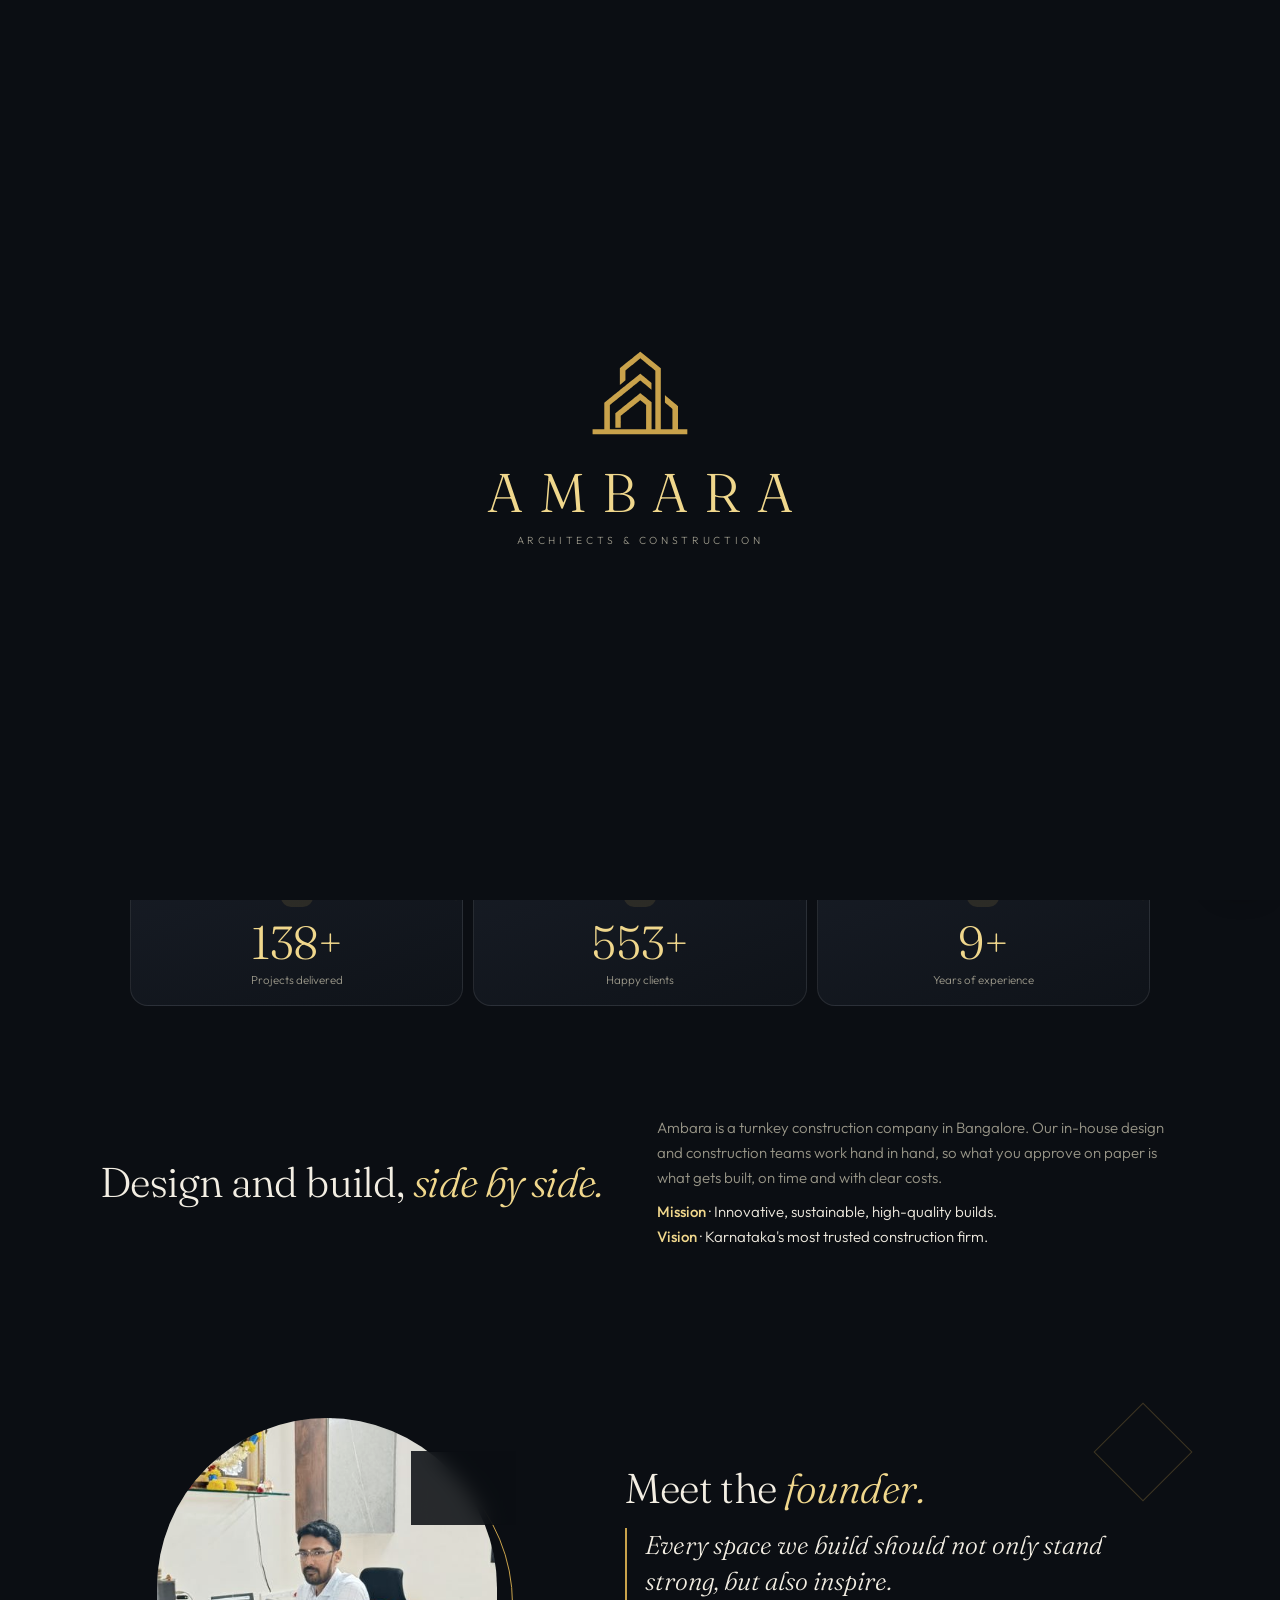
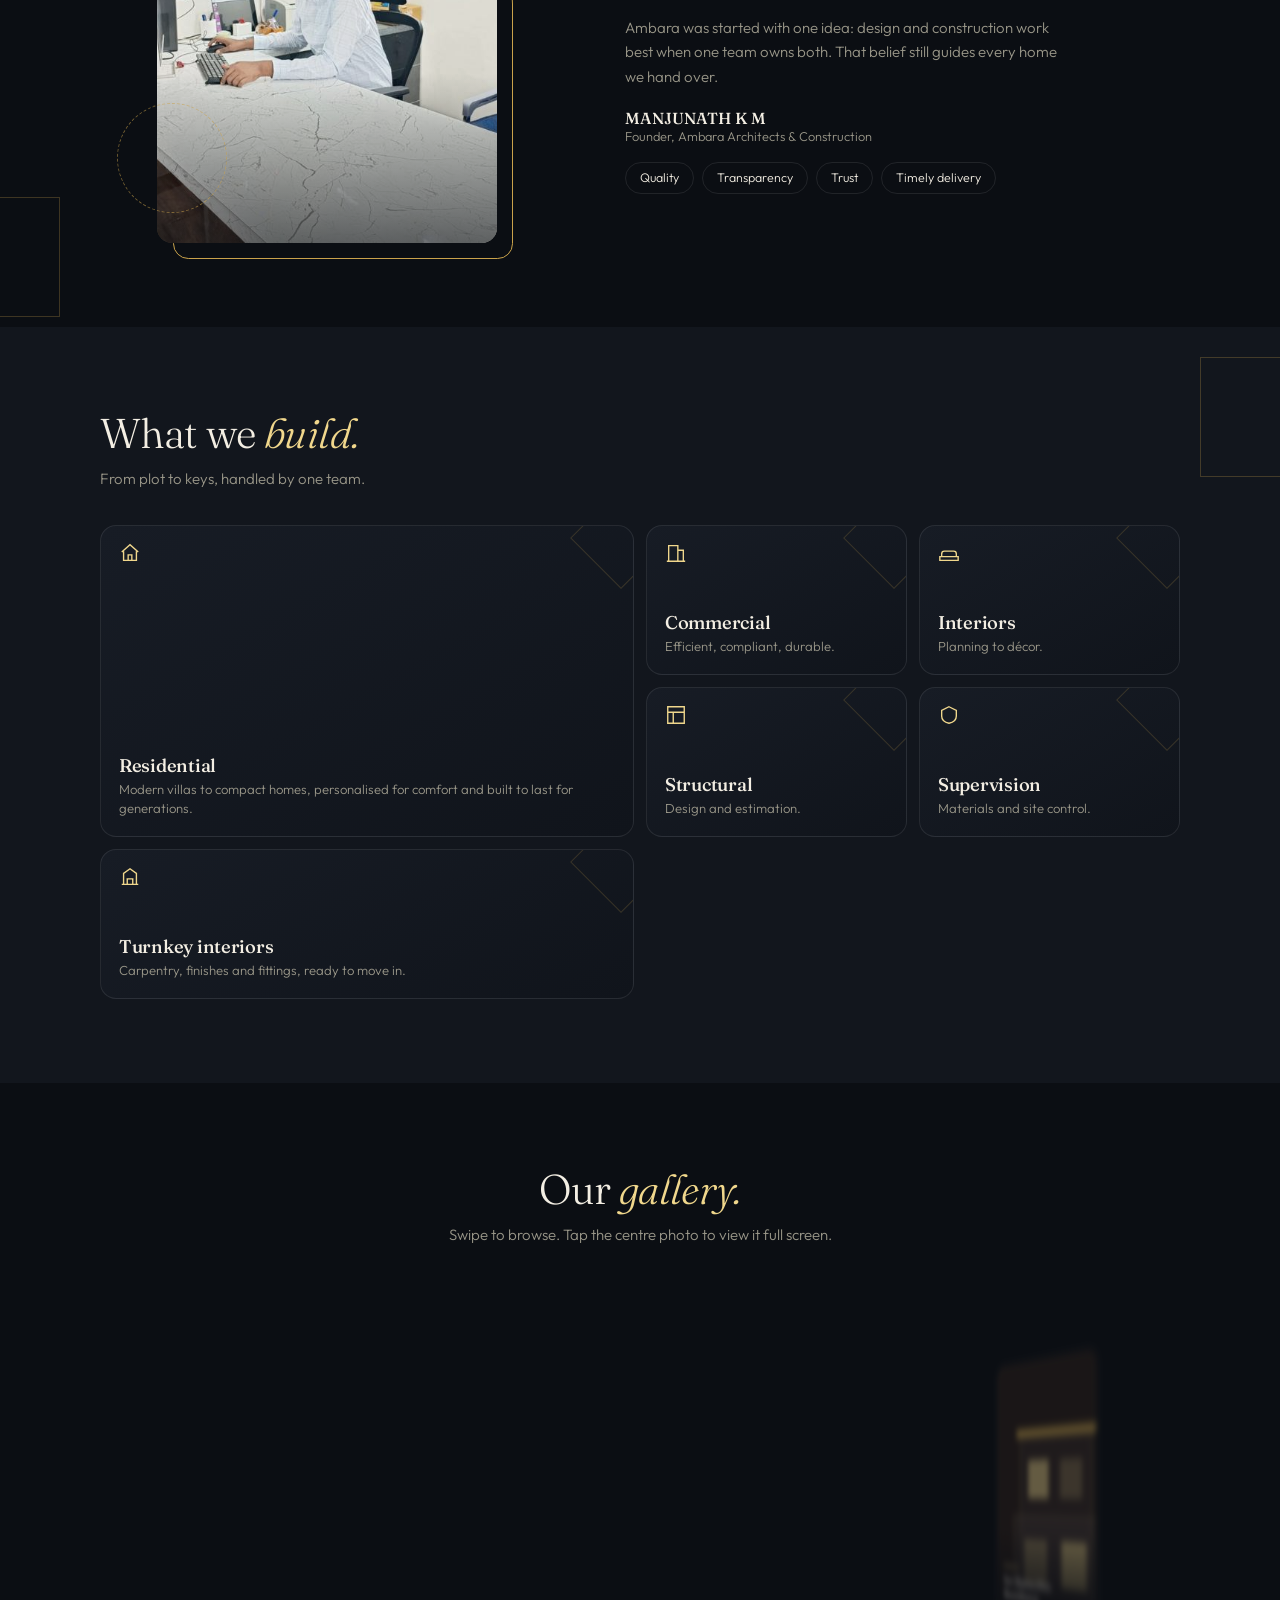
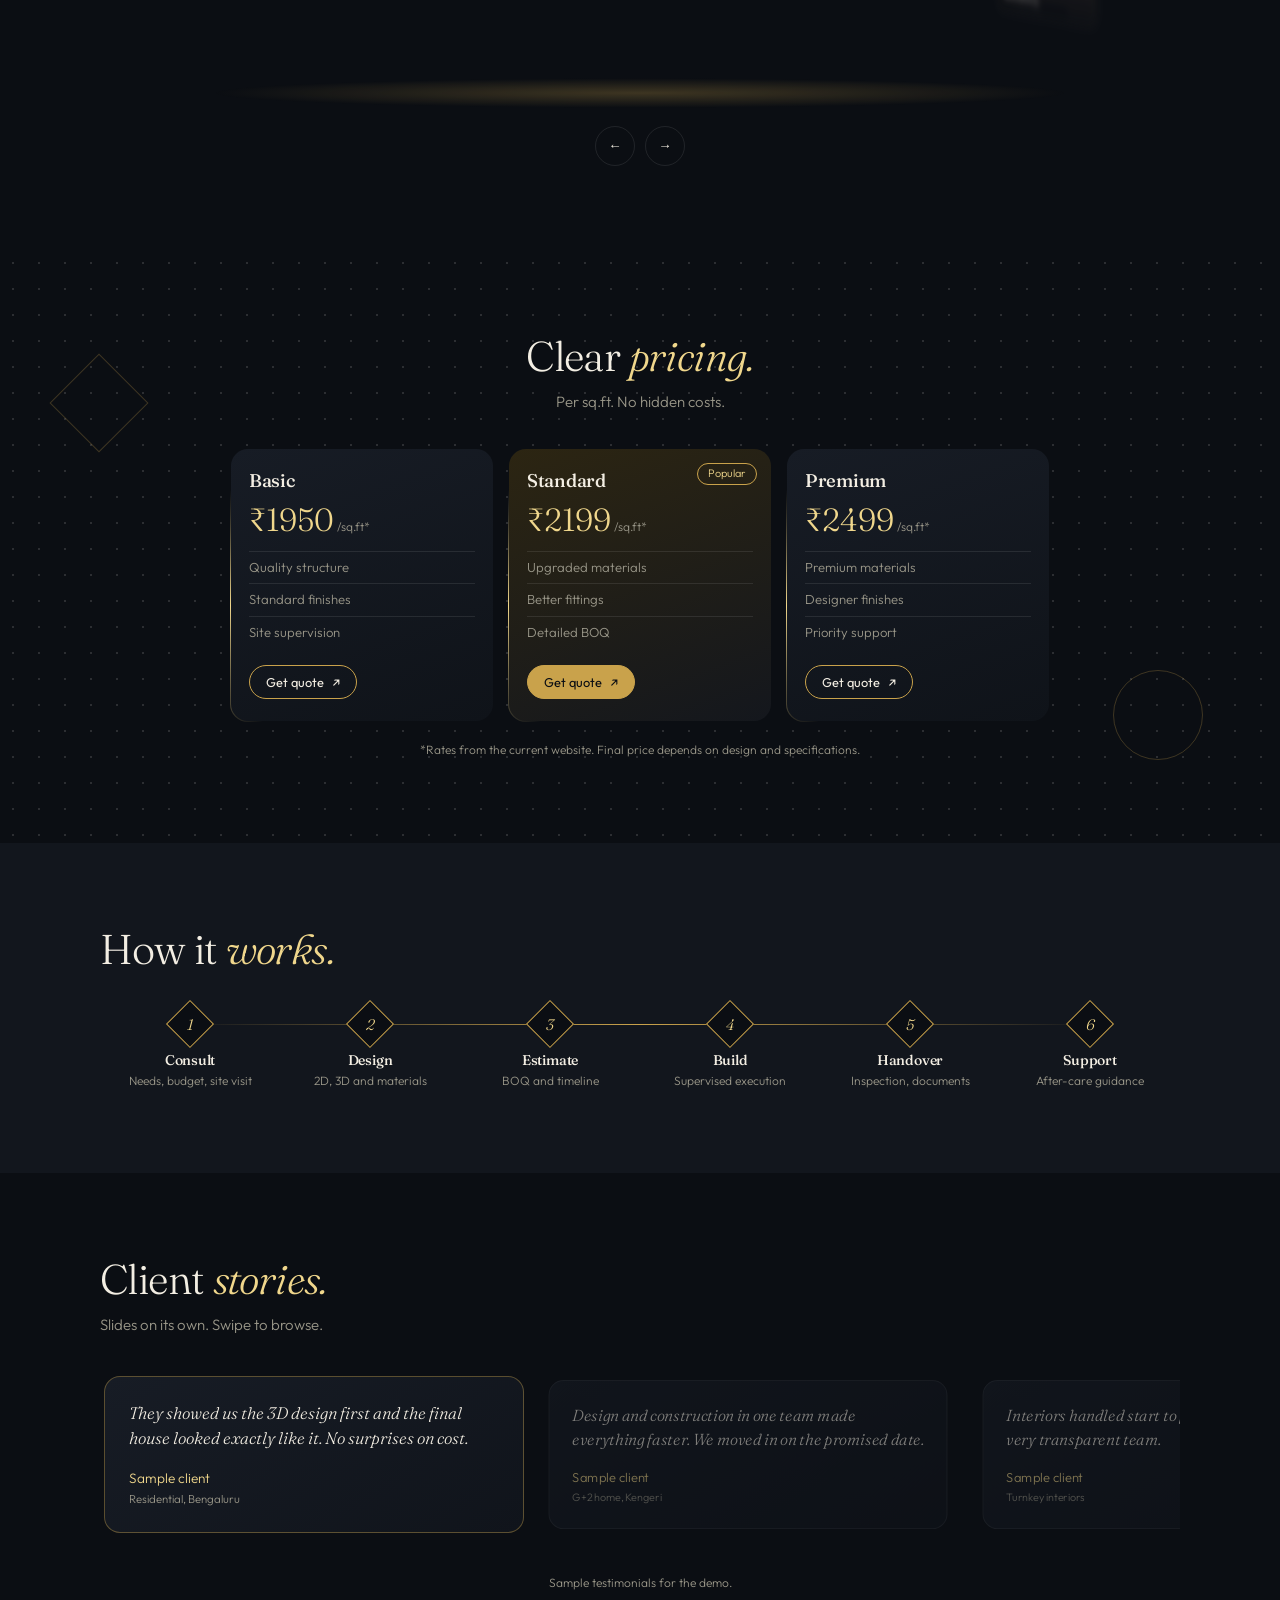
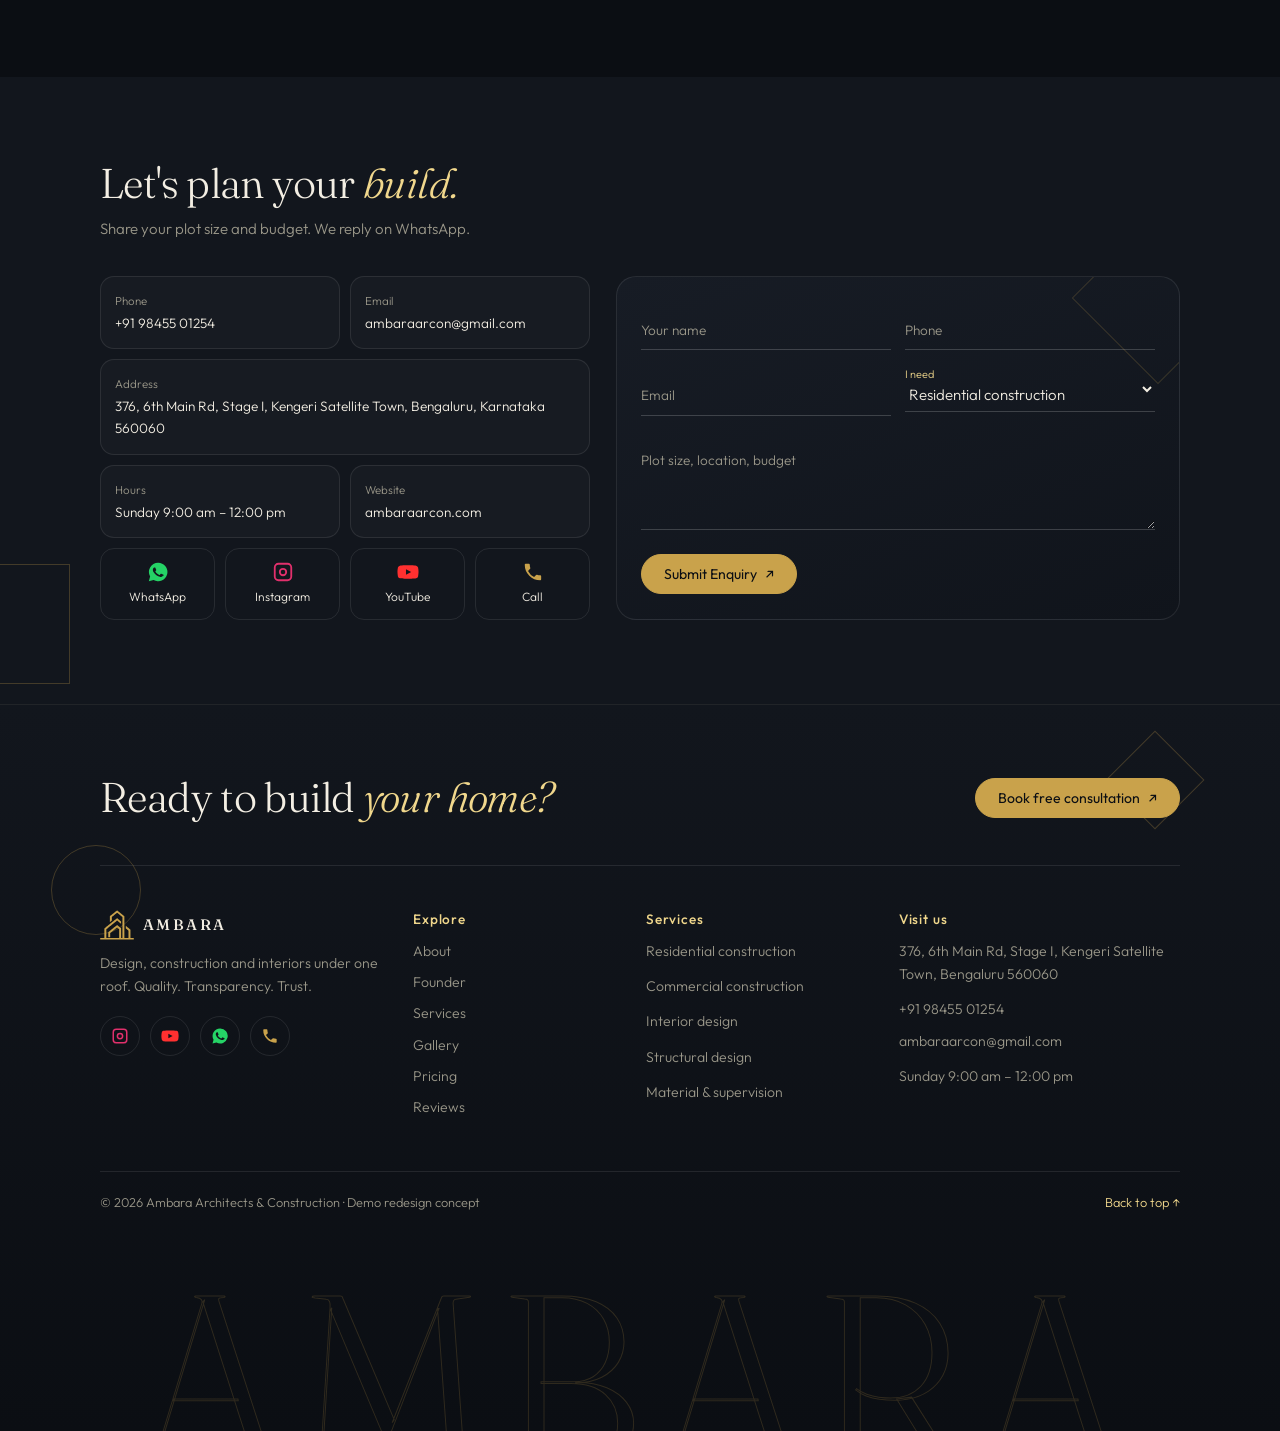
==== index.html @ 41a0a9b8 "fix: enable cross-device project photo sync with live Google Sheet integration" ====
<!DOCTYPE html>
<html lang="en">

<head>
  <meta charset="UTF-8">
  <meta name="viewport" content="width=device-width, initial-scale=1">
  <title>Ambara Architects &amp; Construction</title>
  <link rel="preconnect" href="https://fonts.googleapis.com">
  <link rel="preconnect" href="https://fonts.gstatic.com" crossorigin>
  <link
    href="https://fonts.googleapis.com/css2?family=Fraunces:ital,opsz,wght@0,9..144,300;0,9..144,500;1,9..144,300&family=Outfit:wght@300;400;500&display=swap"
    rel="stylesheet">
  <link rel="stylesheet" href="css/style.css?v=3">
</head>

<body>
  <div id="bar"></div>
  <svg width="0" height="0" style="position:absolute">
    <defs>
      <symbol id="mk" viewBox="0 0 999 871">
        <path
          d="M507 8 503 6 500 7 480 24 474 28 469 33 468 33 463 38 459 40 449 49 439 56 433 62 428 65 413 78 397 90 392 95 377 106 362 119 357 122 352 127 351 127 336 140 320 152 315 157 310 160 304 166 295 172 290 177 290 350 291 351 295 347 306 339 348 303 348 202 372 181 382 174 388 168 398 161 410 150 420 143 453 115 454 115 469 102 485 90 490 85 495 82 502 75 503 75 508 80 509 80 514 85 525 93 559 122 570 130 575 135 580 138 592 149 602 156 613 166 624 174 629 179 640 187 646 193 647 193 660 204 659 205 659 813 658 814 621 814 620 813 620 533 608 522 600 517 594 511 583 503 558 481 557 481 530 458 519 450 512 443 503 437 500 438 496 442 485 450 480 455 469 463 463 469 458 472 448 481 438 488 433 493 417 505 401 519 400 519 381 535 376 538 365 548 356 554 350 560 349 560 345 564 329 576 313 590 312 590 308 594 292 606 287 611 278 617 271 624 266 627 243 646 243 796 299 796 299 743 300 742 300 734 299 733 299 712 300 711 300 703 299 702 299 693 300 692 299 690 299 673 309 664 317 659 328 649 333 646 348 633 353 630 374 612 383 606 389 600 397 595 403 589 413 582 427 570 432 567 438 561 443 558 453 549 463 542 468 537 477 531 492 518 500 512 504 511 509 516 520 524 526 530 532 534 545 546 557 555 563 561 563 813 562 814 187 814 186 813 186 561 188 559 189 559 196 552 205 546 217 535 237 520 254 505 255 505 275 488 285 481 302 466 307 463 333 441 338 438 359 420 368 414 375 407 390 396 401 386 416 375 432 361 437 358 453 344 462 338 469 331 479 324 490 314 502 305 514 314 530 328 531 328 544 340 555 348 579 369 591 378 597 384 598 384 618 401 619 399 619 366 618 365 619 363 619 331 602 316 601 316 585 302 584 302 568 288 567 288 562 283 557 280 540 265 535 262 528 255 516 246 504 235 501 235 463 266 462 266 457 271 446 279 441 284 421 299 416 304 411 307 400 317 390 324 379 334 374 337 368 343 358 350 352 356 347 359 342 364 332 371 307 392 302 395 280 414 265 425 250 438 246 440 240 446 235 449 220 462 215 465 209 471 204 474 189 487 184 490 173 500 172 500 128 536 128 813 127 814 6 814 6 863 7 864 991 864 992 863 992 814 896 814 895 813 895 572 888 567 880 559 879 559 862 544 856 540 850 534 849 534 844 529 837 524 831 518 830 518 807 498 806 498 785 479 784 479 779 474 774 471 767 464 760 459 759 460 759 535 767 541 779 552 780 552 793 564 799 568 812 580 818 584 837 601 837 813 836 814 717 814 716 813 716 177Z"
          fill="#c9a24b" />
      </symbol>
      <symbol id="hm" viewBox="0 0 200 260">
        <rect x="50" y="60" width="100" height="190" fill="#ffffff0d" stroke="#f0d78c66" />
        <rect x="40" y="130" width="120" height="120" fill="#ffffff10" stroke="#f0d78c66" />
        <rect x="62" y="80" width="30" height="34" fill="#f0d78c" opacity=".85" />
        <rect x="108" y="80" width="30" height="34" fill="#f0d78c" opacity=".35" />
        <rect x="56" y="150" width="34" height="40" fill="#f0d78c" opacity=".5" />
        <rect x="110" y="150" width="34" height="40" fill="#f0d78c" opacity=".9" />
        <rect x="82" y="205" width="36" height="45" fill="#0b0e13" />
        <rect x="44" y="52" width="112" height="8" fill="#c9a24b" />
      </symbol>
    </defs>
  </svg>

  <div id="pre">
    <div><svg class="lg" viewBox="0 0 999 871">
        <path pathLength="1"
          d="M507 8 503 6 500 7 480 24 474 28 469 33 468 33 463 38 459 40 449 49 439 56 433 62 428 65 413 78 397 90 392 95 377 106 362 119 357 122 352 127 351 127 336 140 320 152 315 157 310 160 304 166 295 172 290 177 290 350 291 351 295 347 306 339 348 303 348 202 372 181 382 174 388 168 398 161 410 150 420 143 453 115 454 115 469 102 485 90 490 85 495 82 502 75 503 75 508 80 509 80 514 85 525 93 559 122 570 130 575 135 580 138 592 149 602 156 613 166 624 174 629 179 640 187 646 193 647 193 660 204 659 205 659 813 658 814 621 814 620 813 620 533 608 522 600 517 594 511 583 503 558 481 557 481 530 458 519 450 512 443 503 437 500 438 496 442 485 450 480 455 469 463 463 469 458 472 448 481 438 488 433 493 417 505 401 519 400 519 381 535 376 538 365 548 356 554 350 560 349 560 345 564 329 576 313 590 312 590 308 594 292 606 287 611 278 617 271 624 266 627 243 646 243 796 299 796 299 743 300 742 300 734 299 733 299 712 300 711 300 703 299 702 299 693 300 692 299 690 299 673 309 664 317 659 328 649 333 646 348 633 353 630 374 612 383 606 389 600 397 595 403 589 413 582 427 570 432 567 438 561 443 558 453 549 463 542 468 537 477 531 492 518 500 512 504 511 509 516 520 524 526 530 532 534 545 546 557 555 563 561 563 813 562 814 187 814 186 813 186 561 188 559 189 559 196 552 205 546 217 535 237 520 254 505 255 505 275 488 285 481 302 466 307 463 333 441 338 438 359 420 368 414 375 407 390 396 401 386 416 375 432 361 437 358 453 344 462 338 469 331 479 324 490 314 502 305 514 314 530 328 531 328 544 340 555 348 579 369 591 378 597 384 598 384 618 401 619 399 619 366 618 365 619 363 619 331 602 316 601 316 585 302 584 302 568 288 567 288 562 283 557 280 540 265 535 262 528 255 516 246 504 235 501 235 463 266 462 266 457 271 446 279 441 284 421 299 416 304 411 307 400 317 390 324 379 334 374 337 368 343 358 350 352 356 347 359 342 364 332 371 307 392 302 395 280 414 265 425 250 438 246 440 240 446 235 449 220 462 215 465 209 471 204 474 189 487 184 490 173 500 172 500 128 536 128 813 127 814 6 814 6 863 7 864 991 864 992 863 992 814 896 814 895 813 895 572 888 567 880 559 879 559 862 544 856 540 850 534 849 534 844 529 837 524 831 518 830 518 807 498 806 498 785 479 784 479 779 474 774 471 767 464 760 459 759 460 759 535 767 541 779 552 780 552 793 564 799 568 812 580 818 584 837 601 837 813 836 814 717 814 716 813 716 177Z" />
      </svg>
      <div class="nm" id="pn"></div><small>ARCHITECTS &amp; CONSTRUCTION</small>
    </div>
  </div>
  <header id="hd"><a href="#hero" class="logo"><svg>
        <use href="#mk" />
      </svg>AMBARA</a>
    <div class="hr"><a href="#contact" class="btn">Enquire</a><button id="mb" aria-label="Menu"><i></i><i></i></button>
    </div>
  </header>
  <div id="menu"><a href="#about">About</a><a href="#services">Services</a><a href="#gallery">Gallery</a><a
      href="#pricing">Pricing</a><a href="#reviews">Reviews</a><a href="#contact">Contact</a></div>

  <section id="hero" class="dots">
    <div class="hbg"></div>
    <div class="hov"></div>
    <div class="hd2"></div><i class="cr a"></i><i class="cr b"></i>
    <div class="w"><span class="chip pp" style="--d:.1s"><i></i>Turnkey builders · Bengaluru</span>
      <h1><span class="l"><span>Homes built</span></span><span class="l"><span>to <em>outlast</em></span></span><span
          class="l"><span>generations.</span></span></h1>
      <p class="pp" style="--d:.5s">Design, construction and interiors under one roof in Bengaluru. One team, one plan,
        one honest price.</p>
      <div class="c"><a href="#contact" class="btn pp" style="--d:.7s">Plan my home</a><a href="#gallery"
          class="btn o pp" style="--d:.85s">View work</a></div>
    </div>
    <div class="pin pp" style="left:48%;top:27%;--d:1.6s"><i></i><span>Modern elevations</span></div>
    <div class="pin r pp" style="right:7%;top:41%;--d:1.9s"><i></i><span>Premium finishes</span></div>
    <div class="pin pp hm" style="left:62%;top:70%;--d:2.2s"><i></i><span>Quality materials</span></div>
    <a href="#contact" class="toast"><i></i>Free site visit &amp; consultation</a>
    <div class="tri">
      <div class="gt pp" style="--d:1.3s">
        <div class="gi" style="--b:0.0s">
          <div class="ib"><svg viewBox="0 0 24 24">
              <path d="M3 21l3-1L18 8l-2-2L4 18zM14 6l4 4" />
            </svg></div><b>Design</b><span>Plans &amp; 3D</span>
        </div>
      </div>
      <div class="gt pp" style="--d:1.5s">
        <div class="gi" style="--b:0.6s">
          <div class="ib"><svg viewBox="0 0 24 24">
              <path d="M3 21h18M5 21V10l7-6 7 6v11M9 21v-6h6v6" />
            </svg></div><b>Build</b><span>Structure</span>
        </div>
      </div>
      <div class="gt pp" style="--d:1.7000000000000002s">
        <div class="gi" style="--b:1.2s">
          <div class="ib"><svg viewBox="0 0 24 24">
              <path d="M4 16v-3a3 3 0 013-3h10a3 3 0 013 3v3M2 16h20v4H2z" />
            </svg></div><b>Interiors</b><span>Finishes</span>
        </div>
      </div>
    </div>
  </section>

  <div class="st3">
    <div class="sc rv"><i></i>
      <div class="ib"><svg viewBox="0 0 24 24">
          <path d="M3 21h18M5 21V8l7-5 7 5v13M9 21v-6h6v6" />
        </svg></div><b data-n="150">0</b><span>Projects delivered</span>
    </div>
    <div class="sc rv"><i></i>
      <div class="ib"><svg viewBox="0 0 24 24">
          <circle cx="9" cy="8" r="3" />
          <path d="M3 20c0-3 3-5 6-5s6 2 6 5M16 5a3 3 0 010 6M21 20c0-2.500-2-4.200-4-4.800" />
        </svg></div><b data-n="600">0</b><span>Happy clients</span>
    </div>
    <div class="sc rv"><i></i>
      <div class="ib"><svg viewBox="0 0 24 24">
          <circle cx="12" cy="12" r="9" />
          <path d="M12 7v5l3 2" />
        </svg></div><b data-n="10">0</b><span>Years of experience</span>
    </div>
  </div>

  <section id="about">
    <div class="w" style="display:grid;grid-template-columns:1fr 1fr;gap:34px;align-items:center" id="ab">
      <div class="rv">
        <h2>Design and build, <em>side by side.</em></h2>
      </div>
      <div class="rv">
        <p style="color:var(--mut)">Ambara is a turnkey construction company in Bangalore. Our in-house design and
          construction teams work hand in hand, so what you approve on paper is what gets built, on time and with clear
          costs.</p>
        <p style="margin-top:10px"><b style="font-weight:500;color:var(--g2)">Mission</b> · Innovative, sustainable,
          high-quality builds.<br><b style="font-weight:500;color:var(--g2)">Vision</b> · Karnataka's most trusted
          construction firm.</p>
      </div>
    </div>
  </section>


  <section id="founder">
    <div class="geo dm" style="right:8%;top:14%"></div>
    <div class="geo sq" style="left:-60px;bottom:10px"></div>
    <div class="w fd">
      <div class="pt rv">
        <div class="fr"></div>
        <div class="im"><img
            src="[data-uri]"
            alt="Founder of Ambara Architects &amp; Construction"></div>
        <div class="rg"></div>
        <div class="bd"><b>10+</b><span>years building</span></div>
      </div>
      <div class="rv d1">
        <h2>Meet the <em>founder.</em></h2>
        <blockquote>Every space we build should not only stand strong, but also inspire.</blockquote>
        <p style="color:var(--mut);max-width:440px">Ambara was started with one idea: design and construction work best
          when one team owns both. That belief still guides every home we hand over.</p>
        <p class="nm2" style="margin-top:18px">MANJUNATH K M<small>Founder, Ambara Architects &amp; Construction</small>
        </p>
        <div class="vals"><span>Quality</span><span>Transparency</span><span>Trust</span><span>Timely delivery</span>
        </div>
      </div>
    </div>
  </section>

  <section id="services" style="background:var(--ink2)">
    <div class="geo sq" style="right:-40px;top:30px"></div>
    <div class="w">
      <div class="hd rv">
        <h2>What we <em>build.</em></h2>
        <p class="sub">From plot to keys, handled by one team.</p>
      </div>
      <div class="bento">
        <div class="bx tilt b2 b2r rv"><svg viewBox="0 0 24 24">
            <path d="M3 11l9-8 9 8M5 10v10h14V10M10 20v-6h4v6" />
          </svg>
          <h3>Residential</h3>
          <p>Modern villas to compact homes, personalised for comfort and built to last for generations.</p>
        </div>
        <div class="bx tilt rv"><svg viewBox="0 0 24 24">
            <path d="M4 21V4h10v17M14 9h6v12M2 21h20" />
          </svg>
          <h3>Commercial</h3>
          <p>Efficient, compliant, durable.</p>
        </div>
        <div class="bx tilt rv"><svg viewBox="0 0 24 24">
            <path d="M4 16v-3a3 3 0 013-3h10a3 3 0 013 3v3M2 16h20v4H2z" />
          </svg>
          <h3>Interiors</h3>
          <p>Planning to décor.</p>
        </div>
        <div class="bx tilt rv"><svg viewBox="0 0 24 24">
            <path d="M3 3h18v18H3zM3 9h18M9 21V9" />
          </svg>
          <h3>Structural</h3>
          <p>Design and estimation.</p>
        </div>
        <div class="bx tilt rv"><svg viewBox="0 0 24 24">
            <path d="M12 3l8 4v6c0 4-3.500 7-8 8-4.500-1-8-4-8-8V7z" />
          </svg>
          <h3>Supervision</h3>
          <p>Materials and site control.</p>
        </div>
        <div class="bx tilt b2 rv"><svg viewBox="0 0 24 24">
            <path d="M3 20h18M5 20V8l7-5 7 5v12M9 20v-6h6v6" />
          </svg>
          <h3>Turnkey interiors</h3>
          <p>Carpentry, finishes and fittings, ready to move in.</p>
        </div>
      </div>
    </div>
  </section>

  <section id="gallery">
    <div class="w">
      <div class="hd rv" style="text-align:center">
        <h2>Our <em>gallery.</em></h2>
        <p class="sub" style="margin-inline:auto">Swipe to browse. Tap the centre photo to view it full screen.</p>
      </div>
      <div class="cv" id="cv"></div>
      <div class="ar"><button id="pv" aria-label="Previous">←</button><button id="nx" aria-label="Next">→</button></div>
    </div>
  </section>

  <section id="pricing" class="dots">
    <div class="geo dm" style="left:5%;top:20%"></div>
    <div class="geo ci" style="right:6%;bottom:14%"></div>
    <div class="w">
      <div class="hd rv" style="text-align:center">
        <h2>Clear <em>pricing.</em></h2>
        <p class="sub" style="margin-inline:auto">Per sq.ft. No hidden costs.</p>
      </div>
      <div class="pg">
        <div class="pc rv">
          <div>
            <h3>Basic</h3>
            <div class="p">₹1950<small> /sq.ft*</small></div>
            <ul>
              <li>Quality structure</li>
              <li>Standard finishes</li>
              <li>Site supervision</li>
            </ul><a href="#contact" class="btn o">Get quote</a>
          </div>
        </div>
        <div class="pc hot rv">
          <div><span class="tag">Popular</span>
            <h3>Standard</h3>
            <div class="p">₹2199<small> /sq.ft*</small></div>
            <ul>
              <li>Upgraded materials</li>
              <li>Better fittings</li>
              <li>Detailed BOQ</li>
            </ul><a href="#contact" class="btn">Get quote</a>
          </div>
        </div>
        <div class="pc rv">
          <div>
            <h3>Premium</h3>
            <div class="p">₹2499<small> /sq.ft*</small></div>
            <ul>
              <li>Premium materials</li>
              <li>Designer finishes</li>
              <li>Priority support</li>
            </ul><a href="#contact" class="btn o">Get quote</a>
          </div>
        </div>
      </div>
      <p class="note">*Rates from the current website. Final price depends on design and specifications.</p>
    </div>
  </section>

  <section id="process" style="background:var(--ink2)">
    <div class="w">
      <div class="hd rv">
        <h2>How it <em>works.</em></h2>
      </div>
      <div class="pr rv">
        <div><b><i>1</i></b>
          <h3>Consult</h3>
          <p>Needs, budget, site visit</p>
        </div>
        <div><b><i>2</i></b>
          <h3>Design</h3>
          <p>2D, 3D and materials</p>
        </div>
        <div><b><i>3</i></b>
          <h3>Estimate</h3>
          <p>BOQ and timeline</p>
        </div>
        <div><b><i>4</i></b>
          <h3>Build</h3>
          <p>Supervised execution</p>
        </div>
        <div><b><i>5</i></b>
          <h3>Handover</h3>
          <p>Inspection, documents</p>
        </div>
        <div><b><i>6</i></b>
          <h3>Support</h3>
          <p>After-care guidance</p>
        </div>
      </div>
    </div>
  </section>

  <section id="reviews">
    <div class="w">
      <div class="hd rv">
        <h2>Client <em>stories.</em></h2>
        <p class="sub">Slides on its own. Swipe to browse.</p>
      </div>
      <div class="tt" id="tt">
        <div class="tc a"><q>They showed us the 3D design first and the final house looked exactly like it. No surprises
            on cost.</q><cite>Sample client<small>Residential, Bengaluru</small></cite></div>
        <div class="tc"><q>Design and construction in one team made everything faster. We moved in on the promised
            date.</q><cite>Sample client<small>G+2 home, Kengeri</small></cite></div>
        <div class="tc"><q>Interiors handled start to finish. Clean work and a very transparent team.</q><cite>Sample
            client<small>Turnkey interiors</small></cite></div>
        <div class="tc"><q>Regular site updates and quality materials. Highly recommended for anyone building in
            Bangalore.</q><cite>Sample client<small>Villa project</small></cite></div>
      </div>
      <div class="dt" id="dt"></div>
      <p class="note">Sample testimonials for the demo.</p>
    </div>
  </section>

  <section id="contact" style="background:var(--ink2)">
    <div class="geo sq" style="left:-50px;bottom:20px"></div>
    <div class="w">
      <div class="hd rv">
        <h2>Let's plan your <em>build.</em></h2>
        <p class="sub">Share your plot size and budget. We reply on WhatsApp.</p>
      </div>
      <div class="ct">
        <div class="cd rv">
          <div class="ci2"><small>Phone</small><a href="tel:+919845501254">+91 98455 01254</a></div>
          <div class="ci2"><small>Email</small><a href="mailto:ambaraarcon@gmail.com">ambaraarcon@gmail.com</a></div>
          <div class="ci2 f"><small>Address</small>376, 6th Main Rd, Stage I, Kengeri Satellite Town, Bengaluru,
            Karnataka 560060</div>
          <div class="ci2"><small>Hours</small>Sunday 9:00 am – 12:00 pm</div>
          <div class="ci2"><small>Website</small><a href="https://ambaraarcon.com" target="_blank">ambaraarcon.com</a>
          </div>
          <div class="so">
            <a href="https://wa.me/919845501254" target="_blank" style="--c:#25d366"><svg viewBox="0 0 24 24">
                <path
                  d="M12 2a10 10 0 00-8.600 15L2 22l5.200-1.400A10 10 0 1012 2zm5.300 14.200c-.2.600-1.300 1.200-1.800 1.200-.5.100-1 .2-3.300-.7-2.800-1.200-4.600-4-4.700-4.200-.1-.2-1.100-1.500-1.100-2.800s.7-2 1-2.300c.2-.3.500-.3.700-.3h.5c.2 0 .4 0 .6.500l.8 2c.1.200.1.300 0 .5l-.3.500-.4.400c-.1.200-.3.300-.1.600.2.300.8 1.300 1.700 2.100 1.200 1 2.200 1.400 2.500 1.500.3.200.5.100.7-.1l.9-1.100c.2-.3.4-.2.6-.1l1.900.9c.3.100.5.200.5.300.1.100.1.600-.1 1.200z" />
              </svg>WhatsApp</a>
            <a href="https://instagram.com/ambara_architects_construction" target="_blank" style="--c:#e1306c"><svg
                viewBox="0 0 24 24">
                <path
                  d="M7 2h10a5 5 0 015 5v10a5 5 0 01-5 5H7a5 5 0 01-5-5V7a5 5 0 015-5zm0 2a3 3 0 00-3 3v10a3 3 0 003 3h10a3 3 0 003-3V7a3 3 0 00-3-3zm5 3.500a4.500 4.500 0 110 9 4.500 4.500 0 010-9zm0 2a2.500 2.500 0 100 5 2.500 2.500 0 000-5z" />
              </svg>Instagram</a>
            <a href="https://www.youtube.com/results?search_query=Ambara+Architects+and+constructions" target="_blank"
              style="--c:#ff3030"><svg viewBox="0 0 24 24">
                <path
                  d="M23 7.200a3 3 0 00-2.100-2.100C19 4.600 12 4.600 12 4.600s-7 0-8.900.5A3 3 0 001 7.200 31 31 0 00.500 12 31 31 0 001 16.800a3 3 0 002.100 2.100c1.900.5 8.900.5 8.900.5s7 0 8.900-.5a3 3 0 002.100-2.100A31 31 0 0023.500 12 31 31 0 0023 7.200zM9.800 15V9l5.700 3z" />
              </svg>YouTube</a>
            <a href="tel:+919845501254" style="--c:#c9a24b"><svg viewBox="0 0 24 24">
                <path
                  d="M6.600 10.800a15 15 0 006.600 6.600l2.200-2.200a1 1 0 011-.25 11 11 0 003.500.56 1 1 0 011 1V20a1 1 0 01-1 1A17 17 0 013 4a1 1 0 011-1h3.500a1 1 0 011 1c0 1.200.2 2.400.56 3.500a1 1 0 01-.25 1z" />
              </svg>Call</a>
          </div>
        </div>
        <form id="fm" class="rv">
          <div class="f"><input id="fn" placeholder=" " required><label>Your name</label></div>
          <div class="f"><input id="ph" type="tel" placeholder=" " required><label>Phone</label></div>
          <div class="f"><input id="em" type="email" placeholder=" "><label>Email</label></div>
          <div class="f"><select id="sv">
              <option>Residential construction</option>
              <option>Commercial construction</option>
              <option>Interior design</option>
              <option>Elevation design</option>
              <option>Structural design</option>
            </select><label>I need</label></div>
          <div class="f w2"><textarea id="ms" rows="3" placeholder=" "></textarea><label>Plot size, location,
              budget</label></div>
          <div class="w2" style="grid-column:1/-1"><button class="btn" type="submit" id="btn-submit-enquiry">Submit Enquiry</button></div>
          <p class="ok" id="ok" style="display:none">Sending your enquiry…</p>
        </form>
      </div>
    </div>
  </section>

  <footer id="ft">
    <div class="geo dm" style="right:7%;top:40px"></div>
    <div class="geo ci" style="left:4%;top:140px"></div>
    <div class="w">
      <div class="fcta">
        <h2>Ready to build <em>your home?</em></h2><a href="#contact" class="btn">Book free consultation</a>
      </div>
      <div class="fg">
        <div><a href="#hero" class="logo"><svg>
              <use href="#mk" />
            </svg>AMBARA</a>
          <p>Design, construction and interiors under one roof. Quality. Transparency. Trust.</p>
          <div class="fso"><a href="https://instagram.com/ambara_architects_construction" target="_blank"
              aria-label="Instagram" style="--c:#e1306c"><svg viewBox="0 0 24 24">
                <path
                  d="M7 2h10a5 5 0 015 5v10a5 5 0 01-5 5H7a5 5 0 01-5-5V7a5 5 0 015-5zm0 2a3 3 0 00-3 3v10a3 3 0 003 3h10a3 3 0 003-3V7a3 3 0 00-3-3zm5 3.500a4.500 4.500 0 110 9 4.500 4.500 0 010-9zm0 2a2.500 2.500 0 100 5 2.500 2.500 0 000-5z" />
              </svg></a><a href="https://www.youtube.com/results?search_query=Ambara+Architects+and+constructions"
              target="_blank" aria-label="YouTube" style="--c:#ff3030"><svg viewBox="0 0 24 24">
                <path
                  d="M23 7.200a3 3 0 00-2.100-2.100C19 4.600 12 4.600 12 4.600s-7 0-8.900.5A3 3 0 001 7.200 31 31 0 00.500 12 31 31 0 001 16.800a3 3 0 002.100 2.100c1.900.5 8.900.5 8.900.5s7 0 8.900-.5a3 3 0 002.100-2.100A31 31 0 0023.500 12 31 31 0 0023 7.200zM9.800 15V9l5.700 3z" />
              </svg></a><a href="https://wa.me/919845501254" target="_blank" aria-label="WhatsApp"
              style="--c:#25d366"><svg viewBox="0 0 24 24">
                <path
                  d="M12 2a10 10 0 00-8.600 15L2 22l5.200-1.400A10 10 0 1012 2zm5.300 14.200c-.2.600-1.300 1.200-1.800 1.200-.5.100-1 .2-3.300-.7-2.800-1.200-4.600-4-4.700-4.200-.1-.2-1.100-1.500-1.100-2.800s.7-2 1-2.300c.2-.3.500-.3.700-.3h.5c.2 0 .4 0 .6.500l.8 2c.1.200.1.300 0 .5l-.3.500-.4.400c-.1.200-.3.300-.1.600.2.300.8 1.300 1.700 2.100 1.200 1 2.200 1.400 2.500 1.500.3.200.5.100.7-.1l.9-1.100c.2-.3.400-.2.600-.1l1.900.9c.3.100.5.200.5.300.1.100.1.600-.1 1.200z" />
              </svg></a><a href="tel:+919845501254" aria-label="Call" style="--c:#c9a24b"><svg viewBox="0 0 24 24">
                <path
                  d="M6.600 10.800a15 15 0 006.600 6.600l2.200-2.200a1 1 0 011-.25 11 11 0 003.500.56 1 1 0 011 1V20a1 1 0 01-1 1A17 17 0 013 4a1 1 0 011-1h3.500a1 1 0 011 1c0 1.200.2 2.400.56 3.500a1 1 0 01-.25 1z" />
              </svg></a></div>
        </div>
        <div>
          <h4>Explore</h4><a href="#about">About</a><a href="#founder">Founder</a><a href="#services">Services</a><a
            href="#gallery">Gallery</a><a href="#pricing">Pricing</a><a href="#reviews">Reviews</a>
        </div>
        <div>
          <h4>Services</h4><span>Residential construction</span><span>Commercial construction</span><span>Interior
            design</span><span>Structural design</span><span>Material &amp; supervision</span>
        </div>
        <div>
          <h4>Visit us</h4><span>376, 6th Main Rd, Stage I, Kengeri Satellite Town, Bengaluru 560060</span><a
            href="tel:+919845501254">+91 98455 01254</a><a
            href="mailto:ambaraarcon@gmail.com">ambaraarcon@gmail.com</a><span>Sunday 9:00 am – 12:00 pm</span>
        </div>
      </div>
      <div class="fb"><span>© 2026 Ambara Architects &amp; Construction · Demo redesign concept</span><a href="#hero"
          class="top">Back to top ↑</a></div>
    </div>
    <div class="wm">AMBARA</div>
  </footer>
  <div id="lb" role="dialog" aria-modal="true" aria-label="Photo viewer">
    <div id="lbs"></div>
    <span class="lbc" id="lbc"></span><button class="lbx" id="lbx" aria-label="Close">✕</button>
    <button class="lbn l" id="lbp" aria-label="Previous">←</button><button class="lbn r" id="lbnx"
      aria-label="Next">→</button>
    <div class="lbh">Pinch or scroll to zoom · double-tap · swipe</div>
    <div class="lbz"><button id="zo" aria-label="Zoom out">−</button><span id="zv">100%</span><button id="zi"
        aria-label="Zoom in">+</button><button id="zr">Reset</button></div>
  </div>
  <div class="fl"><a class="cl" href="tel:+919845501254" aria-label="Call"><svg viewBox="0 0 24 24">
        <path
          d="M6.600 10.800a15 15 0 006.600 6.600l2.200-2.200a1 1 0 011-.25 11 11 0 003.500.56 1 1 0 011 1V20a1 1 0 01-1 1A17 17 0 013 4a1 1 0 011-1h3.500a1 1 0 011 1c0 1.200.2 2.400.56 3.500a1 1 0 01-.25 1z" />
      </svg></a>
    <a class="wa" href="https://wa.me/919845501254?text=Hi%20Ambara%2C%20I%20want%20to%20discuss%20a%20project"
      target="_blank" aria-label="WhatsApp"><svg viewBox="0 0 24 24">
        <path
          d="M12 2a10 10 0 00-8.600 15L2 22l5.200-1.400A10 10 0 1012 2zm5.300 14.200c-.2.600-1.300 1.200-1.800 1.200-.5.100-1 .2-3.300-.7-2.800-1.200-4.600-4-4.700-4.200-.1-.2-1.100-1.500-1.100-2.800s.7-2 1-2.300c.2-.3.500-.3.700-.3h.5c.2 0 .4 0 .6.500l.8 2c.1.200.1.300 0 .5l-.3.500-.4.400c-.1.200-.3.300-.1.600.2.300.8 1.300 1.700 2.100 1.200 1 2.200 1.400 2.500 1.500.3.200.5.100.7-.1l.9-1.100c.2-.3.400-.2.600-.1l1.900.9c.3.100.5.200.5.300.1.100.1.600-.1 1.200z" />
      </svg></a>
  </div>

  <!-- Enquiry Confirmation Popup Modal -->
  <div id="enq-modal" class="enq-modal-backdrop" role="dialog" aria-modal="true" aria-labelledby="modal-title">
    <div class="enq-modal-card">
      <div class="enq-modal-icon">
        <svg viewBox="0 0 24 24"><path d="M5 13l4 4L19 7"/></svg>
      </div>
      <h3 id="modal-title">Enquiry Submitted!</h3>
      <p id="modal-desc">Thank you! Your enquiry has been received directly by our team at Ambara Architects. We will review your requirements and contact you shortly.</p>
      <div class="enq-modal-actions">
        <button class="btn" id="modal-close-btn">Done</button>
      </div>
    </div>
  </div>

  <script src="js/config.js?v=5"></script>
  <script src="js/sheets-api.js?v=5"></script>
  <script src="js/main.js?v=5"></script>
</body>

</html>
---- css/style.css ----
/* ============================================
   AMBARA ARCHITECTS & CONSTRUCTION
   Main Stylesheet (css/style.css)
   ============================================ */

/* --- Design Tokens --- */
:root {
  --ink: #0b0e13;
  --ink2: #12161d;
  --ln: #ffffff17;
  --g: #c9a24b;
  --g2: #f0d78c;
  --iv: #f3eee3;
  --mut: #9a9789;
}

/* --- Reset & Base --- */
* { box-sizing: border-box; margin: 0; padding: 0; }
html { scroll-behavior: smooth; }
body {
  background: var(--ink);
  color: var(--iv);
  font: 300 15px/1.65 Outfit, sans-serif;
  overflow-x: hidden;
}
h1, h2, h3 {
  font-family: Fraunces, serif;
  font-weight: 300;
  letter-spacing: -.015em;
  line-height: 1.1;
}
h2 { font-size: clamp(1.7rem, 3.6vw, 2.6rem); }
h3 { font-size: 1.15rem; font-weight: 500; }
em { color: var(--g2); }
a { color: inherit; text-decoration: none; }
section {
  padding: clamp(48px, 7vw, 84px) clamp(18px, 5vw, 60px);
  position: relative;
  overflow: hidden;
}
.w { max-width: 1080px; margin: auto; position: relative; z-index: 2; }
.sub { color: var(--mut); max-width: 420px; margin-top: 10px; }
.hd { margin-bottom: 34px; }

/* --- Decorative Geometry --- */
.geo { position: absolute; pointer-events: none; border: 1px solid #c9a24b44; z-index: 1; }
.sq { width: 120px; height: 120px; animation: spin 40s linear infinite; }
.ci { border-radius: 50%; width: 90px; height: 90px; animation: fl 8s ease-in-out infinite; }
.dm { width: 70px; height: 70px; transform: rotate(45deg); animation: fl 10s ease-in-out infinite reverse; }
@keyframes spin { to { transform: rotate(360deg); } }
@keyframes fl { 50% { transform: translateY(-22px) rotate(45deg); } }
.dots { background-image: radial-gradient(#ffffff22 1px, transparent 1px); background-size: 26px 26px; }
#bar { position: fixed; top: 0; left: 0; height: 2px; width: 0; background: var(--g); z-index: 300; }

/* --- Preloader Intro --- */
#pre {
  position: fixed; inset: 0; background: var(--ink); z-index: 400;
  display: grid; place-items: center; text-align: center;
  transition: clip-path 1s cubic-bezier(.8,0,.2,1); clip-path: inset(0);
}
#pre.go { clip-path: inset(0 0 100% 0); }
#pre svg.lg { width: 96px; height: 84px; margin-bottom: 16px; }
#pre svg.lg path {
  fill: transparent; stroke: var(--g); stroke-width: 5;
  stroke-linejoin: miter; stroke-dasharray: 1; stroke-dashoffset: 1;
  animation: dr 1.5s forwards, ff .9s 1.3s forwards;
}
@keyframes ff { to { fill: var(--g); stroke-width: 0; } }
#pre .nm {
  font: 300 clamp(1.8rem, 7vw, 3.4rem) Fraunces, serif;
  letter-spacing: .3em; color: var(--g2);
  display: flex; justify-content: center; overflow: hidden; padding-left: .3em;
}
#pre .nm span { transform: translateY(110%); animation: up .7s cubic-bezier(.2,.8,.2,1) forwards; }
#pre small {
  display: block; margin-top: 6px; letter-spacing: .35em;
  font-size: .65rem; color: var(--mut); opacity: 0;
  animation: fd .8s 1.7s forwards;
}
@keyframes dr { to { stroke-dashoffset: 0; } }
@keyframes up { to { transform: none; } }
@keyframes fd { to { opacity: 1; } }

/* --- Header & Navigation Menu --- */
header {
  position: fixed; inset: 0 0 auto; z-index: 200;
  display: flex; justify-content: space-between; align-items: center;
  padding: 12px clamp(16px, 4vw, 44px); transition: .4s;
}
header.s { background: #0b0e13e6; backdrop-filter: blur(12px); border-bottom: 1px solid var(--ln); }
.logo { display: flex; align-items: center; gap: 9px; font: 500 .95rem Fraunces, serif; letter-spacing: .16em; }
.logo svg { width: 34px; height: 30px; }
.btn {
  position: relative; display: inline-flex; align-items: center; gap: 8px;
  padding: 10px 22px; border-radius: 99px; font: 400 .88rem Outfit;
  border: 1px solid var(--g); background: var(--g); color: var(--ink);
  cursor: pointer; overflow: hidden; isolation: isolate; transition: .3s;
}
.btn:before {
  content: ""; position: absolute; inset: 0; background: var(--iv);
  transform: translateX(-101%); transition: .4s; z-index: -1;
}
.btn:hover:before { transform: none; }
.btn:after { content: "↗"; transition: .3s; }
.btn:hover:after { transform: translate(3px, -3px); }
.btn.o { background: none; color: var(--iv); }
.btn.o:before { background: var(--g); }
.btn.o:hover { color: var(--ink); }
#mb {
  width: 40px; height: 40px; border-radius: 50%;
  border: 1px solid var(--ln); background: none;
  position: relative; cursor: pointer; margin-left: 10px;
}
#mb i { position: absolute; left: 11px; right: 11px; height: 1.5px; background: var(--iv); transition: .4s; }
#mb i:first-child { top: 15px; }
#mb i:last-child { top: 23px; }
#mb.o i:first-child { top: 19px; transform: rotate(45deg); }
#mb.o i:last-child { top: 19px; transform: rotate(-45deg); }
.hr { display: flex; align-items: center; }
#menu {
  position: fixed; inset: 0; z-index: 150; background: var(--ink);
  display: grid; place-content: center; text-align: center; gap: 6px;
  clip-path: circle(0 at 100% 0); transition: clip-path .8s cubic-bezier(.8,0,.2,1);
}
#menu.o { clip-path: circle(150% at 100% 0); }
#menu a {
  font: 300 clamp(1.8rem, 6vw, 2.8rem) Fraunces, serif;
  opacity: 0; transform: translateY(20px); transition: .5s;
}
#menu.o a { opacity: 1; transform: none; }
#menu a:nth-child(2) { transition-delay: .15s; }
#menu a:nth-child(3) { transition-delay: .2s; }
#menu a:nth-child(4) { transition-delay: .25s; }
#menu a:nth-child(5) { transition-delay: .3s; }
#menu a:nth-child(6) { transition-delay: .35s; }
#menu a:hover { color: var(--g2); letter-spacing: .06em; }

/* --- Hero Section --- */
#hero {
  min-height: 92svh; display: flex; align-items: center;
  padding-top: 90px; background: #0b0e13; position: relative;
}
#hero .w { width: 100%; }
#hero h1 { font-size: clamp(2.2rem, 6.4vw, 4.6rem); max-width: 12ch; }
#hero h1 .l { display: block; overflow: hidden; padding-bottom: .06em; }
#hero h1 .l span { display: inline-block; transform: translateY(105%); transition: 1s cubic-bezier(.2,.8,.2,1); }
.ready #hero h1 .l span { transform: none; }
.ready #hero h1 .l:nth-child(2) span { transition-delay: .12s; }
.ready #hero h1 .l:nth-child(3) span { transition-delay: .24s; }
#hero p { max-width: 380px; color: var(--mut); margin: 20px 0 24px; }
#hero .c { display: flex; gap: 10px; flex-wrap: wrap; }
.hbg {
  position: absolute; inset: 0;
  background: #0b0e13 url("https://images.unsplash.com/photo-1757361653037-dbf0d0a820ae?fm=jpg&q=75&w=2000&auto=format&fit=crop") center/cover no-repeat;
  animation: kb 24s ease-in-out infinite alternate; z-index: 0;
}
@keyframes kb { to { transform: scale(1.08); } }
.hov {
  position: absolute; inset: 0; z-index: 1;
  background: linear-gradient(90deg, #0b0e13f0 0%, #0b0e13b0 45%, #0b0e1340 100%),
              linear-gradient(0deg, #0b0e13 0%, transparent 28%);
}
.hd2 {
  position: absolute; z-index: 1; right: -9vw; top: 50%;
  width: min(46vw, 520px); aspect-ratio: 1; translate: 0 -50%;
  border: 1px solid #c9a24b66; animation: sp2 50s linear infinite; pointer-events: none;
}
.hd2:after { content: ""; position: absolute; inset: 16%; border: 1px solid #c9a24b44; }
@keyframes sp2 { from { rotate: 45deg; } to { rotate: 405deg; } }
.cr { position: absolute; z-index: 2; width: 44px; height: 44px; border: 0 solid var(--g); }
.cr.a { left: 26px; bottom: 26px; border-width: 0 0 1px 1px; }
.cr.b { right: 26px; bottom: 26px; border-width: 0 1px 1px 0; }
.pp { opacity: 0; }
.ready .pp { animation: popin .9s var(--d, 0s) cubic-bezier(.34,1.56,.64,1) both; }
@keyframes popin {
  0% { opacity: 0; transform: scale(.4) translateY(34px); }
  60% { opacity: 1; transform: scale(1.08); }
  100% { opacity: 1; transform: none; }
}
.chip {
  display: inline-flex; align-items: center; gap: 8px;
  border: 1px solid #c9a24b66; background: #0b0e1380; backdrop-filter: blur(8px);
  border-radius: 99px; padding: 5px 15px; font-size: .78rem; margin-bottom: 18px;
}
.chip i, .toast i { width: 7px; height: 7px; border-radius: 50%; background: var(--g2); position: relative; flex: none; }
.chip i:after, .toast i:after, .pin i:after {
  content: ""; position: absolute; inset: 0; border-radius: 50%;
  border: 1px solid var(--g2); animation: pl 2s infinite;
}
@keyframes pl { to { transform: scale(3.2); opacity: 0; } }
.pin { position: absolute; z-index: 2; display: flex; align-items: center; gap: 8px; }
.pin.r { flex-direction: row-reverse; }
.pin i { width: 12px; height: 12px; border-radius: 50%; background: var(--g2); position: relative; flex: none; }
.pin span {
  background: #0b0e13b8; backdrop-filter: blur(8px);
  border: 1px solid #c9a24b66; border-radius: 99px;
  padding: 3px 12px; font-size: .72rem; white-space: nowrap;
}
.toast {
  position: absolute; z-index: 3; left: clamp(18px, 5vw, 60px); bottom: 60px;
  display: flex; align-items: center; gap: 10px; padding: 10px 18px;
  border-radius: 14px; background: #0b0e13d0; backdrop-filter: blur(12px);
  border: 1px solid var(--g); font-size: .82rem; opacity: 0;
}
.ready .toast { animation: popin .9s 5s cubic-bezier(.34,1.56,.64,1) both, tout .6s 13s forwards; }
@keyframes tout { to { opacity: 0; transform: translateY(20px) scale(.8); visibility: hidden; } }
.np { display: inline-block; animation: np .6s; }
@keyframes np { 50% { transform: scale(1.25); color: #fff; } }

/* --- Hero Feature Tiles --- */
.tri {
  position: absolute; z-index: 2; left: 18px; right: 78px; bottom: 24px;
  display: grid; grid-template-columns: repeat(3, 1fr); gap: 10px; align-items: end;
}
.gt {
  position: relative; border-radius: 17px; padding: 1px;
  background: conic-gradient(from var(--a, 0deg), #c9a24b1f 0%, transparent 45%, var(--g2) 75%, #c9a24b1f 100%);
}
.ready .gt.pp { animation: popin .9s var(--d, 0s) cubic-bezier(.34,1.56,.64,1) both, rot 5s linear infinite; }
.gt:nth-child(2) { margin-bottom: 24px; }
.gi, .sc { position: relative; overflow: hidden; }
.gi {
  border-radius: 16px; background: linear-gradient(160deg, #171c25f2, #0b0e13f2);
  backdrop-filter: blur(12px); padding: 12px 10px 11px; height: 100%;
  animation: bob 4s var(--b, 0s) ease-in-out infinite; transition: filter .3s;
}
@keyframes bob { 50% { transform: translateY(-5px); } }
.gi:before { content: ""; position: absolute; inset: 0; background: radial-gradient(circle at 100% 0, #c9a24b38, transparent 60%); }
.gi:after, .sc:after {
  content: ""; position: absolute; top: 0; left: -70%; width: 40%; height: 100%;
  background: linear-gradient(100deg, transparent, #ffffff26, transparent);
  transform: skewX(-20deg); animation: sh 4s var(--b, 0s) infinite;
}
.gi b { display: block; font: 400 .95rem Fraunces, serif; position: relative; }
.gi span { font-size: .66rem; color: var(--mut); position: relative; }
.ib {
  position: relative; width: 32px; height: 32px; border-radius: 10px;
  display: grid; place-items: center; background: #c9a24b22; margin-bottom: 9px;
}
.ib svg { width: 19px; height: 19px; fill: none; stroke: var(--g2); stroke-width: 1.5; }
.ib svg * { stroke-dasharray: 90; stroke-dashoffset: 90; animation: dr 1.6s 2.2s forwards; }

/* --- Stats Banner (3-col) --- */
.st3 {
  display: grid; grid-template-columns: repeat(3, 1fr); gap: 10px;
  padding: 26px clamp(14px, 5vw, 60px); max-width: 1140px; margin: auto;
}
.sc {
  border: 1px solid var(--ln); border-radius: 18px; padding: 20px 8px 16px;
  text-align: center; background: linear-gradient(160deg, #171c25, #0f1319);
  transition: .4s;
}
.sc:hover { border-color: var(--g); transform: translateY(-5px); }
.sc .ib { margin: 0 auto 10px; }
.sc .ib svg * { animation: none; stroke-dashoffset: 0; }
.sc b { display: block; font: 300 clamp(1.9rem, 5vw, 2.9rem)/1.1 Fraunces, serif; color: var(--g2); }
.sc span { font-size: .72rem; color: var(--mut); display: block; margin-top: 2px; }
.sc > i {
  position: absolute; top: -22px; right: -22px; width: 56px; height: 56px;
  border: 1px solid #c9a24b44; transform: rotate(45deg); transition: .8s;
}
.sc:hover > i { transform: rotate(225deg) scale(1.2); }
.sc:nth-child(2):after { --b: 1.3s; }
.sc:nth-child(3):after { --b: 2.6s; }

/* --- Founder Section --- */
.fd { display: grid; grid-template-columns: .9fr 1.1fr; gap: clamp(28px, 6vw, 70px); align-items: center; }
.pt { position: relative; width: min(100%, 340px); margin: auto; aspect-ratio: 4/5; }
.pt .fr {
  position: absolute; inset: 0; border: 1px solid var(--g);
  border-radius: 200px 200px 18px 18px; transform: translate(16px, 16px); transition: .6s;
}
.pt:hover .fr { transform: translate(8px, 8px); }
.pt .im {
  position: absolute; inset: 0; border-radius: 200px 200px 18px 18px;
  overflow: hidden; background: #222;
}
.pt img {
  width: 100%; height: 100%; object-fit: cover; object-position: 50% 25%;
  filter: grayscale(.25) contrast(1.05); transition: 1s;
}
.pt:hover img { filter: none; transform: scale(1.05); }
.pt .im:after { content: ""; position: absolute; inset: 0; background: linear-gradient(transparent 60%, #0b0e1399); }
.pt .rg {
  position: absolute; width: 110px; height: 110px; border: 1px dashed #c9a24b88;
  border-radius: 50%; left: -40px; bottom: 30px; animation: spin 18s linear infinite;
}
.pt .bd {
  position: absolute; right: -18px; top: 34px; background: #0b0e13dd;
  backdrop-filter: blur(10px); border: 1px solid var(--g); border-radius: 14px;
  padding: 10px 16px; text-align: center; animation: fl2 5s ease-in-out infinite;
}
.pt .bd b { display: block; font: 300 1.6rem Fraunces, serif; color: var(--g2); line-height: 1; }
.pt .bd span { font-size: .7rem; color: var(--mut); }
@keyframes fl2 { 50% { transform: translateY(-8px); } }
.fd blockquote {
  font: italic 300 clamp(1.15rem, 2.4vw, 1.6rem)/1.4 Fraunces, serif;
  margin: 16px 0; padding-left: 18px; border-left: 2px solid var(--g);
}
.fd .nm2 { font: 500 1rem Fraunces, serif; }
.fd .nm2 small { display: block; font: 300 .8rem Outfit; color: var(--mut); }
.fd .vals { display: flex; gap: 8px; flex-wrap: wrap; margin-top: 18px; }
.fd .vals span {
  border: 1px solid var(--ln); border-radius: 99px;
  padding: 5px 14px; font-size: .78rem; transition: .3s;
}
.fd .vals span:hover { border-color: var(--g); color: var(--g2); }

/* --- Services Bento Grid --- */
.bento { display: grid; grid-template-columns: repeat(4, 1fr); grid-auto-rows: 150px; gap: 12px; perspective: 1000px; }
.bx {
  border: 1px solid var(--ln); border-radius: 16px; padding: 18px;
  background: linear-gradient(150deg, #171c25, #10141b);
  position: relative; overflow: hidden; transition: transform .2s, border-color .3s;
  display: flex; flex-direction: column; justify-content: flex-end;
}
.bx:hover { border-color: #c9a24b88; }
.bx:before {
  content: ""; position: absolute; inset: 0;
  background: radial-gradient(260px circle at var(--mx, 50%) var(--my, 0), #f0d78c22, transparent 60%);
  opacity: 0; transition: .3s;
}
.bx:hover:before { opacity: 1; }
.bx p { color: var(--mut); font-size: .82rem; line-height: 1.45; margin-top: 4px; }
.bx svg { position: absolute; top: 16px; left: 18px; width: 22px; height: 22px; stroke: var(--g2); fill: none; stroke-width: 1.5; }
.bx:after {
  content: ""; position: absolute; right: -24px; top: -24px;
  width: 70px; height: 70px; border: 1px solid #c9a24b33;
  transform: rotate(45deg); transition: .6s;
}
.bx:hover:after { transform: rotate(225deg) scale(1.3); }
.b2 { grid-column: span 2; }
.b2r { grid-row: span 2; }

/* --- 3D Carousel Gallery --- */
#gal { background: radial-gradient(500px 300px at 50% 60%, #2a2314, transparent), var(--ink2); }
.cv {
  height: min(420px, 70vw); perspective: 1100px; position: relative;
  touch-action: pan-y; user-select: none; cursor: grab; margin-bottom: 10px;
}
.cv .it {
  position: absolute; left: 50%; top: 6%; width: min(230px, 52vw); height: 86%;
  margin-left: calc(min(230px, 52vw)/-2); border-radius: 18px; overflow: hidden;
  border: 1px solid var(--ln);
  transition: transform .8s cubic-bezier(.2,.8,.2,1), opacity .8s, filter .8s;
  background: var(--c);
  cursor: zoom-in;
}
.it img { position: absolute; inset: 0; width: 100%; height: 100%; object-fit: cover; }
.it svg { position: absolute; inset: 0; width: 100%; height: 100%; }
.it div {
  position: absolute; inset: auto 0 0; padding: 44px 16px 14px;
  background: linear-gradient(transparent, #0b0e13ee);
}
.it small { color: var(--g2); font-size: .75rem; }
.cv:after {
  content: ""; position: absolute; left: 10%; right: 10%; bottom: -6px; height: 30px;
  background: radial-gradient(ellipse, #c9a24b44, transparent 70%);
}
.ar { display: flex; gap: 10px; justify-content: center; margin-top: 24px; }
.ar button {
  width: 40px; height: 40px; border-radius: 50%; border: 1px solid var(--ln);
  background: none; color: var(--iv); cursor: pointer; transition: .3s;
}
.ar button:hover { background: var(--g); color: var(--ink); }

/* --- Pricing Cards --- */
.pg { display: grid; grid-template-columns: repeat(3, 1fr); gap: 14px; max-width: 820px; margin: auto; }
.pc {
  position: relative; border-radius: 18px; padding: 1px;
  background: conic-gradient(from var(--a, 0deg), transparent 60%, var(--g2), transparent 85%);
  animation: rot 5s linear infinite; transition: transform .3s;
}
@property --a { syntax: "<angle>"; inherits: false; initial-value: 0deg; }
@keyframes rot { to { --a: 360deg; } }
.pc:hover { transform: translateY(-6px); }
.pc > div {
  background: linear-gradient(160deg, #171c25, #0f1319);
  border-radius: 17px; padding: 22px 18px; height: 100%;
  position: relative; overflow: hidden;
}
.pc > div:after {
  content: ""; position: absolute; top: 0; left: -60%; width: 40%; height: 100%;
  background: linear-gradient(100deg, transparent, #ffffff14, transparent);
  transform: skewX(-20deg); animation: sh 4s infinite;
}
@keyframes sh { 60%, 100% { left: 140%; } }
.pc.hot > div { background: linear-gradient(160deg, #2c2512, #14171d); }
.pc .p { font: 300 2rem Fraunces, serif; color: var(--g2); margin: 8px 0 2px; }
.pc .p small { font: 300 .75rem Outfit; color: var(--mut); }
.pc ul { list-style: none; margin: 12px 0 16px; font-size: .82rem; color: var(--mut); }
.pc li { padding: 5px 0; border-top: 1px solid var(--ln); }
.pc .btn { padding: 8px 16px; font-size: .8rem; }
.tag {
  position: absolute; top: 14px; right: 14px; font-size: .68rem;
  border: 1px solid var(--g); color: var(--g2); padding: 1px 10px; border-radius: 99px;
}
.note { color: var(--mut); font-size: .75rem; text-align: center; margin-top: 18px; }

/* --- 6-Step Process --- */
.pr { display: grid; grid-template-columns: repeat(6, 1fr); gap: 0; position: relative; }
.pr:before {
  content: ""; position: absolute; top: 17px; left: 8%; right: 8%; height: 1px;
  background: linear-gradient(90deg, transparent, var(--g), transparent);
}
.pr div { text-align: center; padding: 0 8px; }
.pr b {
  display: grid; place-items: center; width: 34px; height: 34px; margin: 0 auto 12px;
  background: var(--ink); border: 1px solid var(--g); transform: rotate(45deg);
  position: relative; z-index: 2; transition: .4s;
}
.pr b i { transform: rotate(-45deg); font: italic 300 .95rem Fraunces, serif; color: var(--g2); }
.pr div:hover b { background: var(--g); }
.pr div:hover b i { color: var(--ink); }
.pr h3 { font-size: .88rem; }
.pr p { font-size: .75rem; color: var(--mut); line-height: 1.4; margin-top: 4px; }

/* --- Testimonials --- */
.tt {
  display: flex; gap: 14px; overflow-x: auto; scroll-snap-type: x mandatory;
  scrollbar-width: none; padding: 4px;
}
.tt::-webkit-scrollbar { display: none; }
.tc {
  flex: 0 0 min(420px, 86%); scroll-snap-align: center; border: 1px solid var(--ln);
  border-radius: 16px; padding: 24px; background: linear-gradient(150deg, #171c25, #10141b);
  transition: .5s; opacity: .5; transform: scale(.95);
}
.tc.a { opacity: 1; transform: none; border-color: #c9a24b66; }
.tc q { display: block; font: italic 300 1.05rem/1.5 Fraunces, serif; quotes: none; }
.tc cite { display: block; margin-top: 16px; font-style: normal; font-size: .85rem; color: var(--g2); }
.tc cite small { color: var(--mut); display: block; }
.dt { display: flex; gap: 6px; justify-content: center; margin-top: 18px; }
.dt i { width: 7px; height: 7px; border-radius: 9px; background: var(--ln); transition: .4s; cursor: pointer; }
.dt i.a { width: 26px; background: var(--g); }

/* --- Contact & Enquiry Form --- */
.ct { display: grid; grid-template-columns: 1fr 1.15fr; gap: 26px; }
.cd { display: grid; grid-template-columns: 1fr 1fr; gap: 10px; align-content: start; }
.ci2 {
  border: 1px solid var(--ln); border-radius: 14px; padding: 14px;
  font-size: .85rem; transition: .3s; background: #ffffff06;
}
.ci2:hover { border-color: var(--g); transform: translateY(-3px); }
.ci2 small { display: block; color: var(--mut); font-size: .72rem; margin-bottom: 2px; }
.ci2.f { grid-column: 1 / -1; }
.so { display: flex; gap: 10px; grid-column: 1 / -1; }
.so a {
  flex: 1; display: flex; flex-direction: column; align-items: center; gap: 4px;
  padding: 12px 4px; border: 1px solid var(--ln); border-radius: 14px;
  font-size: .75rem; transition: .3s;
}
.so a:hover {
  transform: translateY(-4px); border-color: var(--c);
  background: color-mix(in srgb, var(--c) 14%, transparent);
}
.so svg { width: 22px; height: 22px; fill: var(--c); }
form {
  border: 1px solid var(--ln); border-radius: 20px; padding: 24px;
  background: linear-gradient(160deg, #171c25, #10141b);
  display: grid; grid-template-columns: 1fr 1fr; gap: 14px;
  position: relative; overflow: hidden;
}
form:before {
  content: ""; position: absolute; right: -40px; top: -40px;
  width: 120px; height: 120px; border: 1px solid #c9a24b33; transform: rotate(45deg);
}
.f { position: relative; }
.f.w2 { grid-column: 1 / -1; }
.f input, .f select, .f textarea {
  width: 100%; background: none; border: 0; border-bottom: 1px solid #ffffff2e;
  color: var(--iv); font: inherit; padding: 18px 0 6px; outline: 0;
  border-radius: 0; transition: .3s;
}
.f select option { background: var(--ink); }
.f label {
  position: absolute; left: 0; top: 18px; color: var(--mut);
  pointer-events: none; transition: .3s; font-size: .85rem;
}
.f input:focus, .f textarea:focus, .f select:focus { border-color: var(--g); }
.f input:focus + label, .f input:not(:placeholder-shown) + label,
.f textarea:focus + label, .f textarea:not(:placeholder-shown) + label,
.f select + label { top: 0; font-size: .68rem; color: var(--g2); }
.ok {
  grid-column: 1 / -1; color: var(--g2); font-size: .82rem; display: none;
  background: #c9a24b1f; padding: 10px 14px; border-radius: 10px; border: 1px solid var(--g);
}

/* --- Floating Action Buttons --- */
.fl { position: fixed; right: 16px; bottom: 16px; z-index: 100; display: flex; flex-direction: column; gap: 10px; }
.fl a {
  width: 46px; height: 46px; border-radius: 50%; display: grid;
  place-items: center; box-shadow: 0 8px 24px #0008; transition: .3s;
}
.fl a:hover { transform: scale(1.1) rotate(-8deg); }
.fl svg { width: 22px; height: 22px; fill: #fff; }
.wa { background: #25d366; position: relative; }
.wa:before {
  content: ""; position: absolute; inset: 0; border-radius: 50%;
  background: #25d366; animation: rg 2s infinite; z-index: -1;
}
.cl { background: var(--g); }
.cl svg { fill: var(--ink); }
@keyframes rg { to { transform: scale(1.8); opacity: 0; } }

/* --- Reveal on Scroll --- */
.rv { opacity: 0; transform: translateY(30px); transition: .9s cubic-bezier(.2,.8,.2,1); }
.rv.in { opacity: 1; transform: none; }
.d1 { transition-delay: .15s !important; }

/* --- Footer --- */
footer {
  text-align: left; padding: 70px clamp(18px, 5vw, 60px) 0;
  position: relative; overflow: hidden;
  background: linear-gradient(180deg, var(--ink2), var(--ink));
  color: var(--iv); font-size: inherit; border-top: 1px solid var(--ln);
}
.fcta {
  display: flex; justify-content: space-between; align-items: center;
  gap: 20px; flex-wrap: wrap; padding-bottom: 44px; border-bottom: 1px solid var(--ln);
}
.fg { display: grid; grid-template-columns: 1.4fr 1fr 1.1fr 1.4fr; gap: 32px; padding: 44px 0; }
.fg p, .fg span { color: var(--mut); font-size: .88rem; display: block; margin: 12px 0; }
.fg h4 { font: 500 .85rem Outfit; color: var(--g2); letter-spacing: .06em; margin-bottom: 12px; }
.fg > div > a:not(.logo) {
  display: block; color: var(--mut); font-size: .88rem; margin: 8px 0;
  transition: .3s; width: max-content;
}
.fg > div > a:not(.logo):hover { color: var(--g2); transform: translateX(5px); }
.fso { display: flex; gap: 10px; margin-top: 18px; }
.fso a {
  width: 40px; height: 40px; border-radius: 50%; border: 1px solid var(--ln);
  display: grid; place-items: center; transition: .4s;
}
.fso a:hover {
  background: color-mix(in srgb, var(--c) 18%, transparent);
  border-color: var(--c); transform: translateY(-4px) rotate(-8deg);
}
.fso svg { width: 18px; height: 18px; fill: var(--c); }
.fb {
  display: flex; justify-content: space-between; gap: 12px; flex-wrap: wrap;
  padding: 20px 0; border-top: 1px solid var(--ln); color: var(--mut); font-size: .8rem;
}
.fb .top { color: var(--g2); }
.wm {
  font: 300 clamp(4rem, 22vw, 15rem)/.8 Fraunces, serif; letter-spacing: .08em;
  text-align: center; color: transparent; -webkit-text-stroke: 1px #c9a24b30;
  user-select: none; margin-top: 6px; transform: translateY(22%);
}

/* --- Lightbox Viewer --- */
#lb {
  position: fixed; inset: 0; z-index: 500; background: #06080cf5;
  backdrop-filter: blur(14px); opacity: 0; visibility: hidden;
  transition: .5s; touch-action: none;
}
#lb.o { opacity: 1; visibility: visible; }
#lbs { position: absolute; inset: 0; perspective: 1300px; overflow: hidden; }
.lbit {
  --w: min(72vw, 52vh); position: absolute; left: 50%; top: 50%;
  width: var(--w); height: calc(var(--w) * 1.3);
  margin: calc(var(--w) * -.65) 0 0 calc(var(--w) / -2);
  border-radius: 18px; overflow: hidden; border: 1px solid #ffffff22;
  background: var(--c);
  transition: transform .7s cubic-bezier(.2,.8,.2,1), opacity .6s, filter .6s;
  box-shadow: 0 30px 90px #000a; user-select: none;
}
.lbit svg, .lbit img { position: absolute; inset: 0; width: 100%; height: 100%; object-fit: cover; pointer-events: none; }
.lbit > div {
  position: absolute; inset: auto 0 0; padding: 60px 22px 20px;
  background: linear-gradient(transparent, #0b0e13f0); transition: .3s; pointer-events: none;
}
.lbit small { color: var(--g2); }
#lbs.zz .lbit { transition: transform .2s, opacity .3s, filter .3s; }
#lbs.dr .lbit { transition: none; }
.lbx, .lbn, .lbz {
  position: absolute; z-index: 5; background: #ffffff12;
  backdrop-filter: blur(12px); border: 1px solid #ffffff2a; color: var(--iv); cursor: pointer;
}
.lbx { top: 16px; right: 16px; width: 46px; height: 46px; border-radius: 50%; font-size: 1.1rem; transition: .3s; }
.lbx:hover { background: var(--g); color: var(--ink); transform: rotate(90deg); }
.lbn { top: 50%; width: 46px; height: 46px; border-radius: 50%; margin-top: -23px; font-size: 1.1rem; transition: .3s; }
.lbn:hover { background: var(--g); color: var(--ink); }
.lbn.l { left: 16px; }
.lbn.r { right: 16px; }
.lbc { position: absolute; z-index: 5; top: 26px; left: 20px; font: italic 300 1.1rem Fraunces, serif; color: var(--g2); }
.lbz {
  bottom: 22px; left: 50%; transform: translateX(-50%);
  display: flex; align-items: center; gap: 6px; padding: 6px; border-radius: 99px;
}
.lbz button {
  min-width: 38px; height: 38px; border-radius: 99px; border: 0;
  background: none; color: var(--iv); font: inherit; font-size: 1.1rem;
  cursor: pointer; padding: 0 10px; transition: .3s;
}
.lbz button:hover { background: var(--g); color: var(--ink); }
.lbz span { min-width: 48px; text-align: center; font-size: .82rem; }
.lbh { position: absolute; z-index: 5; bottom: 78px; left: 0; right: 0; text-align: center; font-size: .72rem; color: var(--mut); pointer-events: none; }

/* --- Enquiry Confirmation Popup Modal --- */
.enq-modal-backdrop {
  position: fixed;
  inset: 0;
  z-index: 600;
  background: rgba(6, 8, 12, 0.82);
  backdrop-filter: blur(12px);
  display: flex;
  align-items: center;
  justify-content: center;
  padding: 20px;
  opacity: 0;
  visibility: hidden;
  transition: all 0.35s cubic-bezier(0.2, 0.8, 0.2, 1);
}
.enq-modal-backdrop.active {
  opacity: 1;
  visibility: visible;
}
.enq-modal-card {
  width: min(500px, 100%);
  background: linear-gradient(160deg, #181d26, #0e1218);
  border: 1px solid rgba(201, 162, 75, 0.45);
  border-radius: 24px;
  padding: 38px 30px;
  text-align: center;
  box-shadow: 0 24px 70px rgba(0, 0, 0, 0.7), 0 0 40px rgba(201, 162, 75, 0.15);
  transform: scale(0.92) translateY(20px);
  transition: transform 0.4s cubic-bezier(0.2, 0.8, 0.2, 1);
  position: relative;
  overflow: hidden;
}
.enq-modal-backdrop.active .enq-modal-card {
  transform: scale(1) translateY(0);
}
.enq-modal-card::before {
  content: "";
  position: absolute;
  top: 0;
  left: 0;
  right: 0;
  height: 3px;
  background: linear-gradient(90deg, transparent, var(--g), var(--g2), transparent);
}
.enq-modal-icon {
  width: 72px;
  height: 72px;
  margin: 0 auto 18px;
  border-radius: 50%;
  background: rgba(201, 162, 75, 0.15);
  border: 1.5px solid var(--g);
  display: flex;
  align-items: center;
  justify-content: center;
  color: var(--g2);
}
.enq-modal-icon svg {
  width: 36px;
  height: 36px;
  fill: none;
  stroke: var(--g2);
  stroke-width: 2.2;
}
.enq-modal-card h3 {
  font-family: Fraunces, serif;
  font-weight: 400;
  font-size: 1.8rem;
  color: #fff;
  margin-bottom: 10px;
}
.enq-modal-card p {
  color: var(--mut);
  font-size: 0.95rem;
  line-height: 1.6;
  margin-bottom: 26px;
}
.enq-modal-card p strong {
  color: var(--g2);
}
.enq-modal-actions {
  display: flex;
  gap: 12px;
  justify-content: center;
  flex-wrap: wrap;
}
.enq-modal-actions .btn {
  padding: 11px 32px;
}

/* --- Responsive Media Queries --- */
@media (min-width: 821px) {
  .tri { left: auto; right: clamp(40px, 7vw, 100px); bottom: 60px; width: min(480px, 44vw); gap: 14px; }
  .gi { padding: 16px 14px 14px; }
  .gi b { font-size: 1.15rem; }
  .gi span { font-size: .75rem; }
}
@media (max-width: 820px) {
  .bento { grid-template-columns: 1fr 1fr; grid-auto-rows: 140px; }
  .pg { grid-template-columns: 1fr; }
  .pr { grid-template-columns: 1fr 1fr; gap: 20px; }
  .pr:before { display: none; }
  .ct { grid-template-columns: 1fr; }
  .st { grid-template-columns: 1fr 1fr; }
  .st div:nth-child(2) { border: 0; }
  form { grid-template-columns: 1fr; }
  .hr .btn { display: none; }
  .fd { grid-template-columns: 1fr; }
  .pt { margin-bottom: 20px; }
  .hov { background: linear-gradient(180deg, #0b0e13a0, #0b0e13d0 55%, #0b0e13f5); }
  .hd2 { opacity: .5; right: -30vw; width: 80vw; }
  .fg { grid-template-columns: 1fr 1fr; }
  .fg > div:first-child { grid-column: 1 / -1; }
}
@media (max-width: 600px) {
  .lbn { display: none; }
}
@media (prefers-reduced-motion: reduce) {
  * { animation-duration: .01s !important; transition-duration: .01s !important; }
}
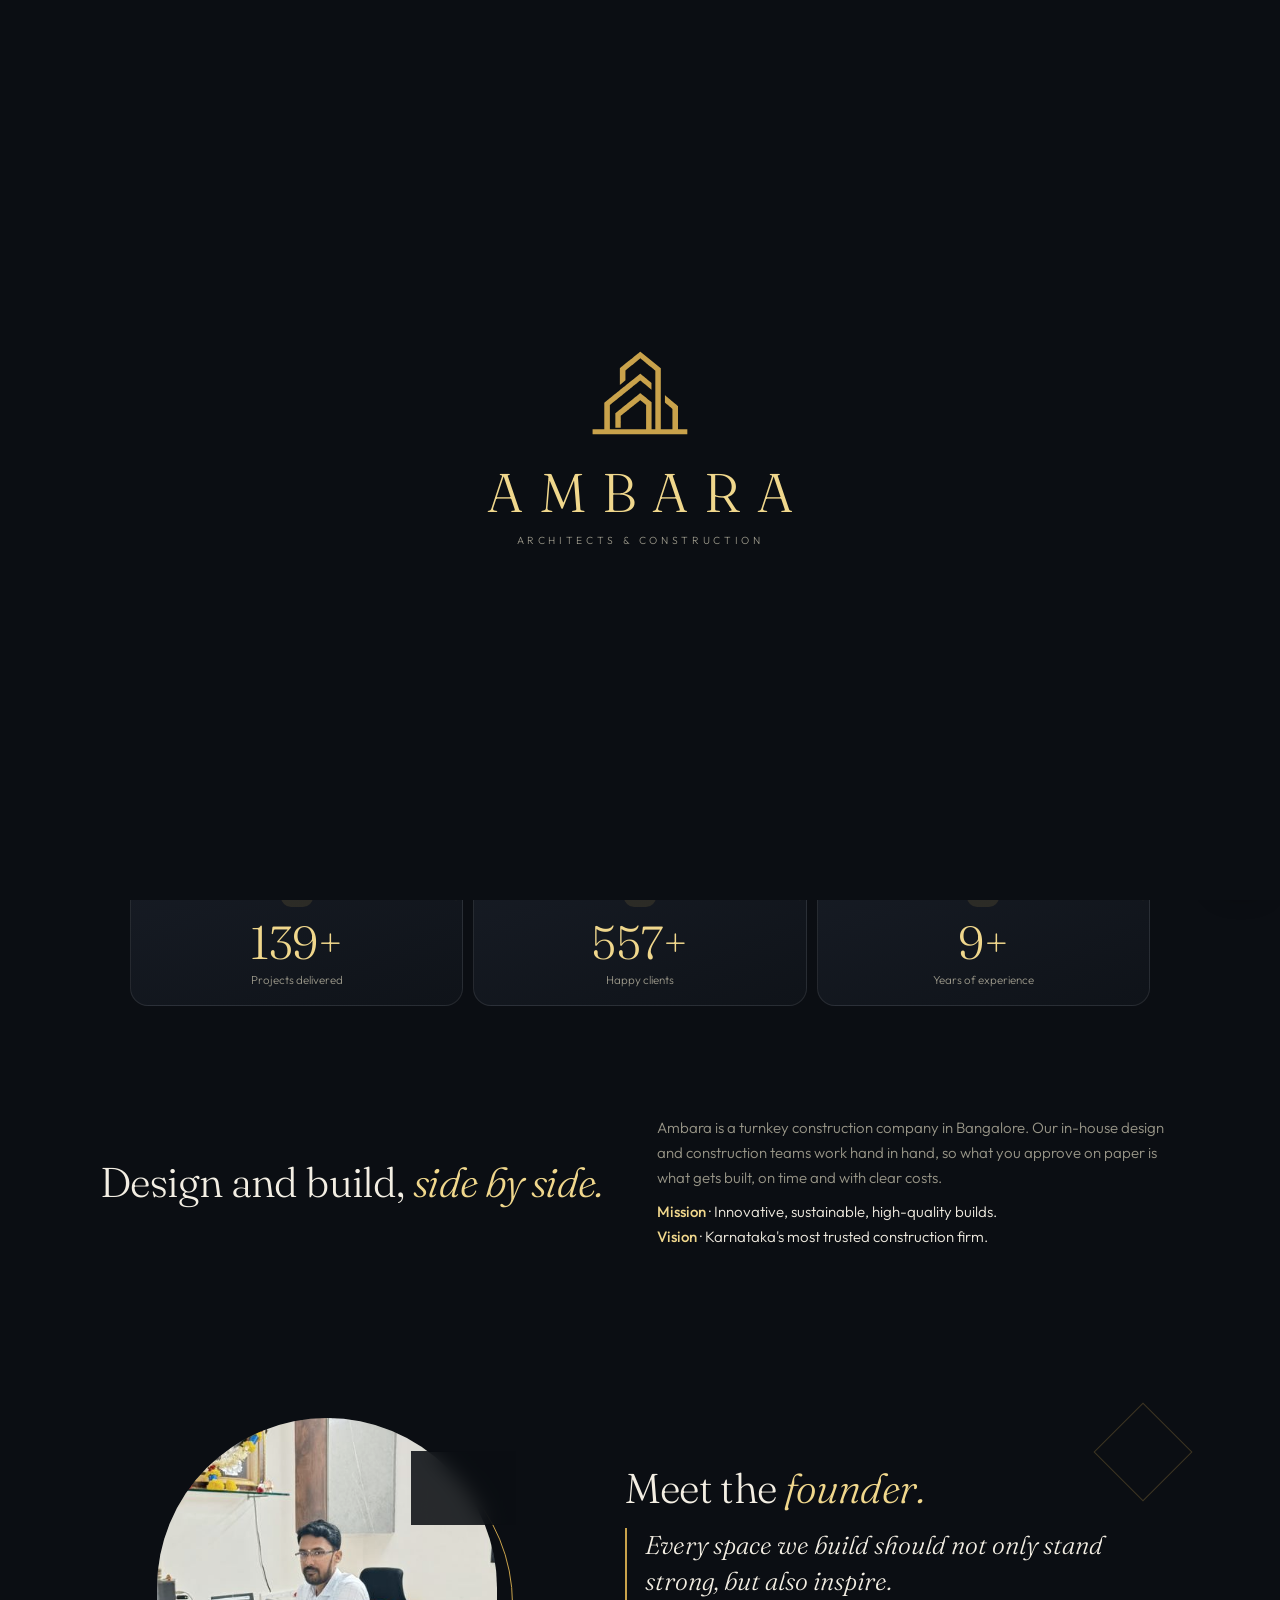
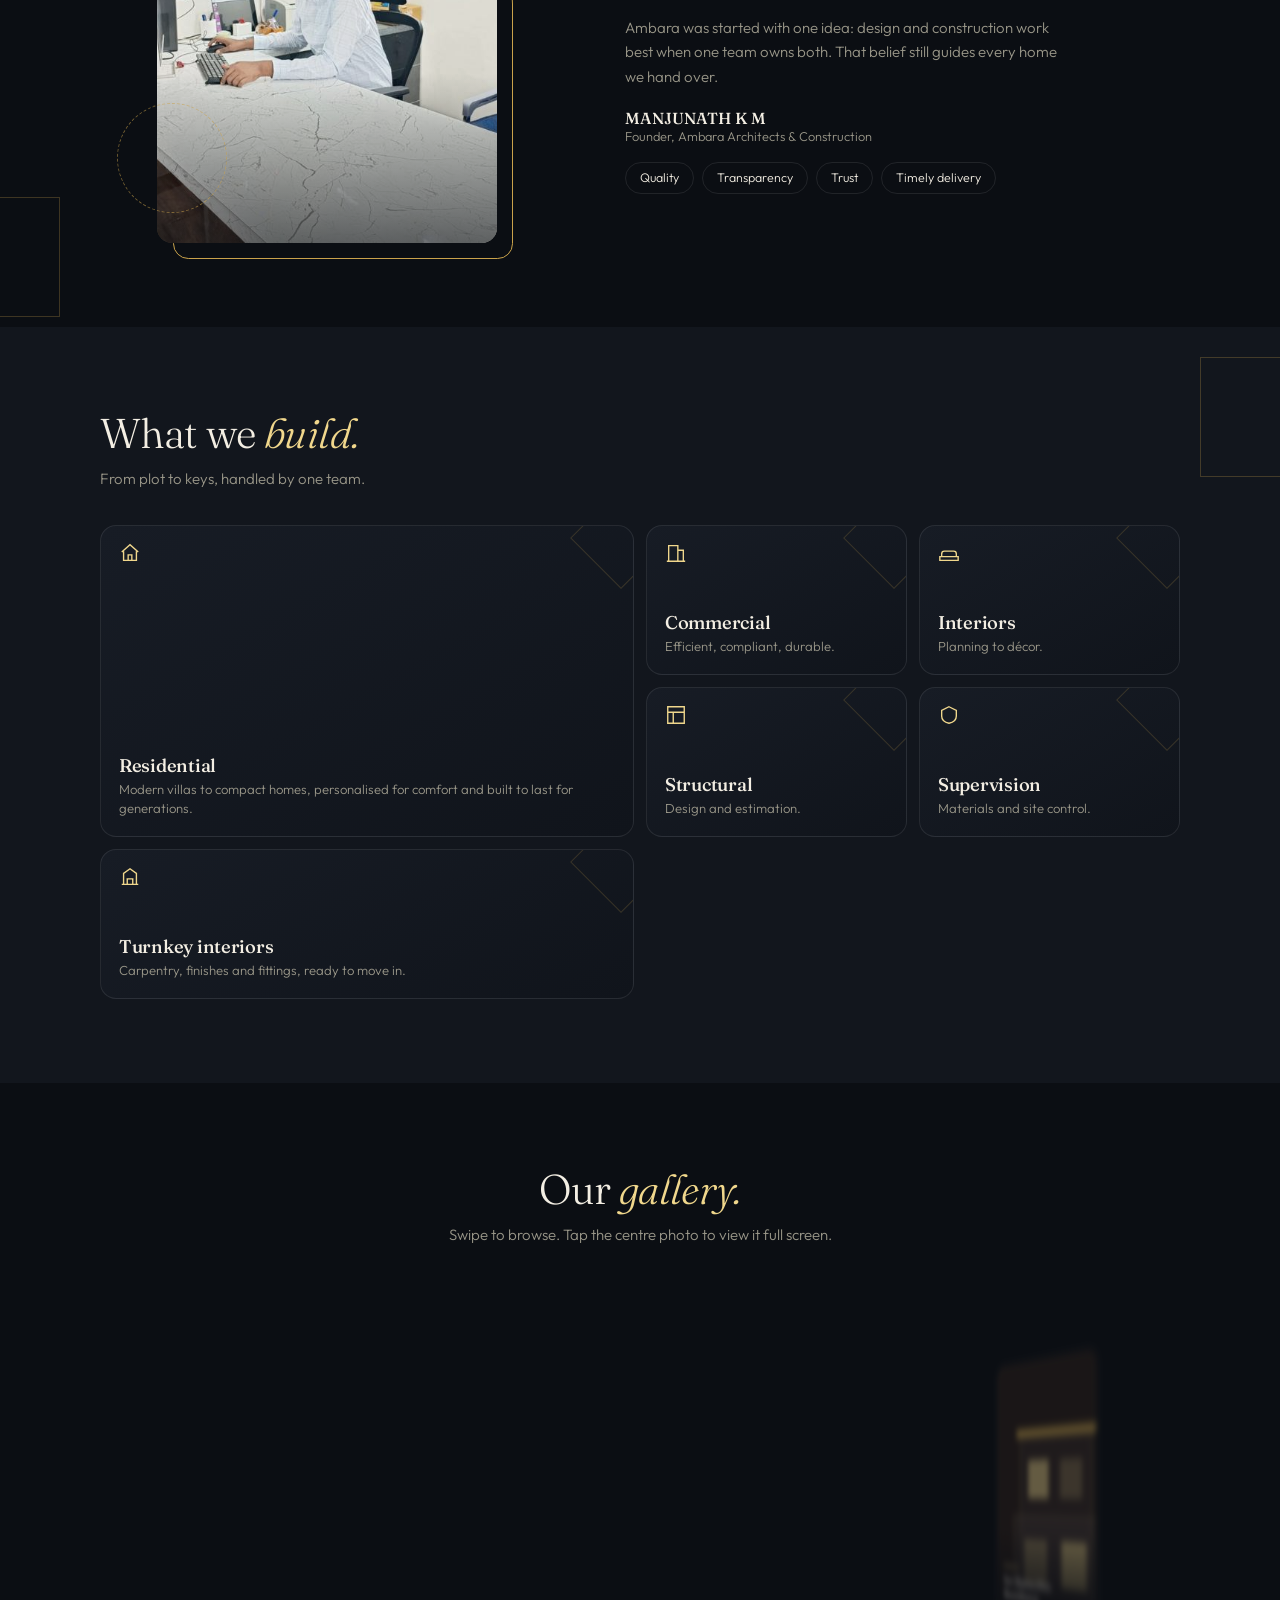
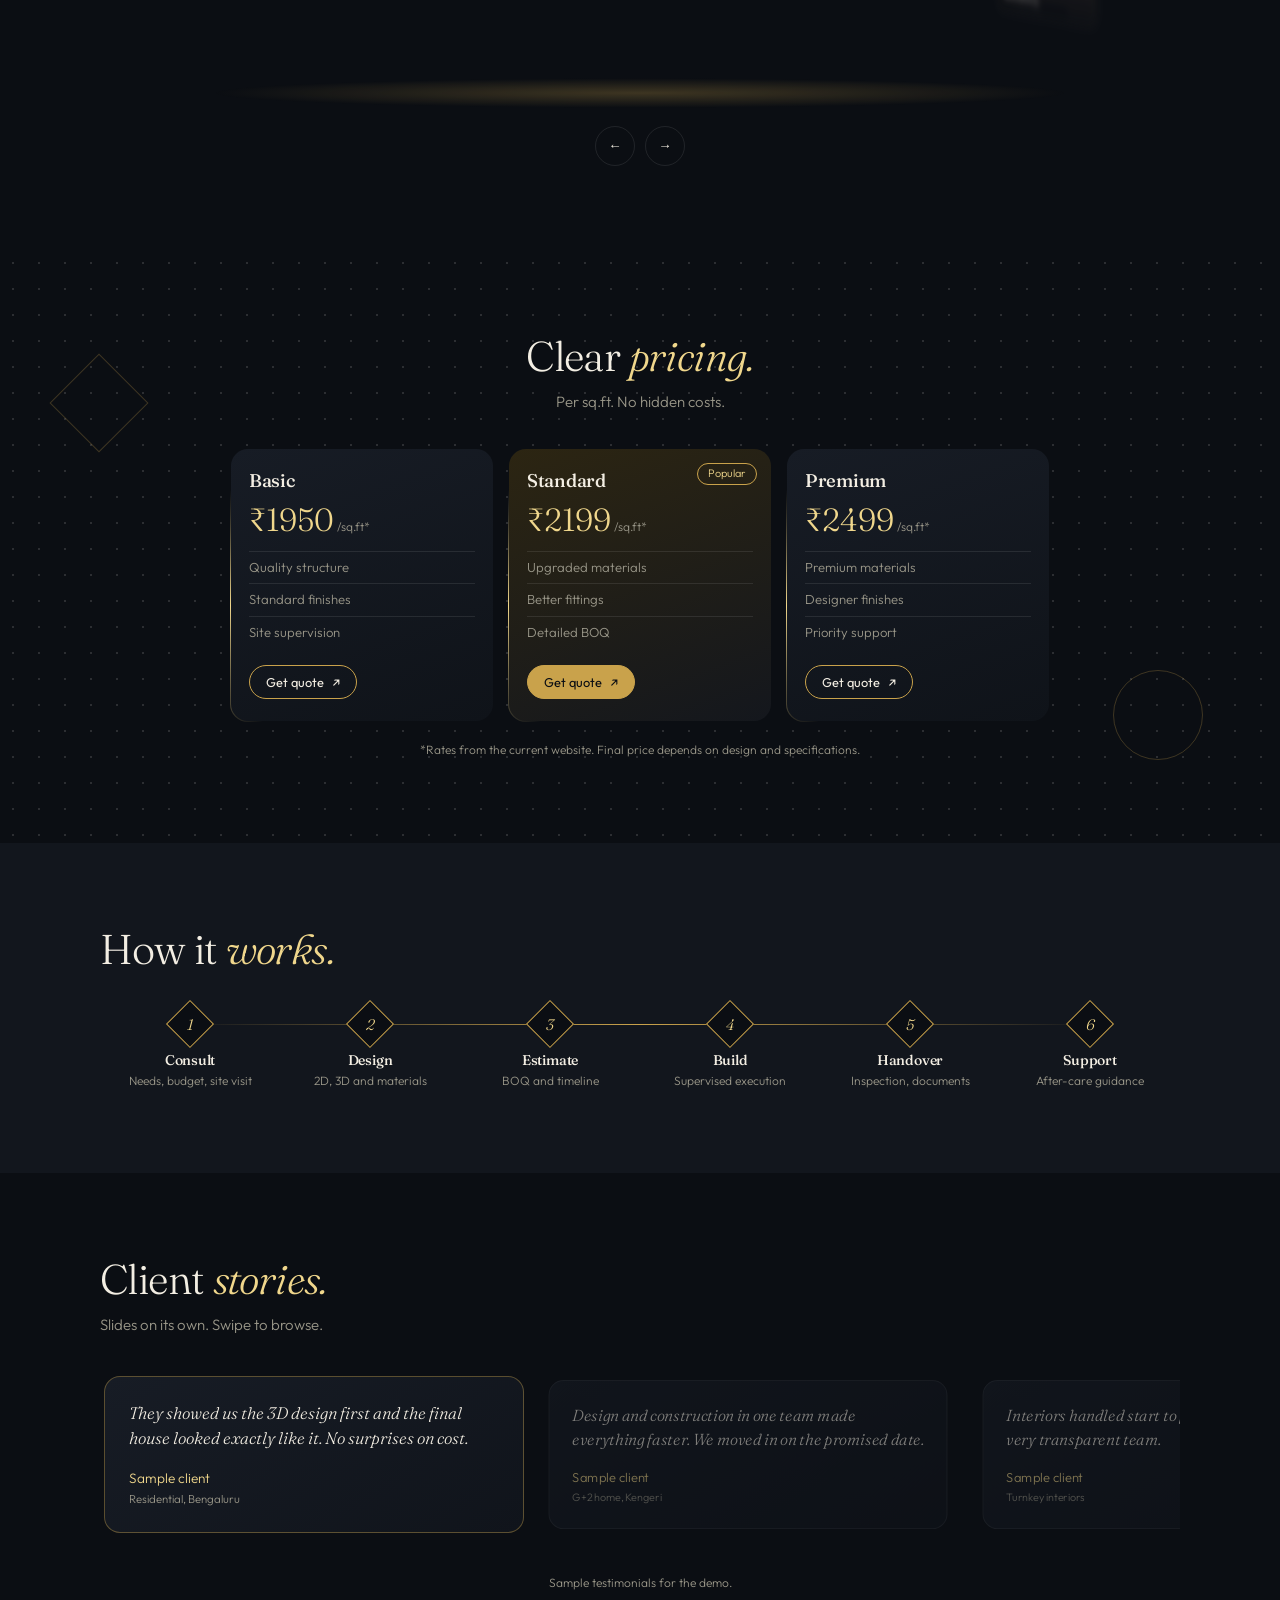
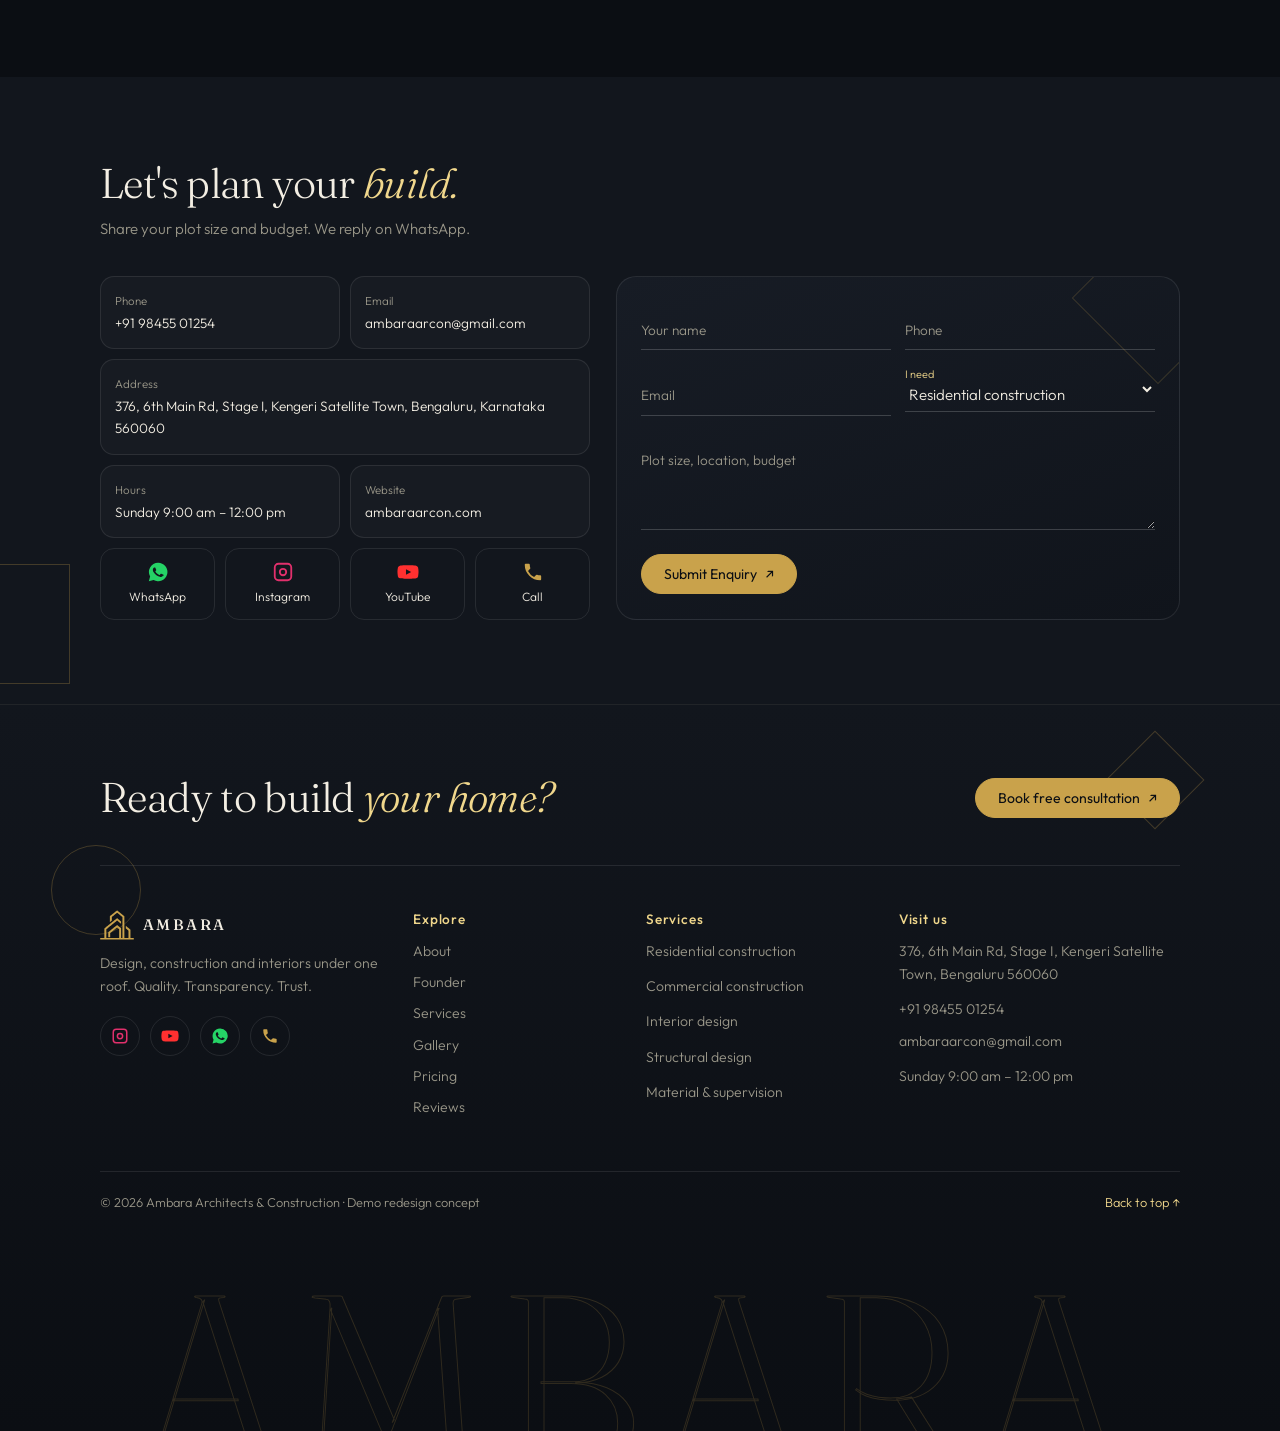
==== commit 62cc490c: "fix: resolve mobile enquiry submission freeze by fixing undefined escapeHtml helper and adding timeo" ====
--- a/index.html
+++ b/index.html
@@ -455,9 +455,9 @@
     </div>
   </div>
 
-  <script src="js/config.js?v=5"></script>
-  <script src="js/sheets-api.js?v=5"></script>
-  <script src="js/main.js?v=5"></script>
+  <script src="js/config.js?v=6"></script>
+  <script src="js/sheets-api.js?v=6"></script>
+  <script src="js/main.js?v=6"></script>
 </body>
 
 </html>
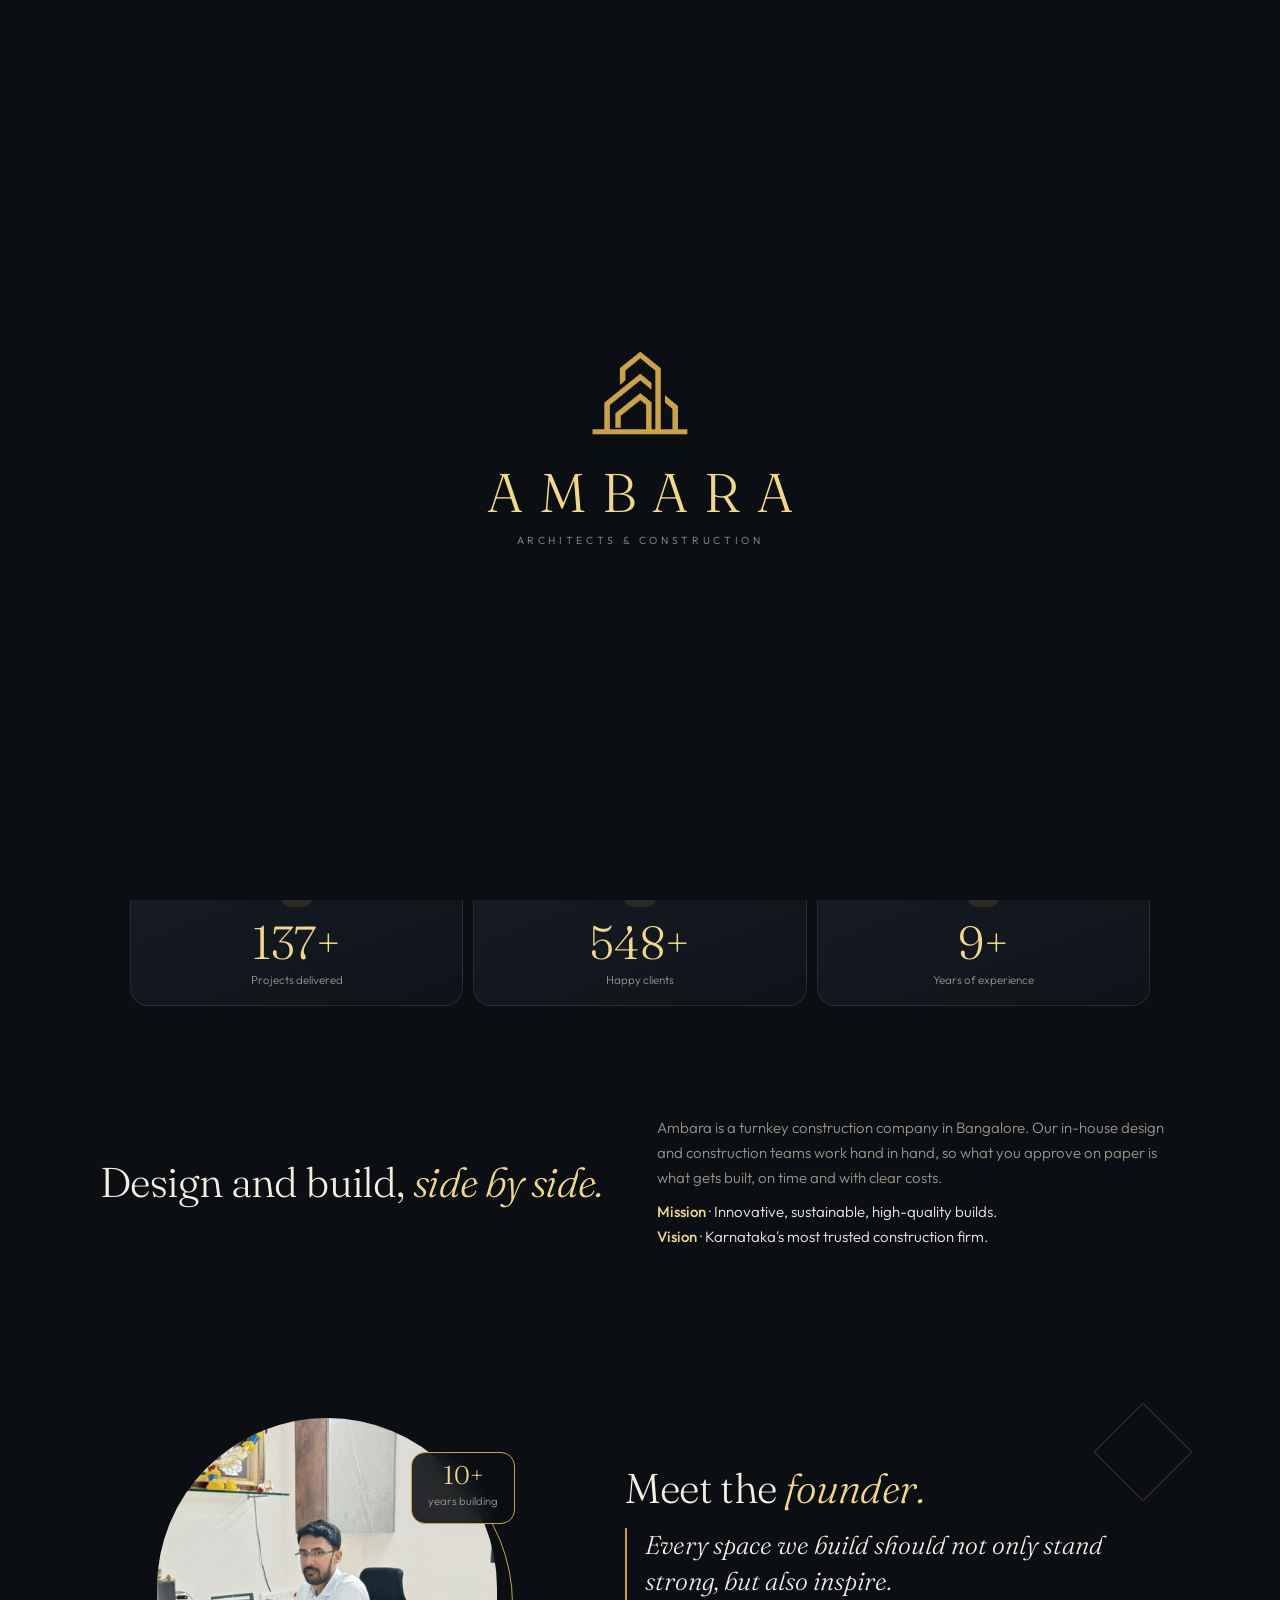
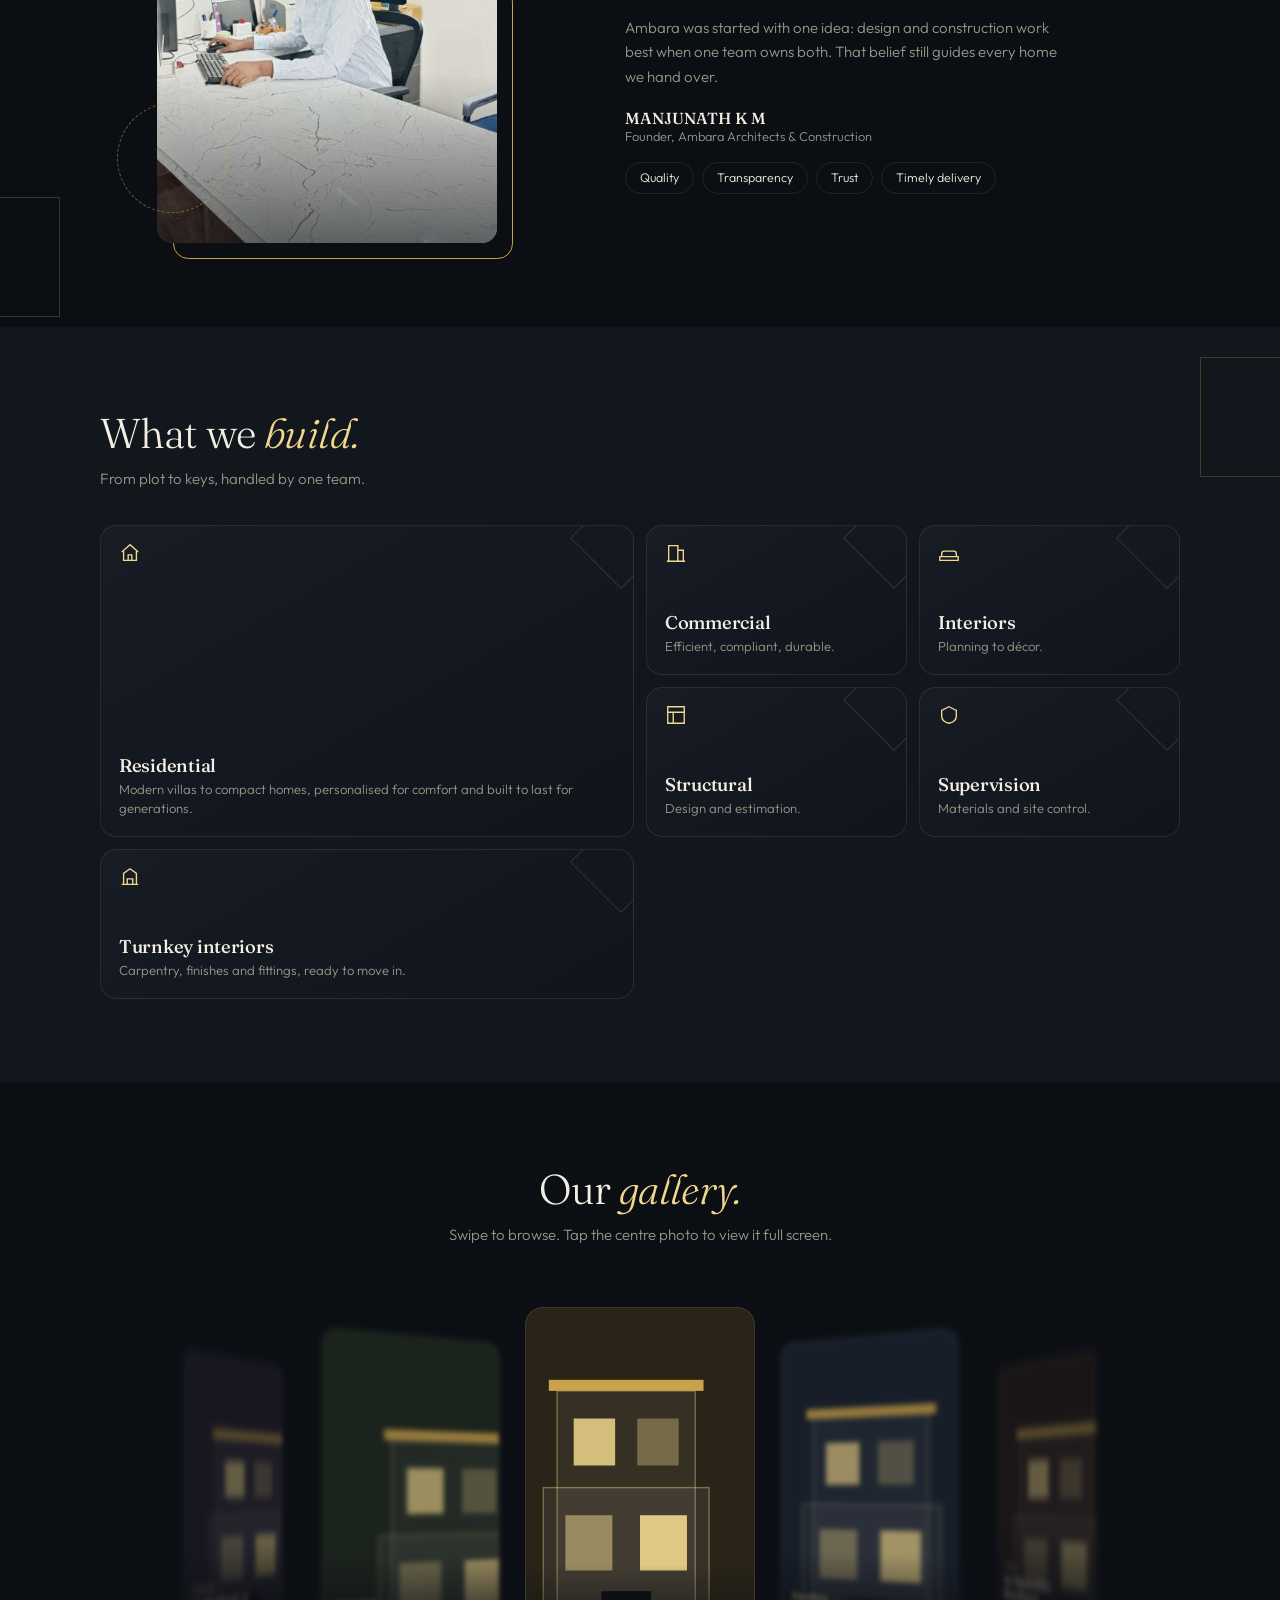
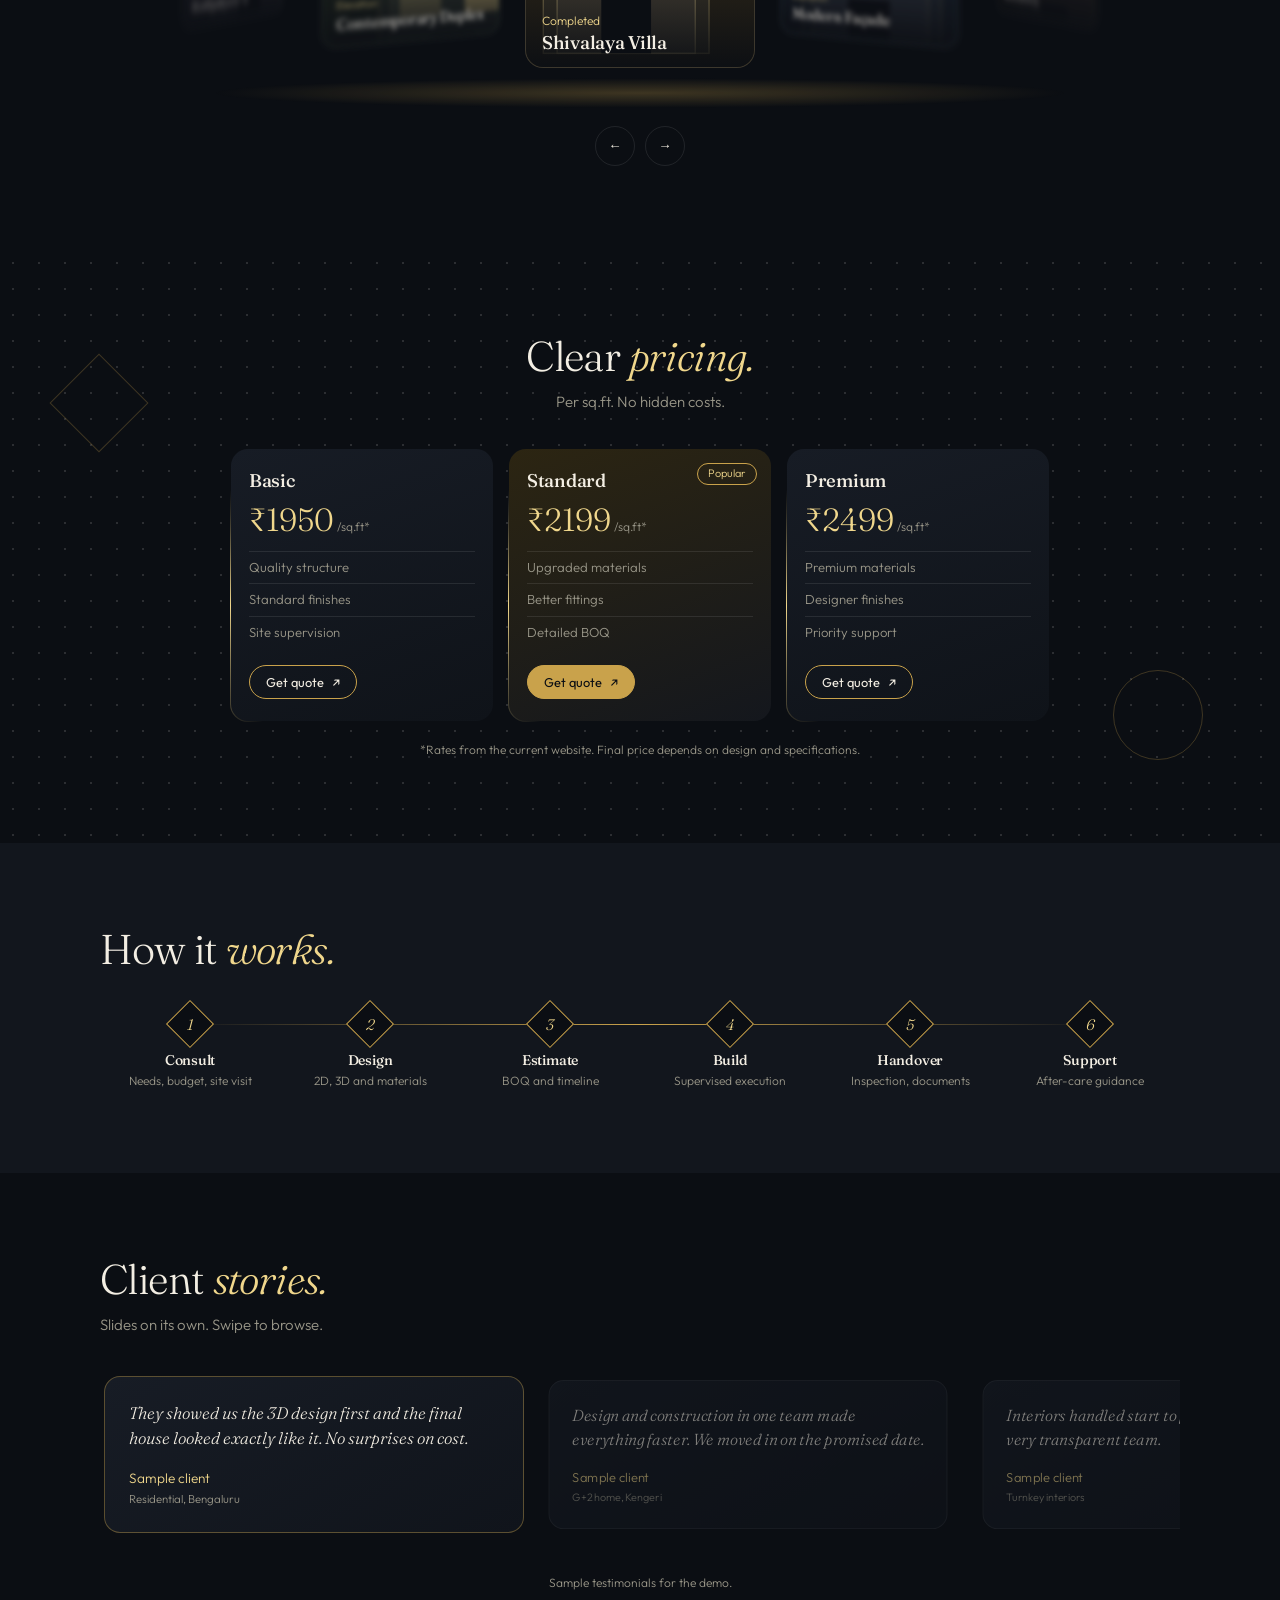
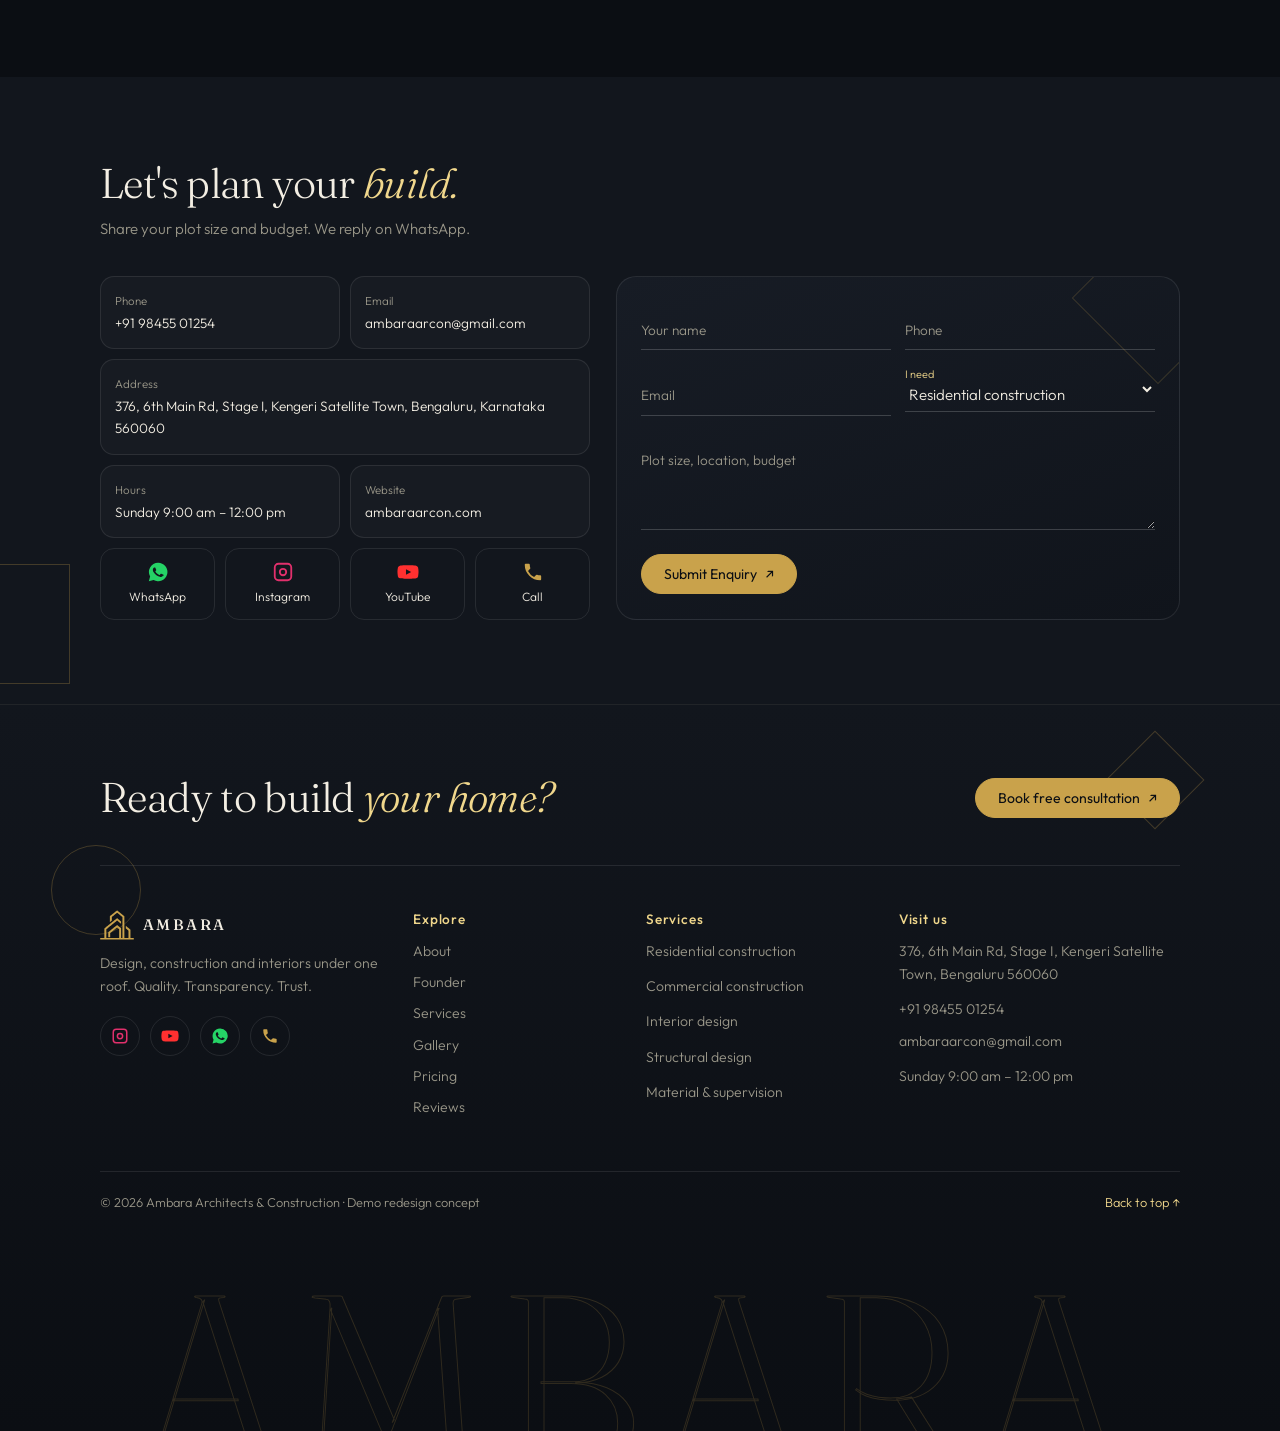
==== commit 361665bc: "fix: make enquiry submission 100% instant and non-blocking with critical inline modal styles" ====
--- a/index.html
+++ b/index.html
@@ -10,7 +10,47 @@
   <link
     href="https://fonts.googleapis.com/css2?family=Fraunces:ital,opsz,wght@0,9..144,300;0,9..144,500;1,9..144,300&family=Outfit:wght@300;400;500&display=swap"
     rel="stylesheet">
-  <link rel="stylesheet" href="css/style.css?v=3">
+  <link rel="stylesheet" href="css/style.css?v=7">
+  <style>
+    /* Critical modal styles immune to external CSS caching */
+    .enq-modal-backdrop {
+      position: fixed !important;
+      top: 0 !important;
+      left: 0 !important;
+      right: 0 !important;
+      bottom: 0 !important;
+      width: 100vw !important;
+      height: 100vh !important;
+      z-index: 999999 !important;
+      background: rgba(6, 8, 12, 0.88) !important;
+      -webkit-backdrop-filter: blur(12px) !important;
+      backdrop-filter: blur(12px) !important;
+      display: none;
+      align-items: center !important;
+      justify-content: center !important;
+      padding: 20px !important;
+      opacity: 0;
+      visibility: hidden;
+      transition: opacity 0.3s ease, visibility 0.3s ease;
+    }
+    .enq-modal-backdrop.active {
+      display: flex !important;
+      opacity: 1 !important;
+      visibility: visible !important;
+    }
+    .enq-modal-card {
+      width: min(480px, 100%) !important;
+      background: #11151c !important;
+      background: linear-gradient(160deg, #181d26, #0e1218) !important;
+      border: 1px solid rgba(201, 162, 75, 0.5) !important;
+      border-radius: 24px !important;
+      padding: 36px 26px !important;
+      text-align: center !important;
+      box-shadow: 0 24px 70px rgba(0, 0, 0, 0.8), 0 0 40px rgba(201, 162, 75, 0.2) !important;
+      position: relative !important;
+      z-index: 1000000 !important;
+    }
+  </style>
 </head>
 
 <body>
@@ -455,9 +495,9 @@
     </div>
   </div>
 
-  <script src="js/config.js?v=6"></script>
-  <script src="js/sheets-api.js?v=6"></script>
-  <script src="js/main.js?v=6"></script>
+  <script src="js/config.js?v=7"></script>
+  <script src="js/sheets-api.js?v=7"></script>
+  <script src="js/main.js?v=7"></script>
 </body>
 
 </html>
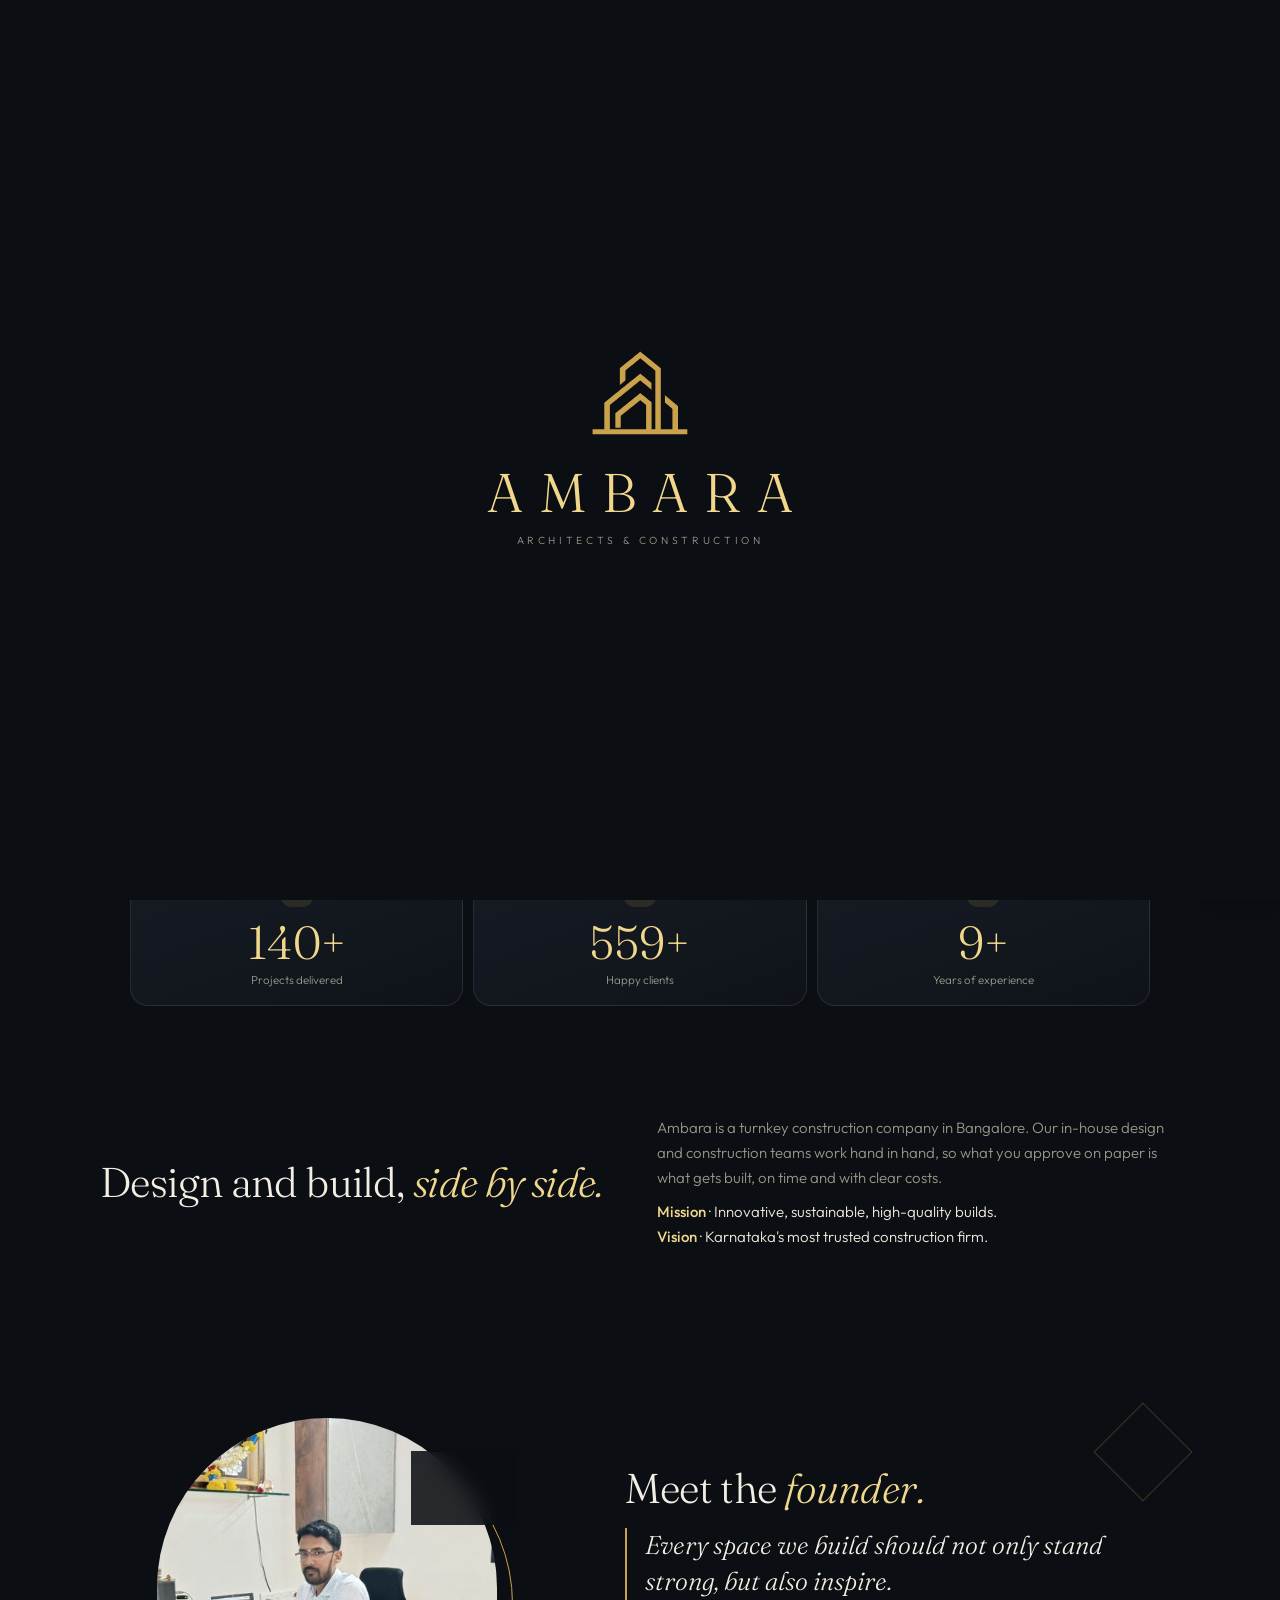
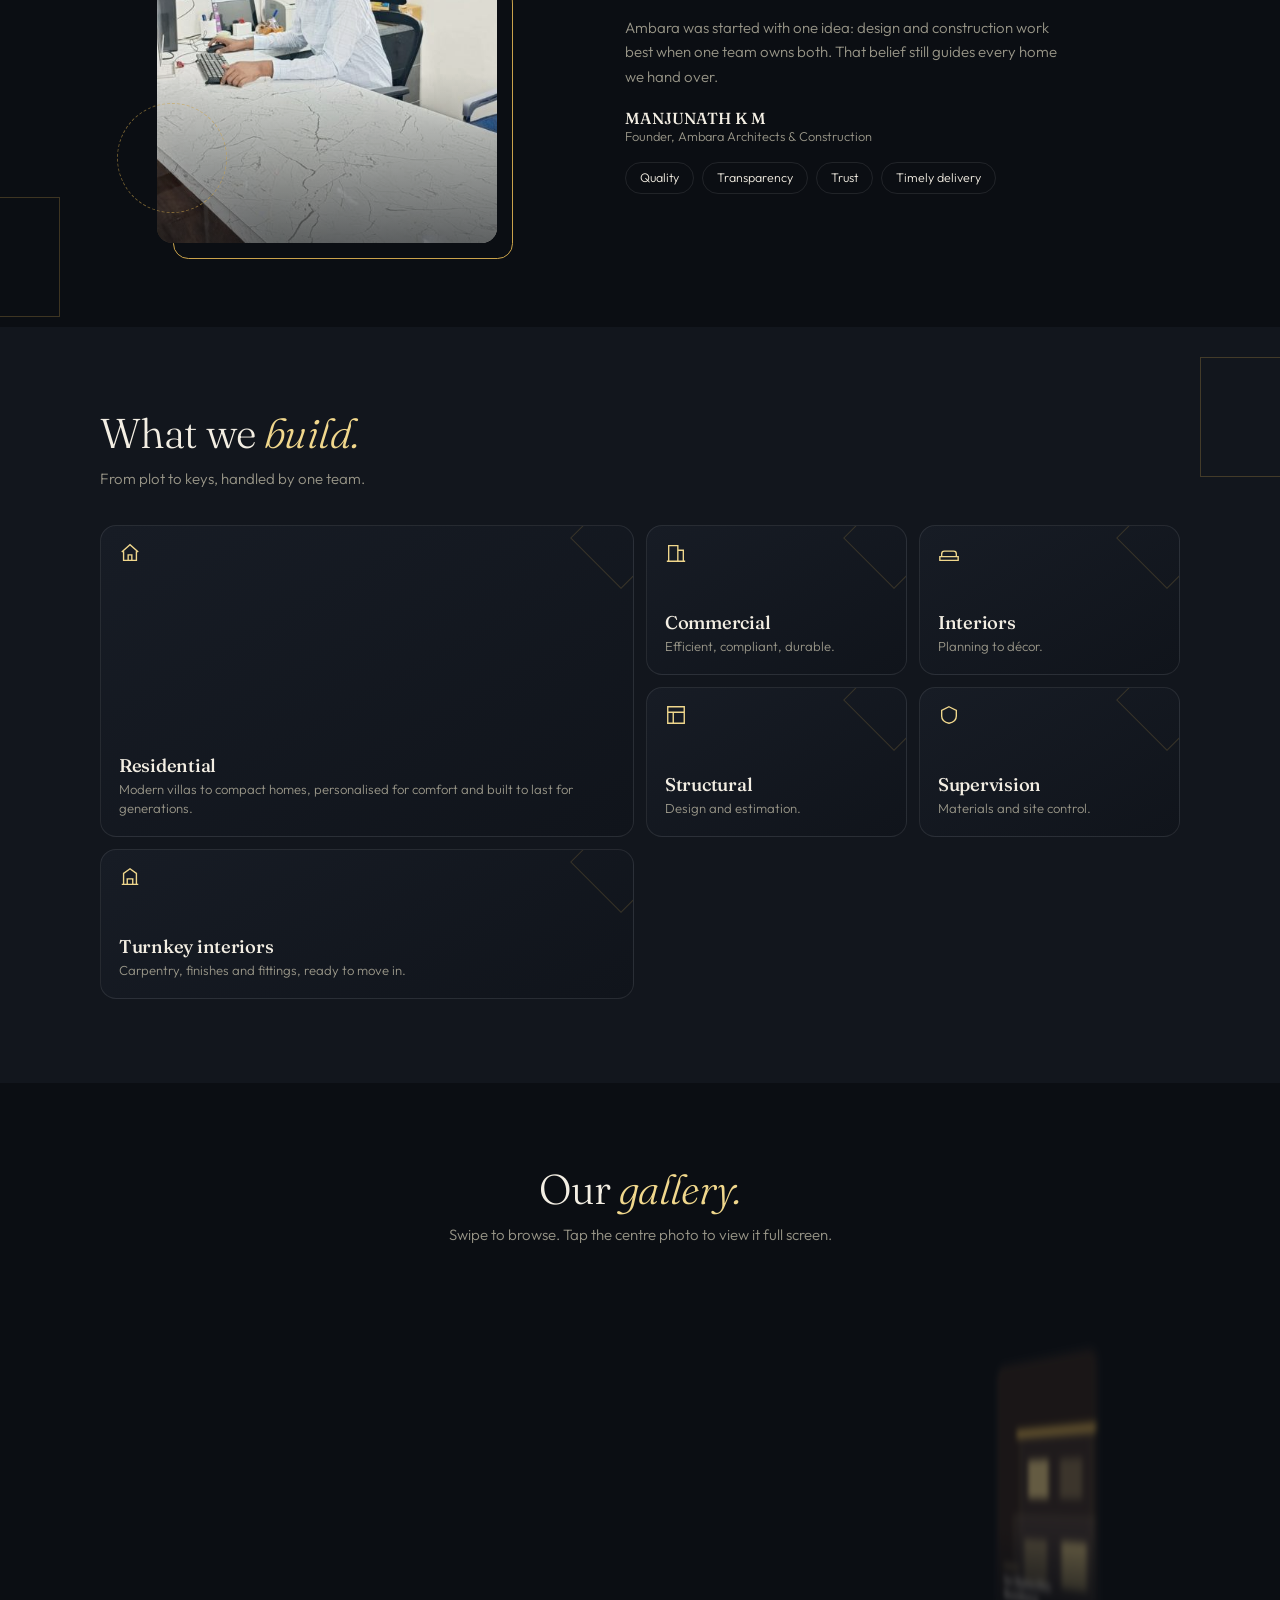
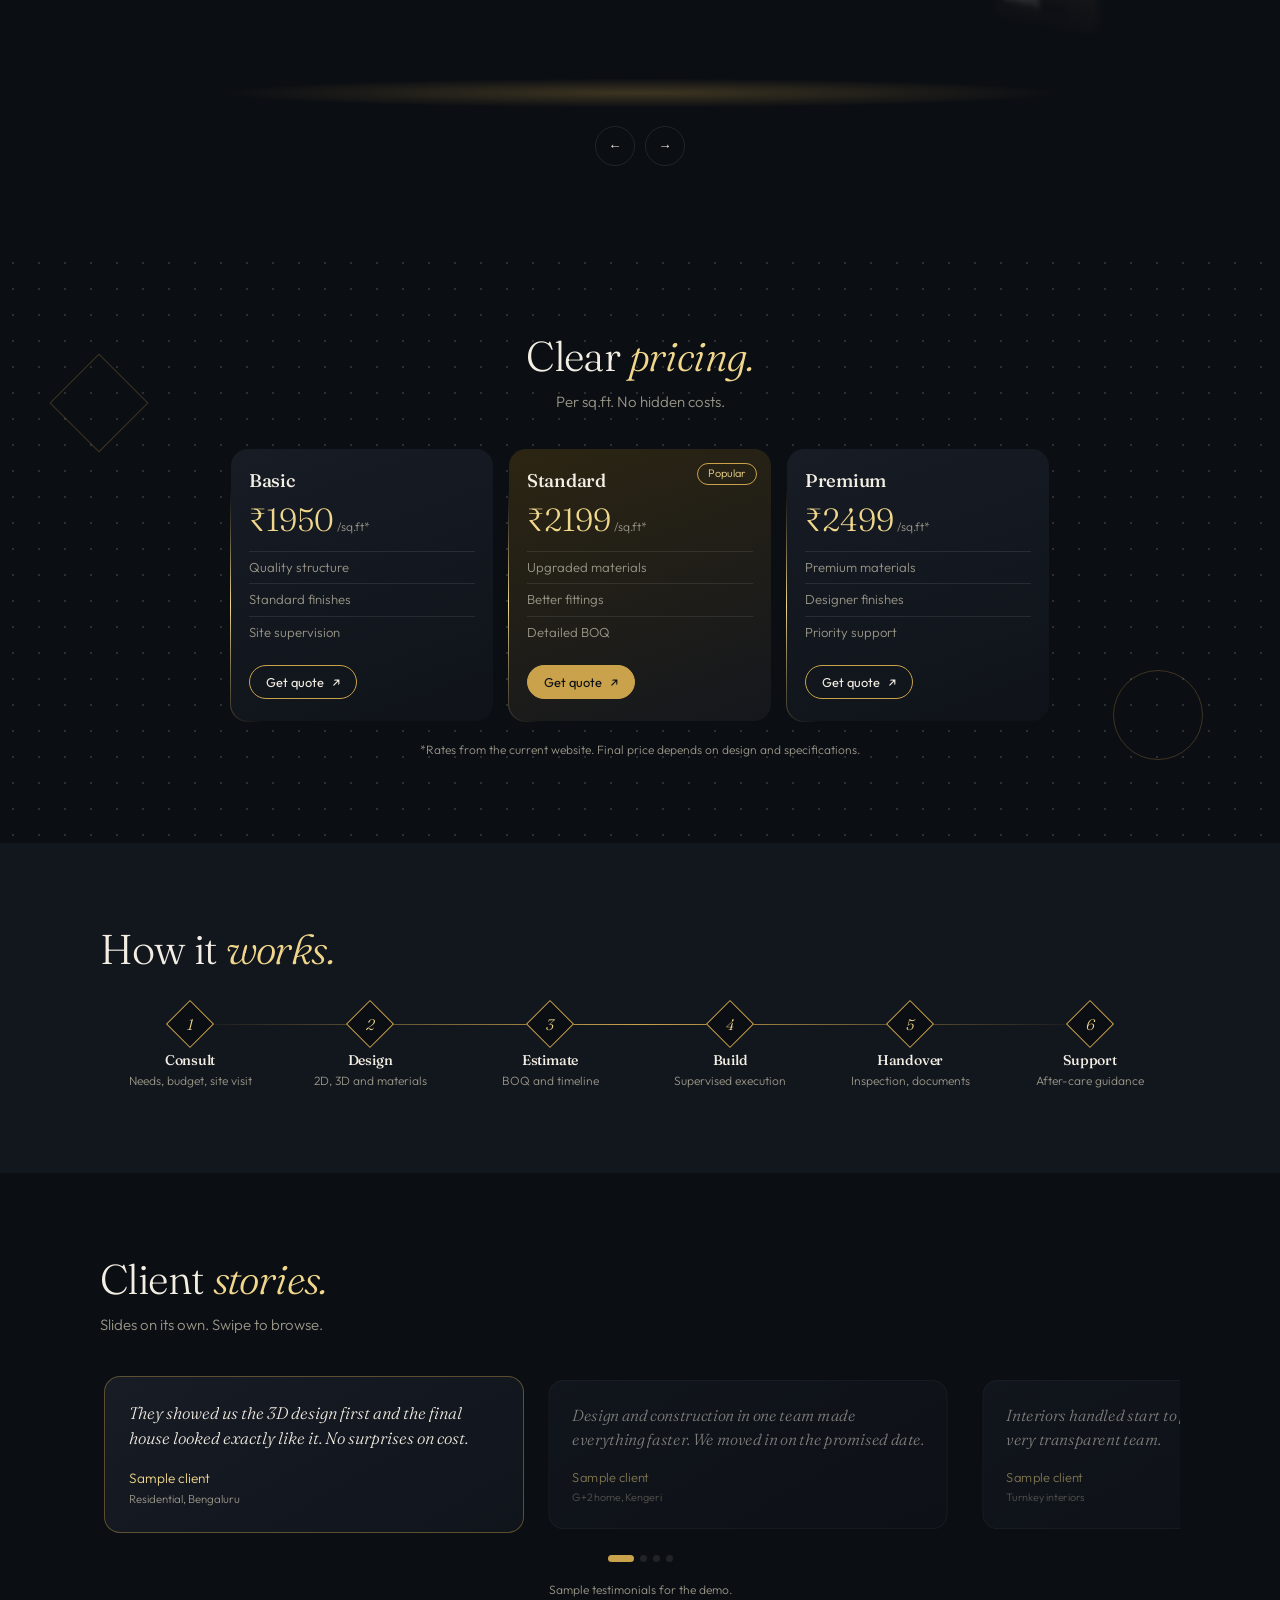
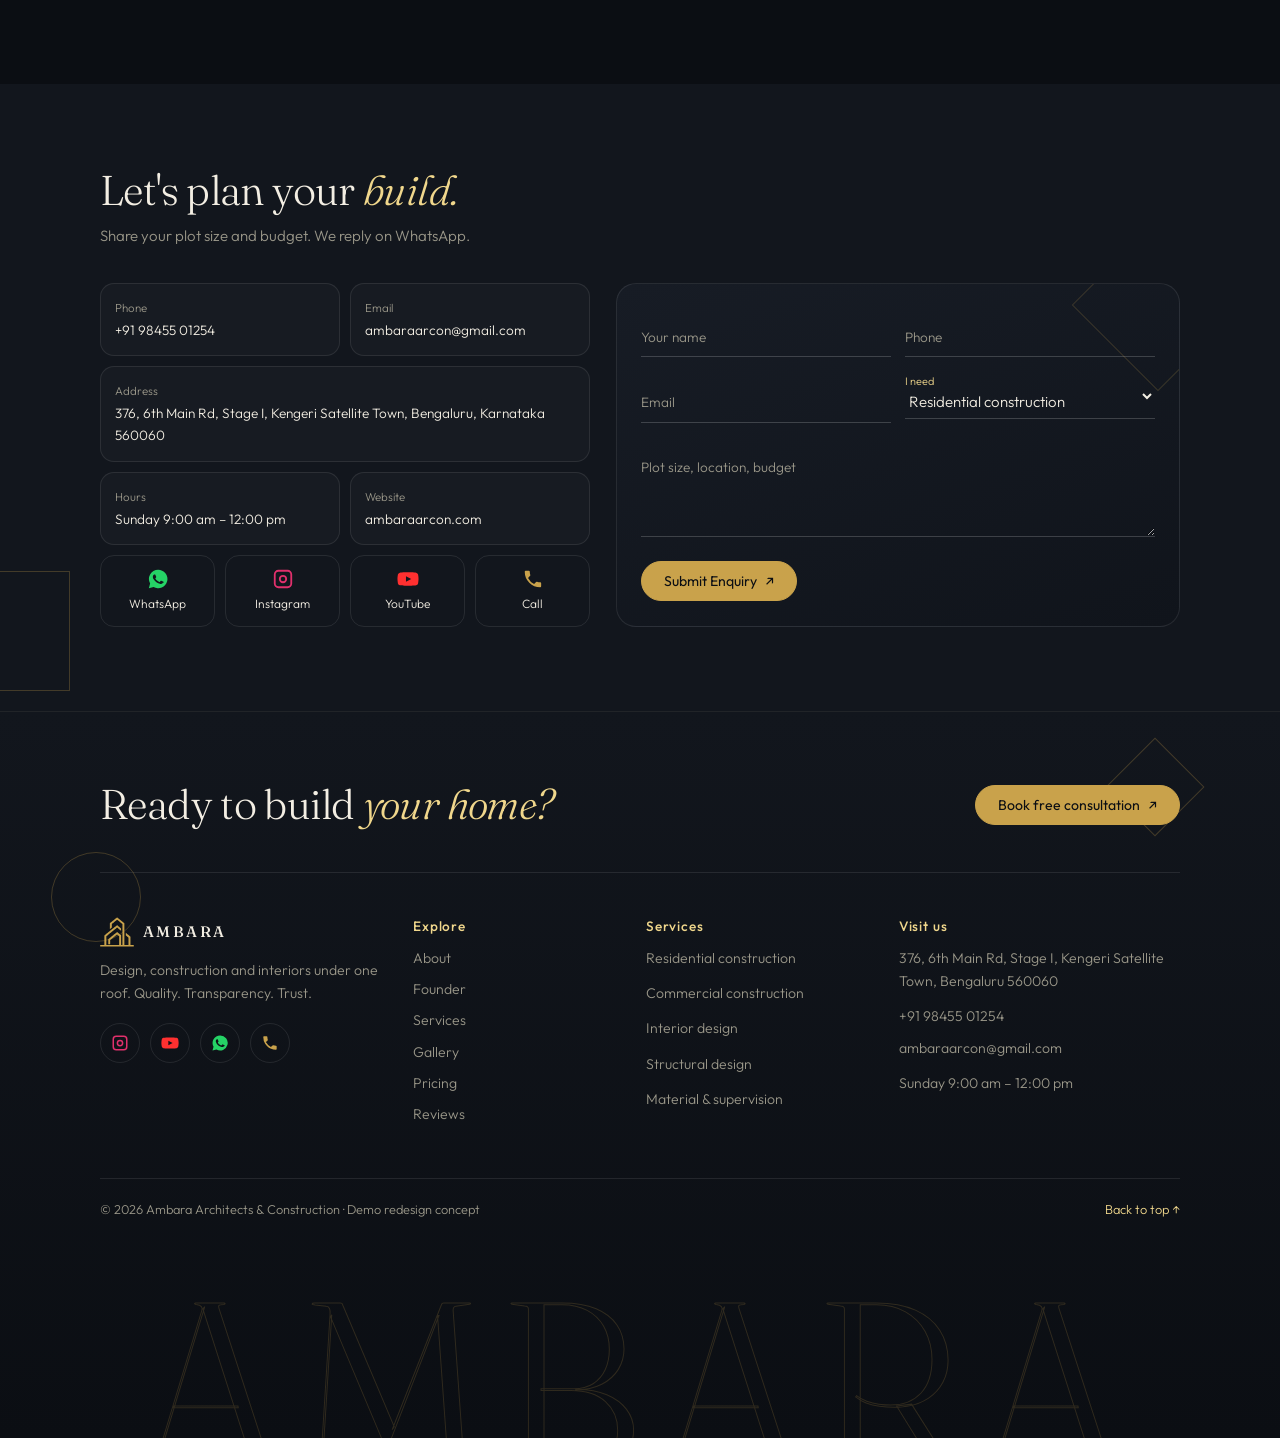
==== commit 5a127b0c: "Fix mobile enquiry submission: resolve ReferenceError, add novalidate, bulletproof submit handlers" ====
--- a/index.html
+++ b/index.html
@@ -10,7 +10,7 @@
   <link
     href="https://fonts.googleapis.com/css2?family=Fraunces:ital,opsz,wght@0,9..144,300;0,9..144,500;1,9..144,300&family=Outfit:wght@300;400;500&display=swap"
     rel="stylesheet">
-  <link rel="stylesheet" href="css/style.css?v=7">
+  <link rel="stylesheet" href="css/style.css?v=9">
   <style>
     /* Critical modal styles immune to external CSS caching */
     .enq-modal-backdrop {
@@ -393,7 +393,7 @@
               </svg>Call</a>
           </div>
         </div>
-        <form id="fm" class="rv">
+        <form id="fm" class="rv" novalidate>
           <div class="f"><input id="fn" placeholder=" " required><label>Your name</label></div>
           <div class="f"><input id="ph" type="tel" placeholder=" " required><label>Phone</label></div>
           <div class="f"><input id="em" type="email" placeholder=" "><label>Email</label></div>
@@ -495,9 +495,9 @@
     </div>
   </div>
 
-  <script src="js/config.js?v=7"></script>
-  <script src="js/sheets-api.js?v=7"></script>
-  <script src="js/main.js?v=7"></script>
+  <script src="js/config.js?v=9"></script>
+  <script src="js/sheets-api.js?v=9"></script>
+  <script src="js/main.js?v=9"></script>
 </body>
 
 </html>
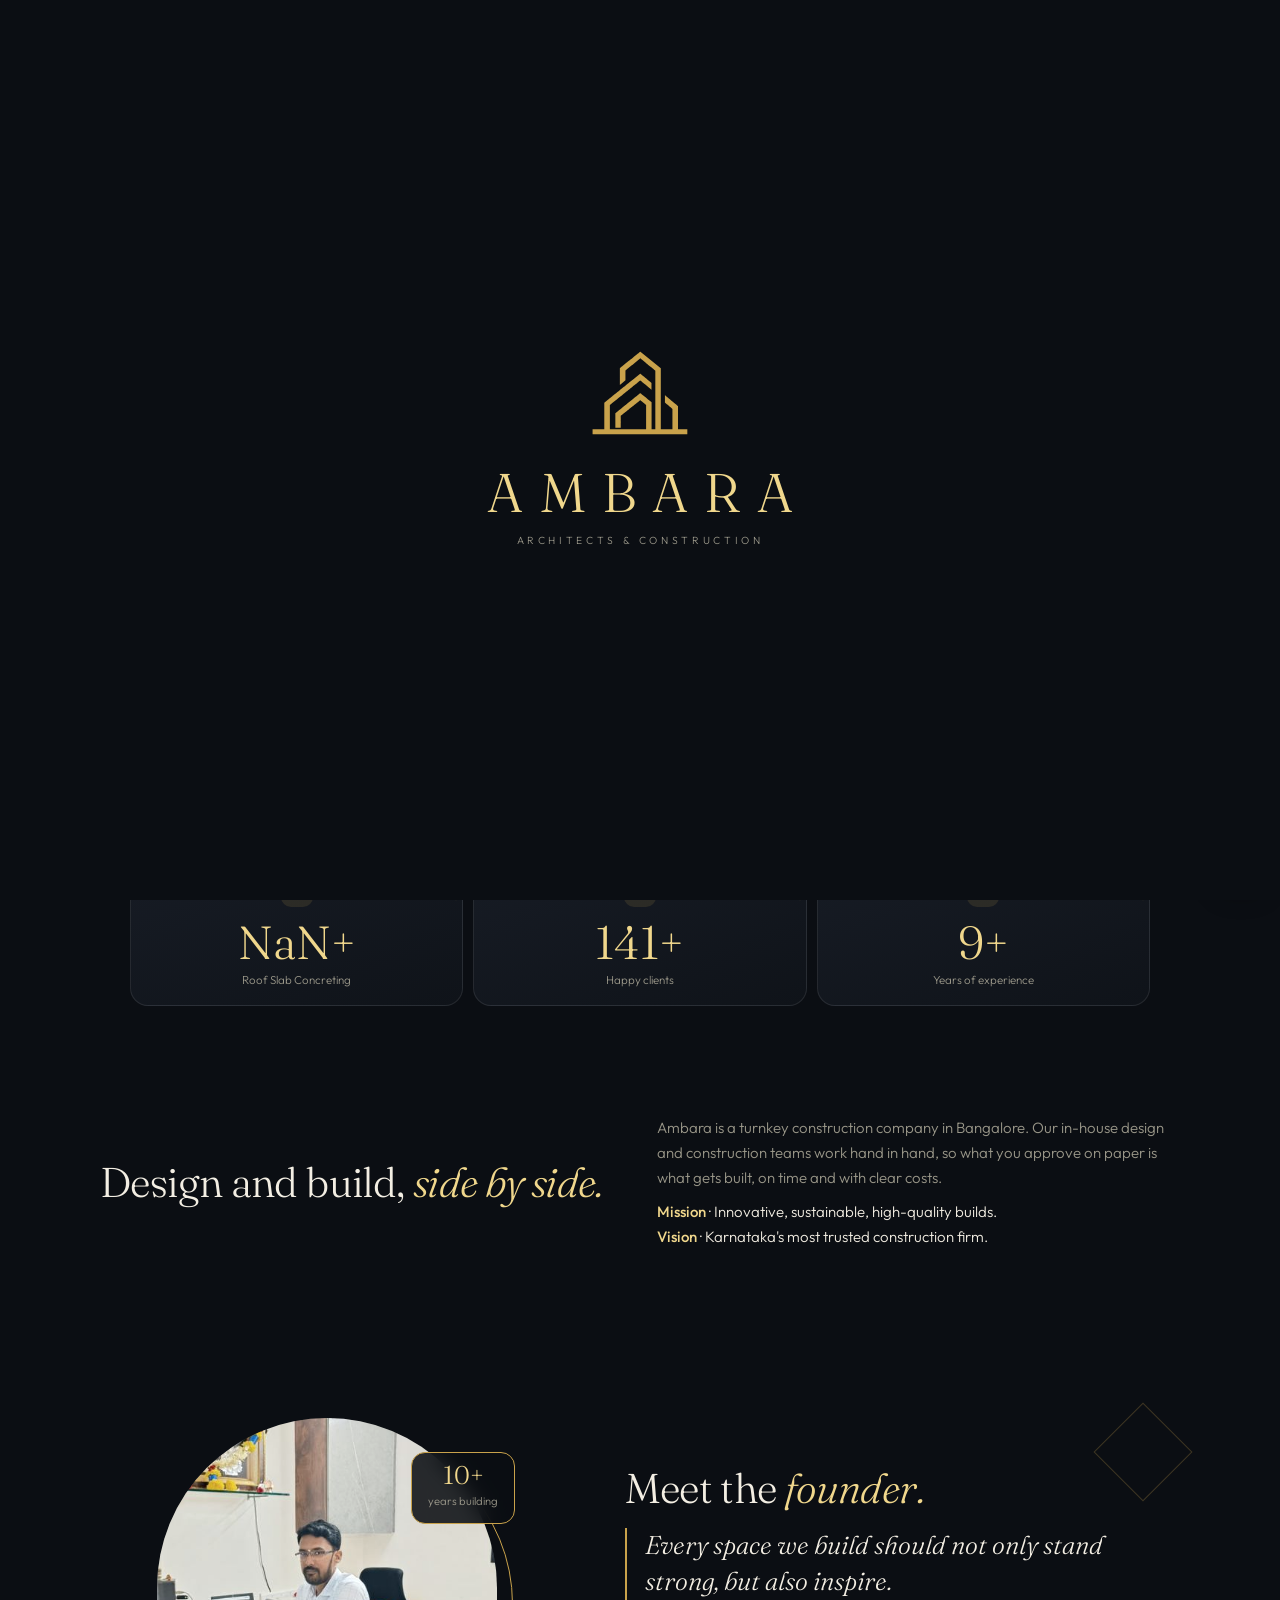
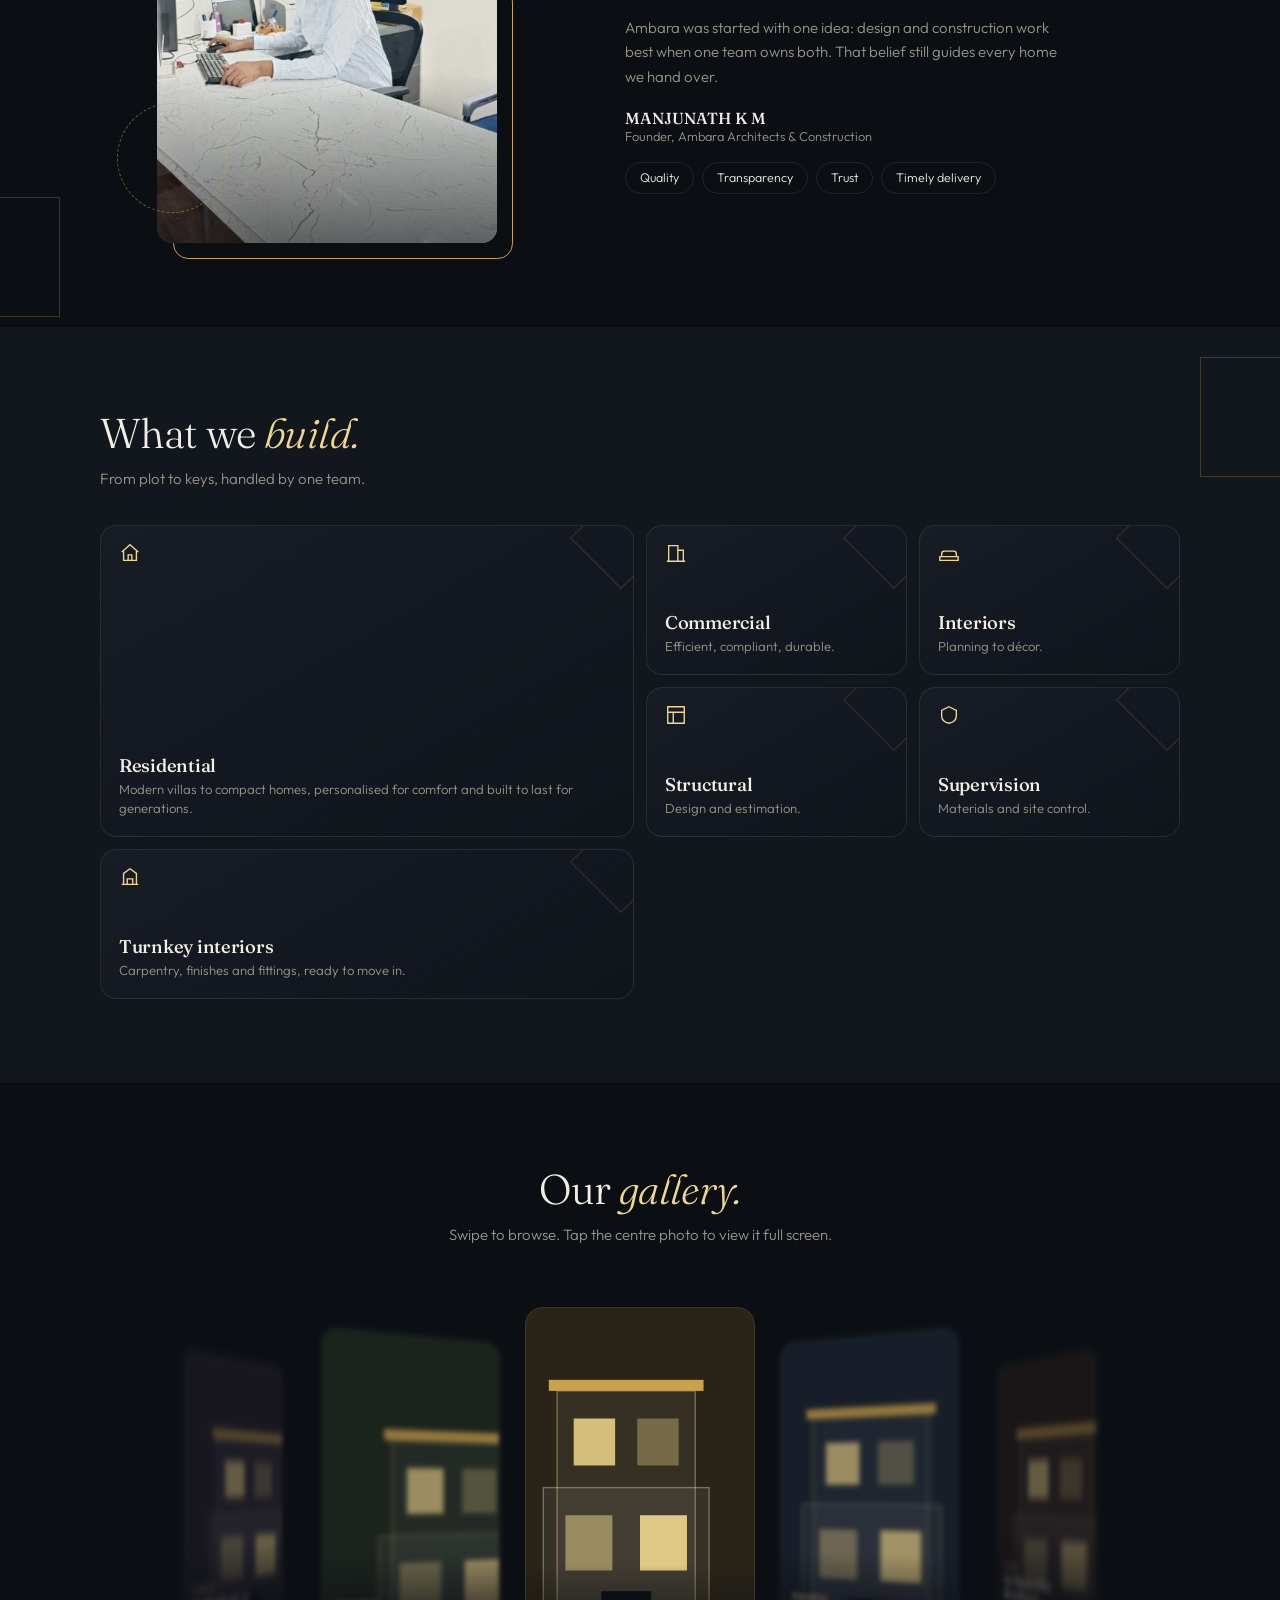
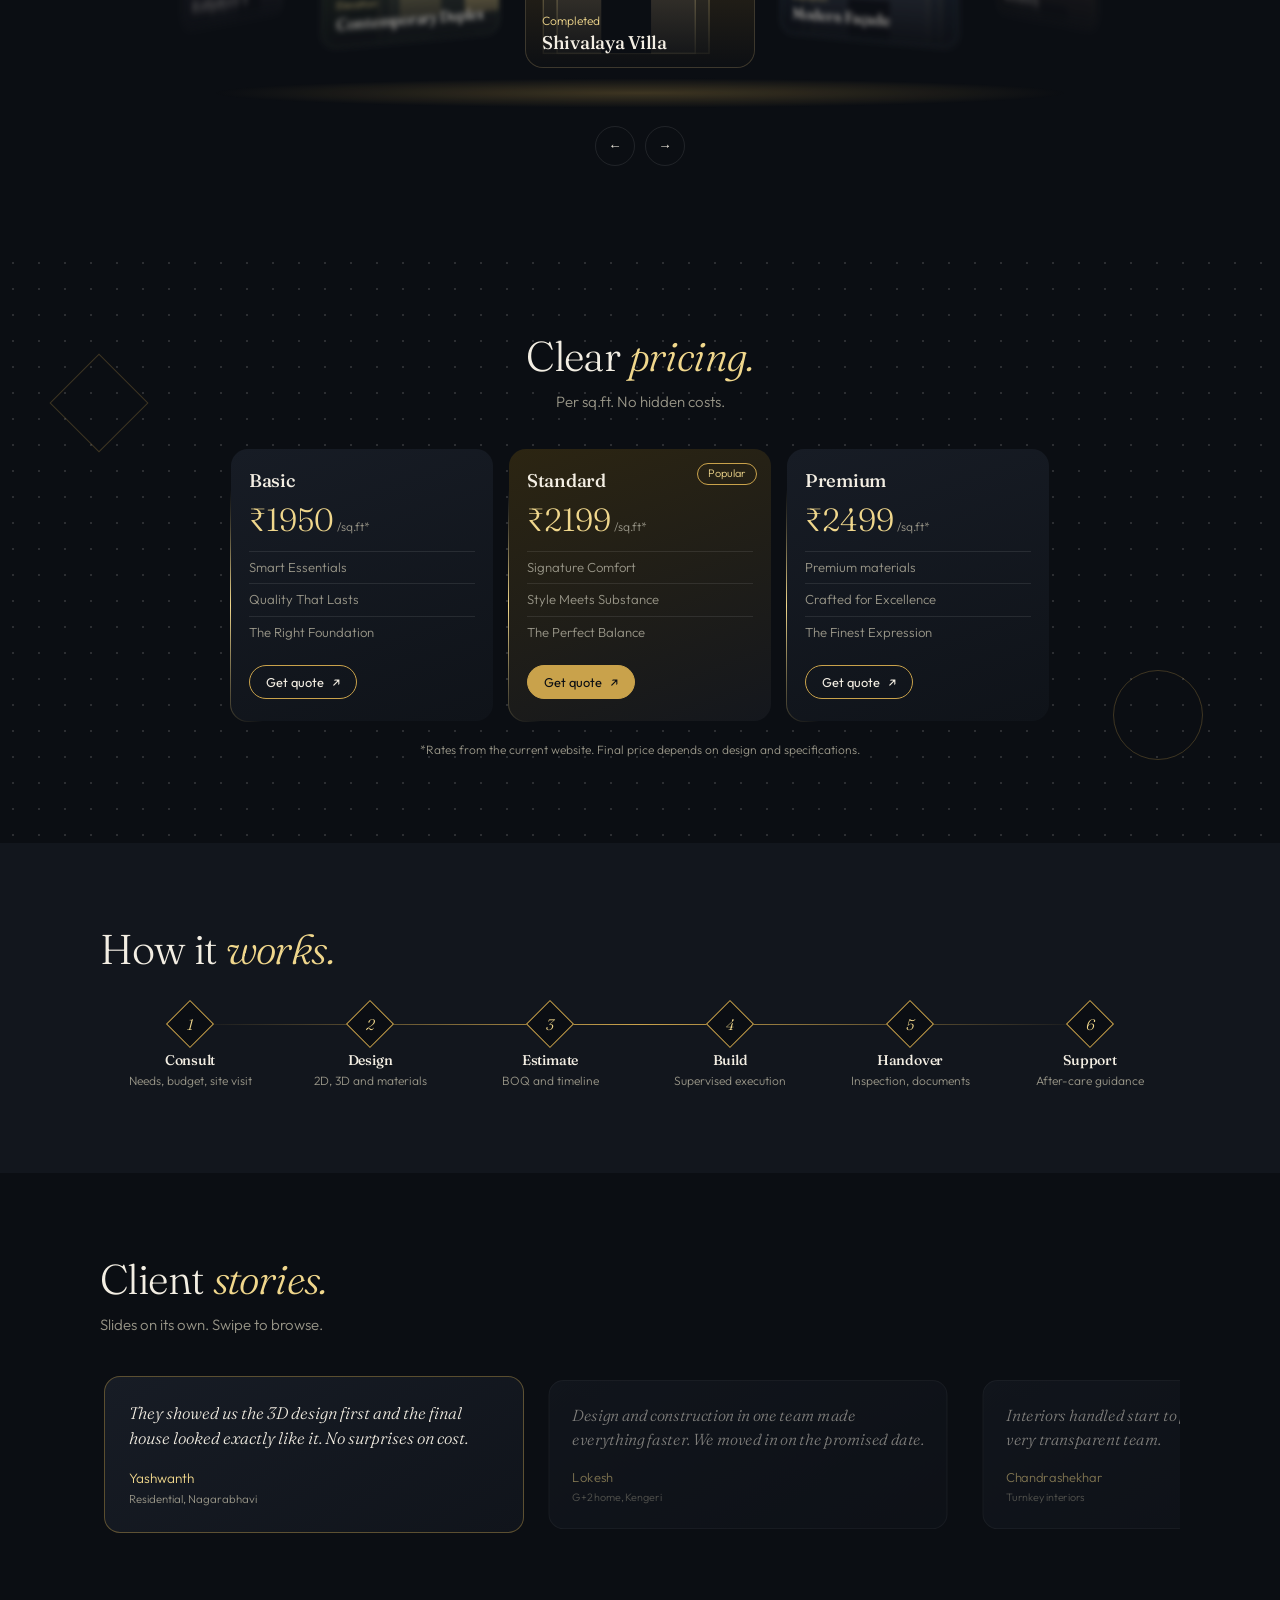
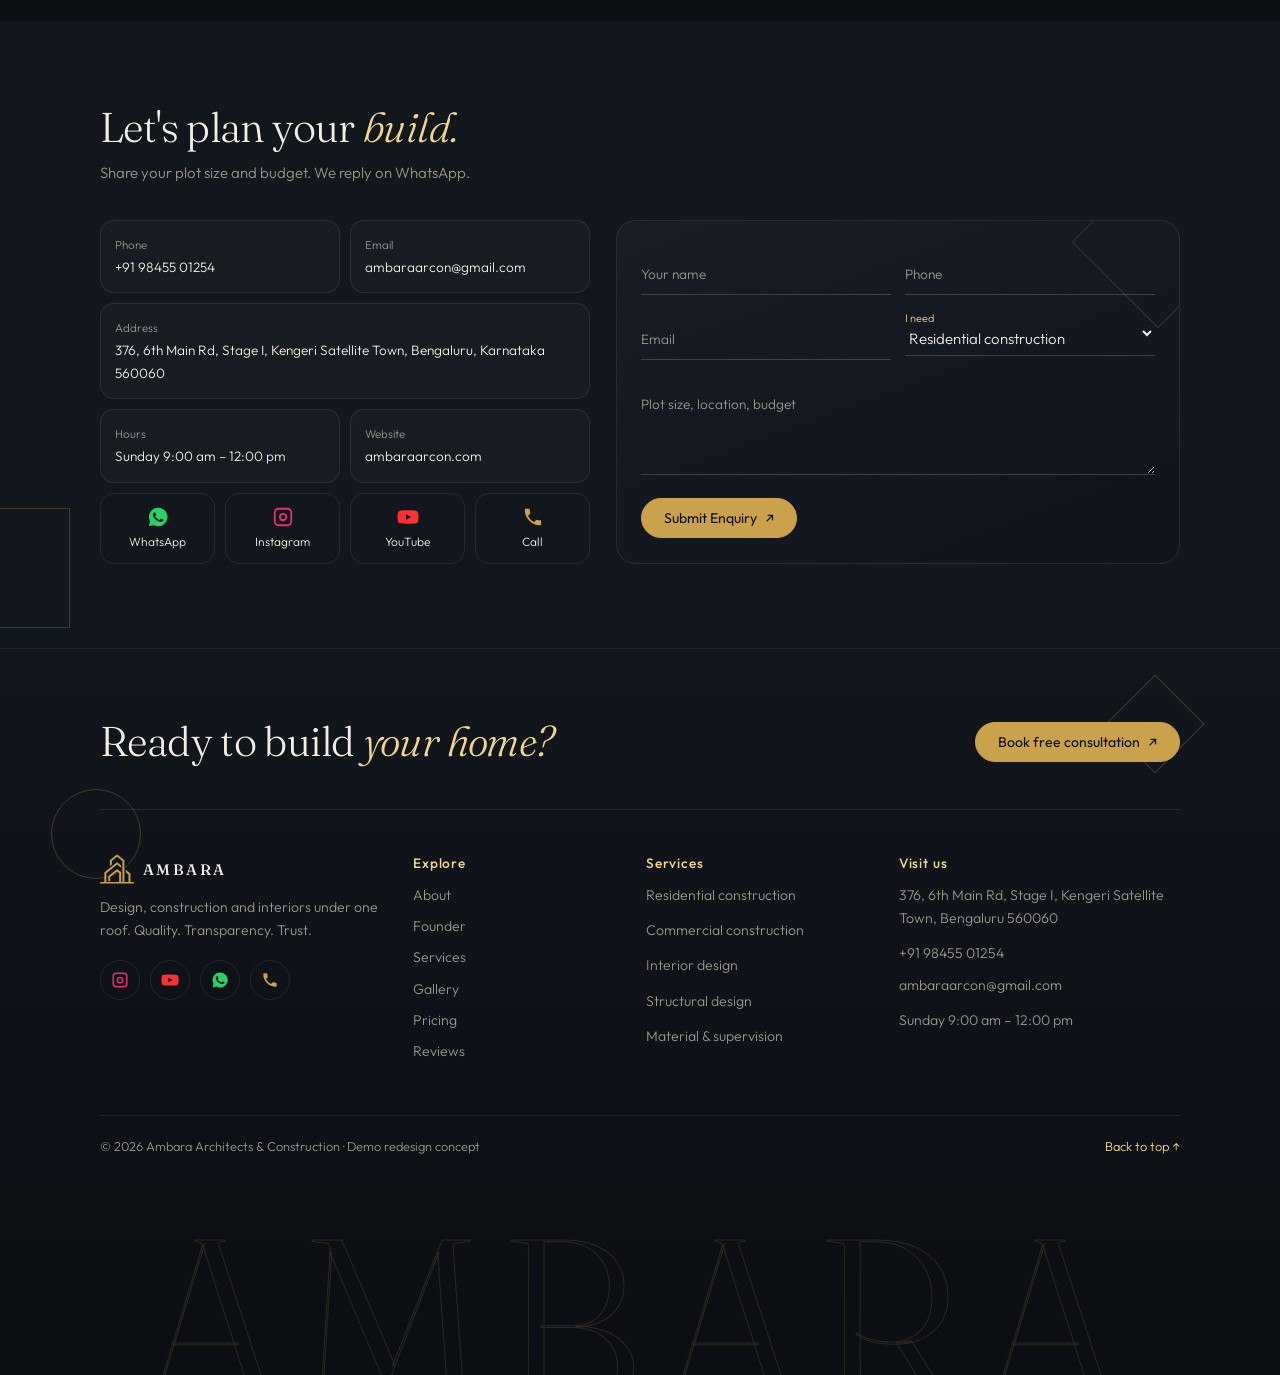
==== commit 553ead64: "Revise statistics, pricing, and testimonials in index.html Updated project and client statistics, mo" ====
--- a/index.html
+++ b/index.html
@@ -137,13 +137,13 @@
     <div class="sc rv"><i></i>
       <div class="ib"><svg viewBox="0 0 24 24">
           <path d="M3 21h18M5 21V8l7-5 7 5v13M9 21v-6h6v6" />
-        </svg></div><b data-n="150">0</b><span>Projects delivered</span>
+        </svg></div><b data-n="3Lakh+">0</b><span>Roof Slab Concreting</span>
     </div>
     <div class="sc rv"><i></i>
       <div class="ib"><svg viewBox="0 0 24 24">
           <circle cx="9" cy="8" r="3" />
           <path d="M3 20c0-3 3-5 6-5s6 2 6 5M16 5a3 3 0 010 6M21 20c0-2.500-2-4.200-4-4.800" />
-        </svg></div><b data-n="600">0</b><span>Happy clients</span>
+        </svg></div><b data-n="150">0</b><span>Happy clients</span>
     </div>
     <div class="sc rv"><i></i>
       <div class="ib"><svg viewBox="0 0 24 24">
@@ -268,9 +268,9 @@
             <h3>Basic</h3>
             <div class="p">₹1950<small> /sq.ft*</small></div>
             <ul>
-              <li>Quality structure</li>
-              <li>Standard finishes</li>
-              <li>Site supervision</li>
+              <li>Smart Essentials</li>
+              <li>Quality That Lasts</li>
+              <li>The Right Foundation</li>
             </ul><a href="#contact" class="btn o">Get quote</a>
           </div>
         </div>
@@ -279,9 +279,9 @@
             <h3>Standard</h3>
             <div class="p">₹2199<small> /sq.ft*</small></div>
             <ul>
-              <li>Upgraded materials</li>
-              <li>Better fittings</li>
-              <li>Detailed BOQ</li>
+              <li>Signature Comfort</li>
+              <li>Style Meets Substance</li>
+              <li>The Perfect Balance</li>
             </ul><a href="#contact" class="btn">Get quote</a>
           </div>
         </div>
@@ -291,8 +291,8 @@
             <div class="p">₹2499<small> /sq.ft*</small></div>
             <ul>
               <li>Premium materials</li>
-              <li>Designer finishes</li>
-              <li>Priority support</li>
+              <li>Crafted for Excellence</li>
+              <li>The Finest Expression</li>
             </ul><a href="#contact" class="btn o">Get quote</a>
           </div>
         </div>
@@ -343,16 +343,14 @@
       </div>
       <div class="tt" id="tt">
         <div class="tc a"><q>They showed us the 3D design first and the final house looked exactly like it. No surprises
-            on cost.</q><cite>Sample client<small>Residential, Bengaluru</small></cite></div>
+            on cost.</q><cite>Yashwanth<small>Residential, Nagarabhavi</small></cite></div>
         <div class="tc"><q>Design and construction in one team made everything faster. We moved in on the promised
-            date.</q><cite>Sample client<small>G+2 home, Kengeri</small></cite></div>
-        <div class="tc"><q>Interiors handled start to finish. Clean work and a very transparent team.</q><cite>Sample
-            client<small>Turnkey interiors</small></cite></div>
+            date.</q><cite>Lokesh<small>G+2 home, Kengeri</small></cite></div>
+        <div class="tc"><q>Interiors handled start to finish. Clean work and a very transparent team.</q><cite>
+          Chandrashekhar<small>Turnkey interiors</small></cite></div>
         <div class="tc"><q>Regular site updates and quality materials. Highly recommended for anyone building in
-            Bangalore.</q><cite>Sample client<small>Villa project</small></cite></div>
-      </div>
-      <div class="dt" id="dt"></div>
-      <p class="note">Sample testimonials for the demo.</p>
+            Bangalore.</q><cite> Shashi<small>Villa project</small></cite></div>
+      </div>
     </div>
   </section>
 
@@ -500,4 +498,4 @@
   <script src="js/main.js?v=9"></script>
 </body>
 
-</html>+</html>
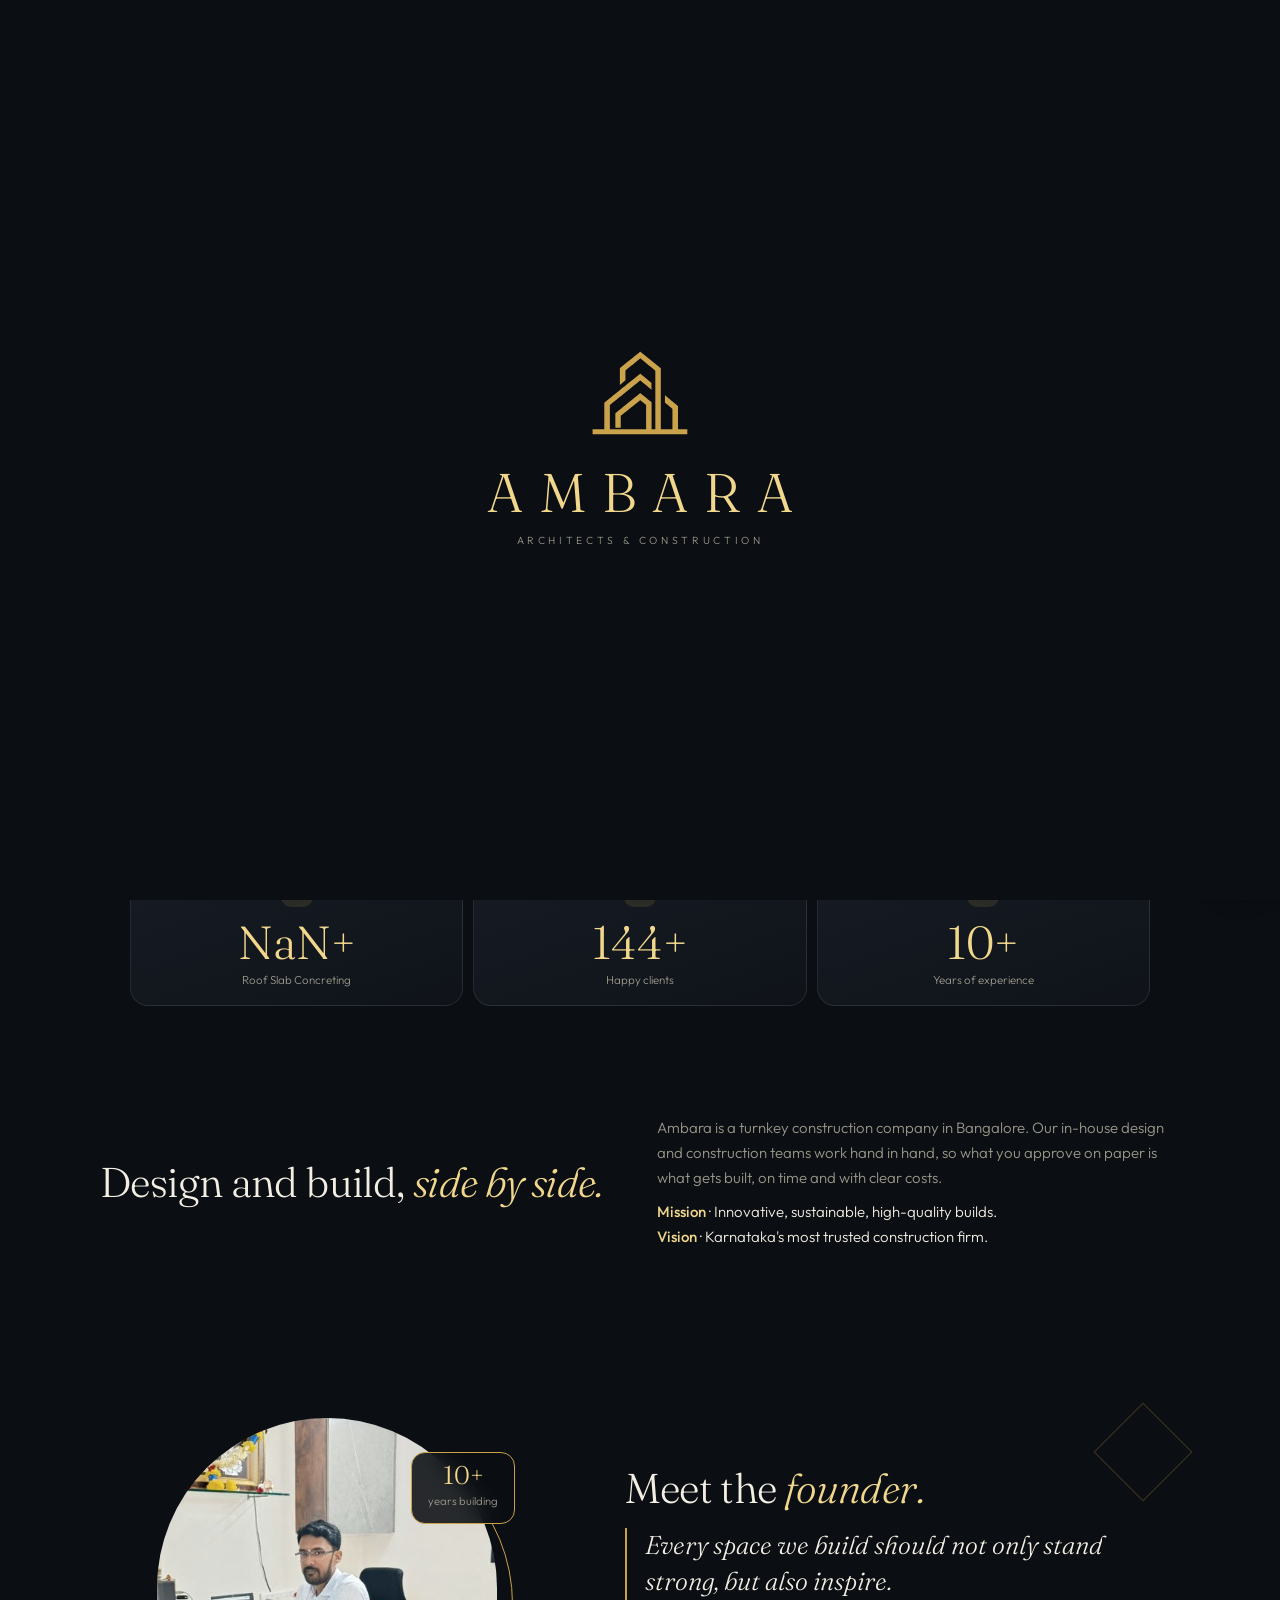
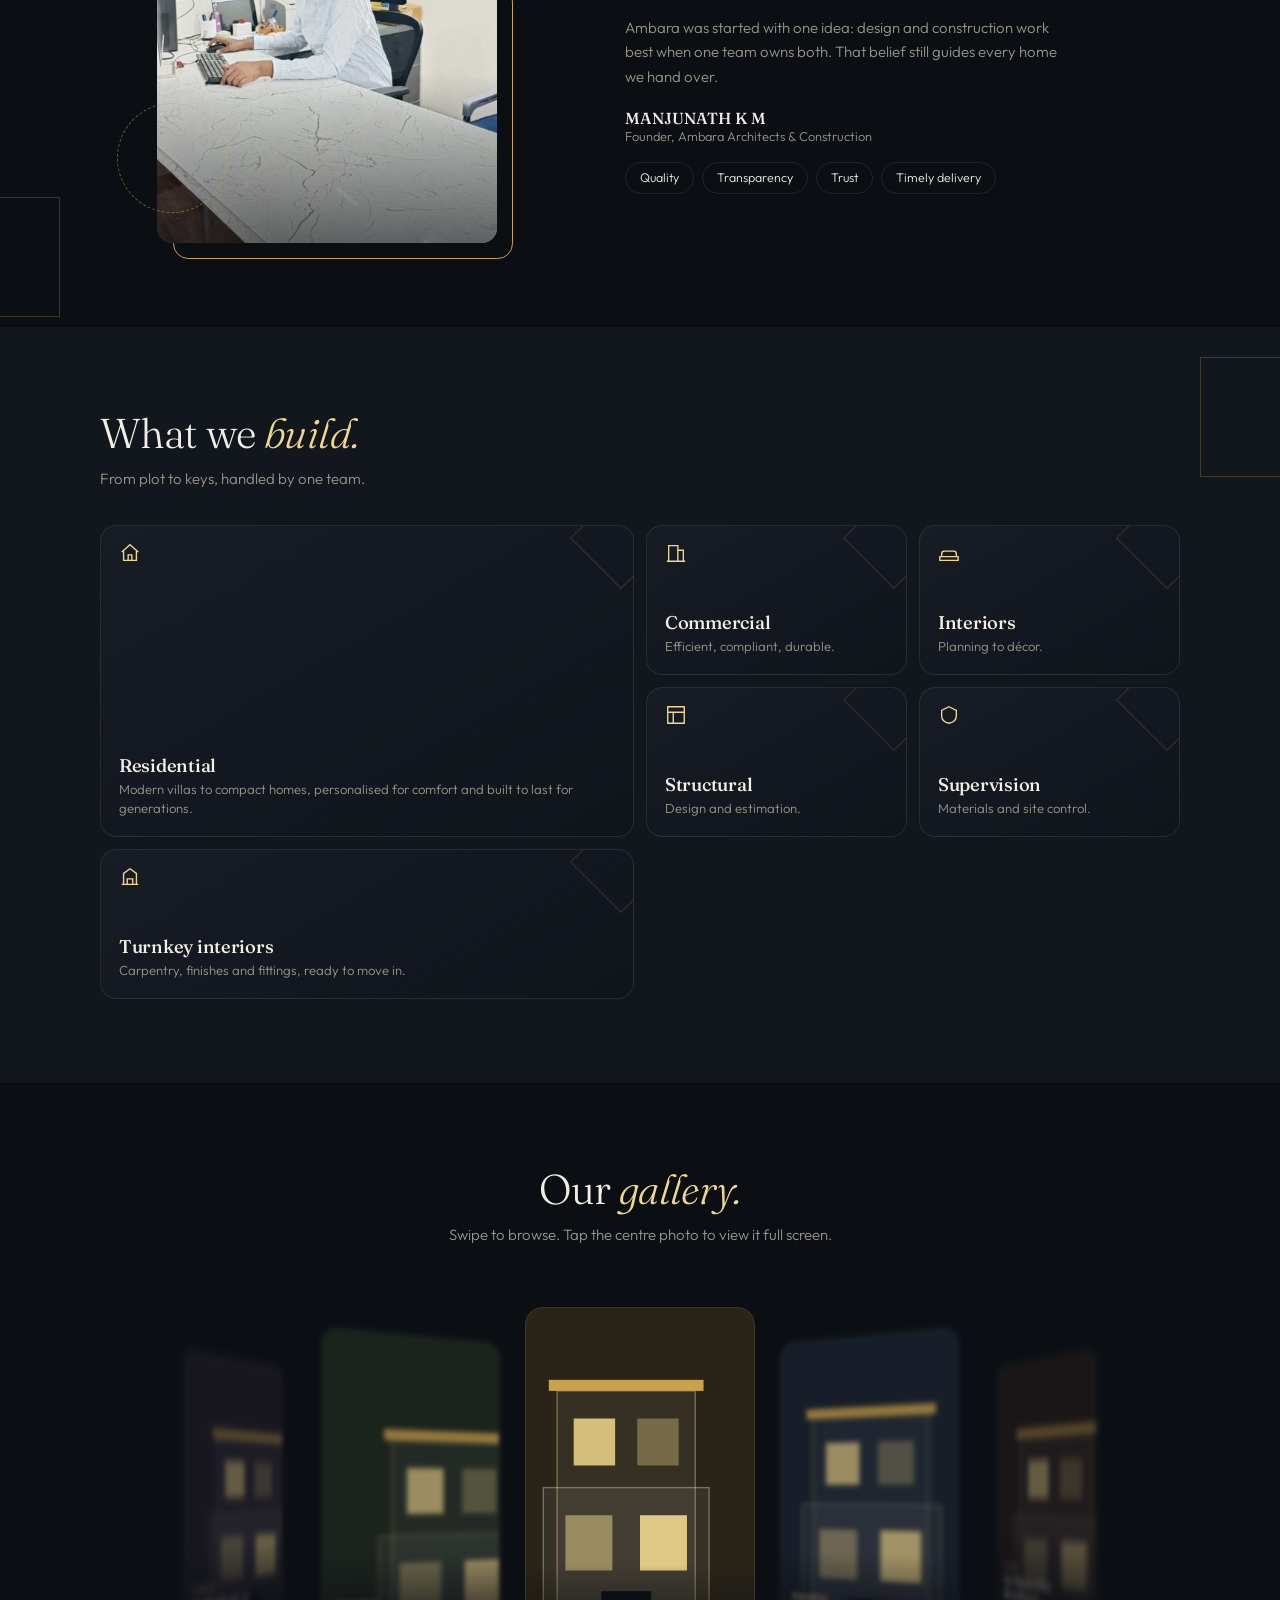
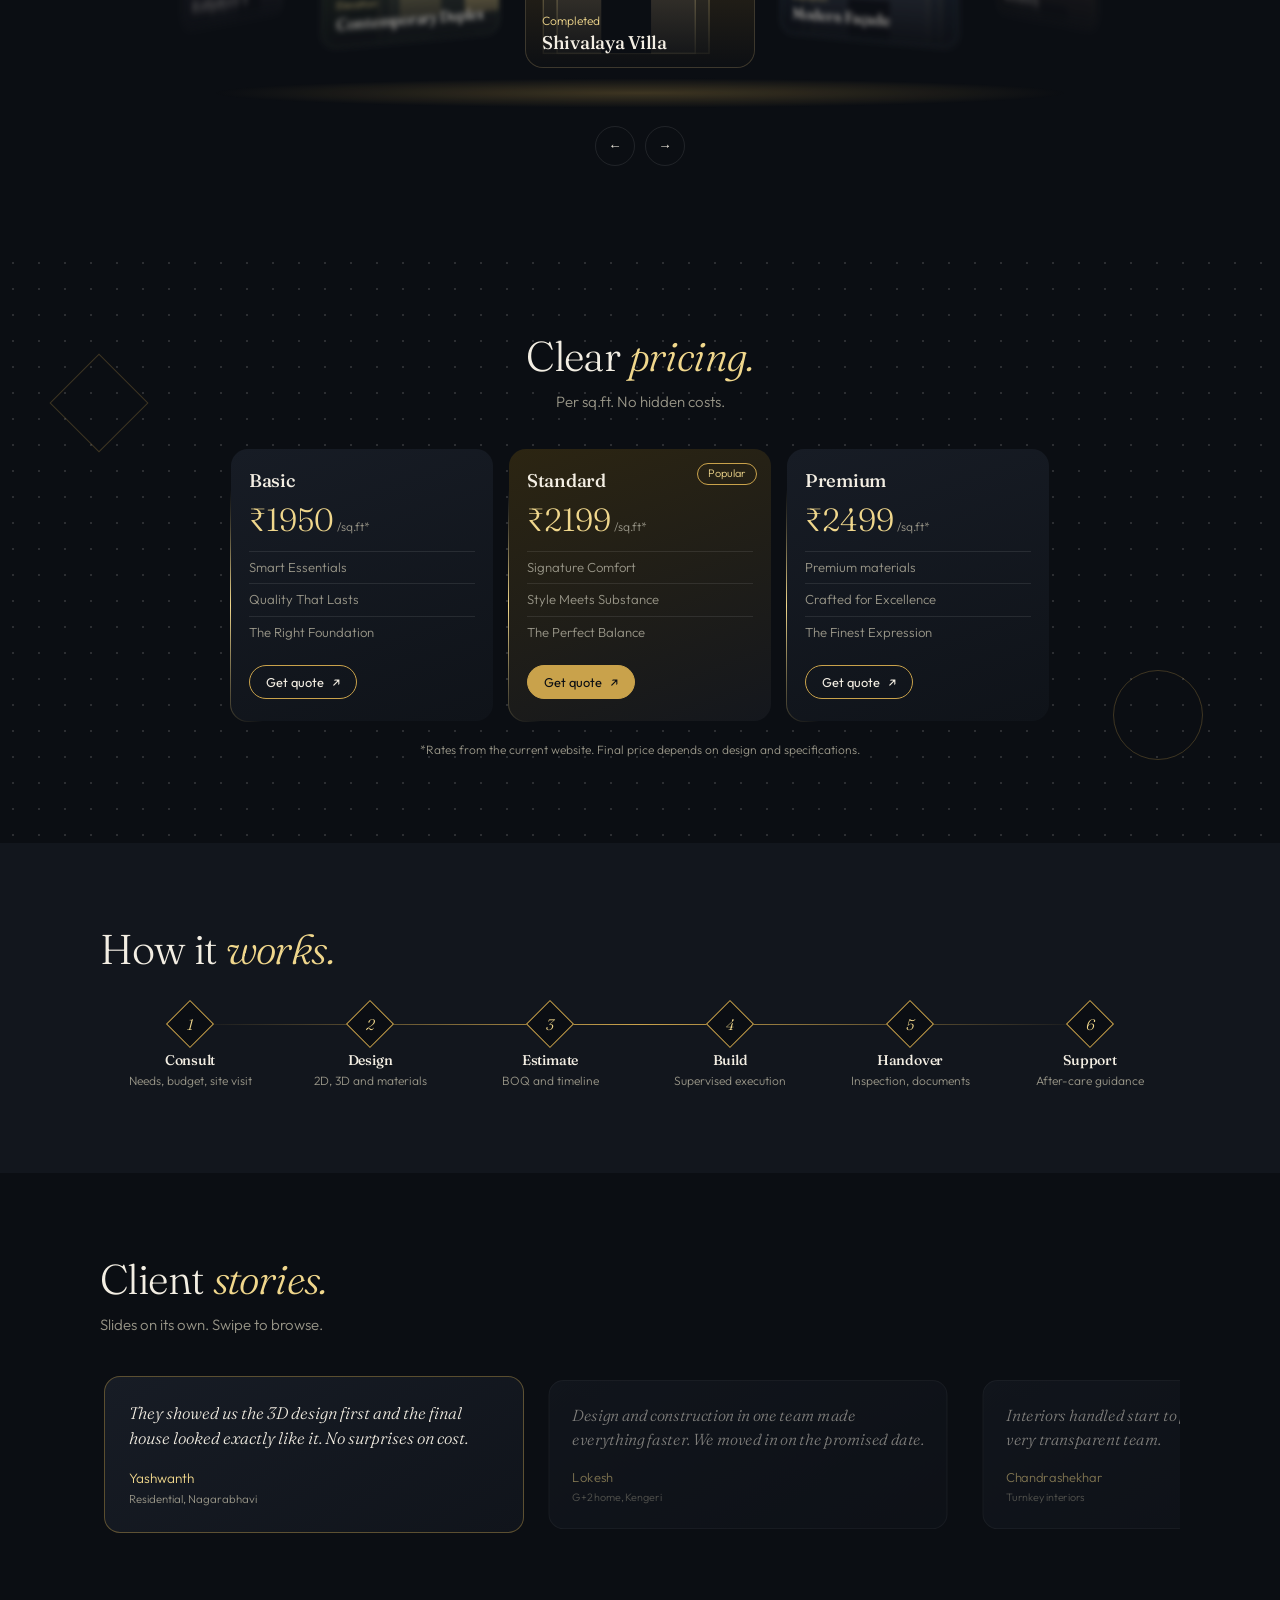
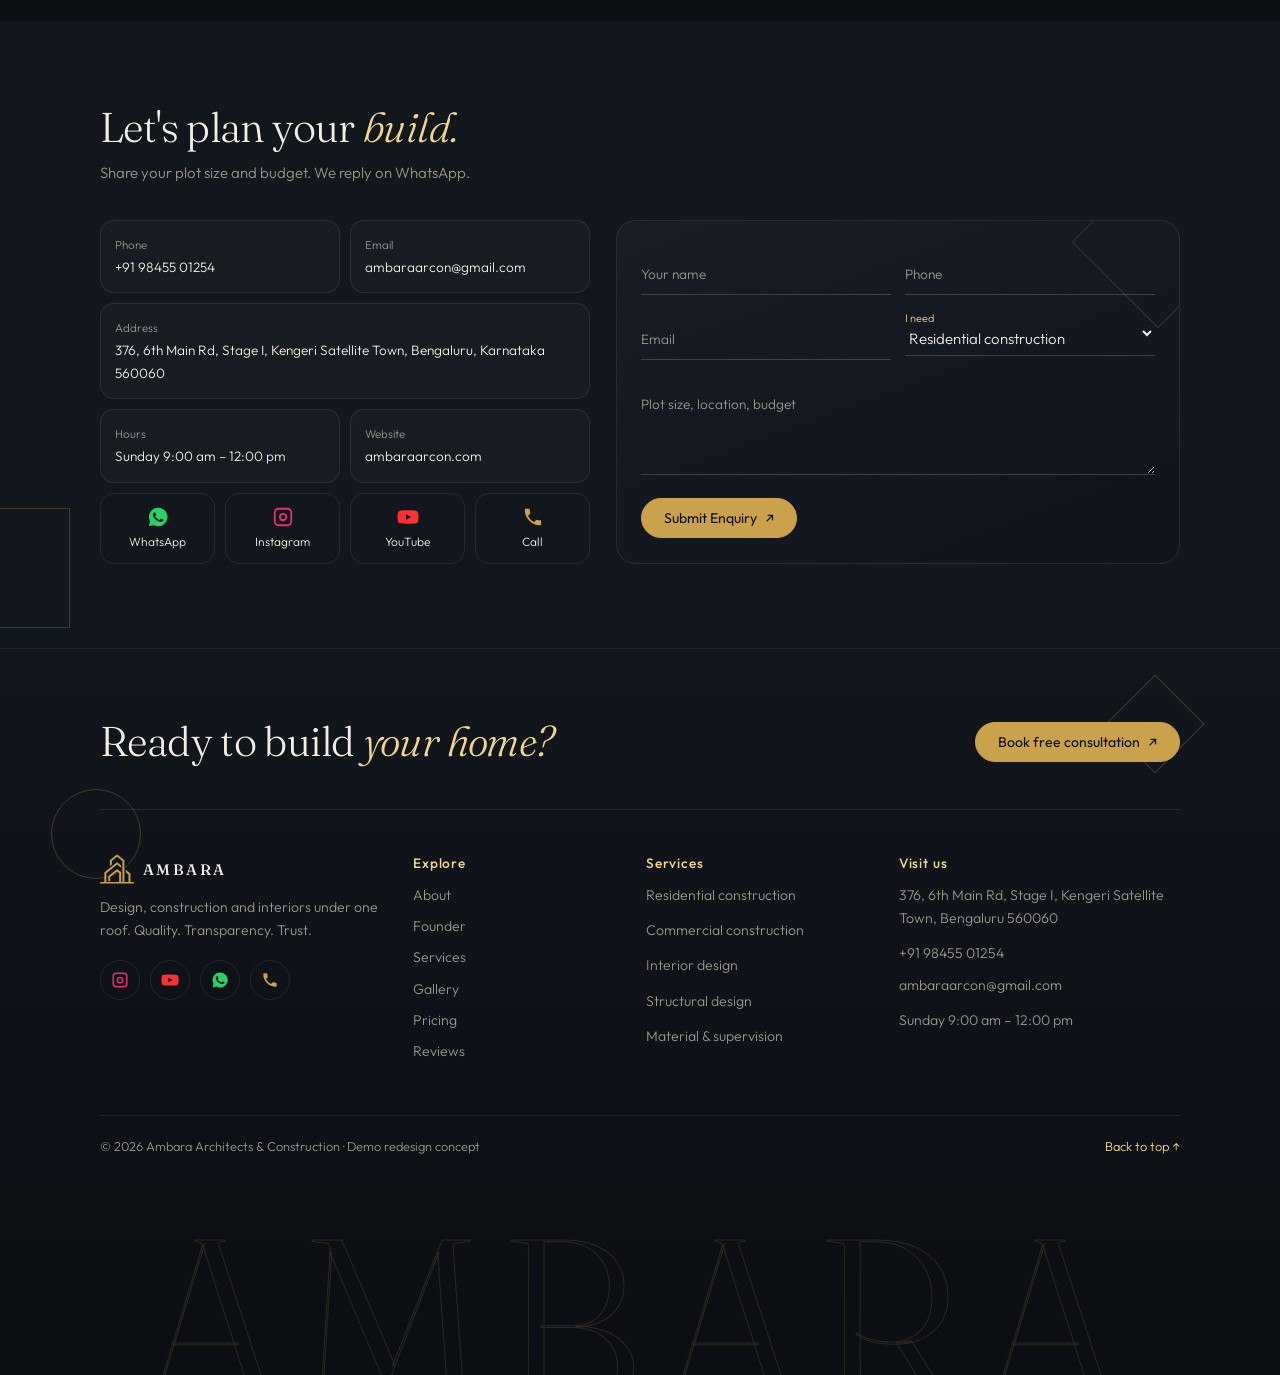
==== commit a05e9558: "Fix number formatting in index.html" ====
--- a/index.html
+++ b/index.html
@@ -137,7 +137,7 @@
     <div class="sc rv"><i></i>
       <div class="ib"><svg viewBox="0 0 24 24">
           <path d="M3 21h18M5 21V8l7-5 7 5v13M9 21v-6h6v6" />
-        </svg></div><b data-n="3Lakh+">0</b><span>Roof Slab Concreting</span>
+        </svg></div><b data-n="3,00,000">0</b><span>Roof Slab Concreting</span>
     </div>
     <div class="sc rv"><i></i>
       <div class="ib"><svg viewBox="0 0 24 24">
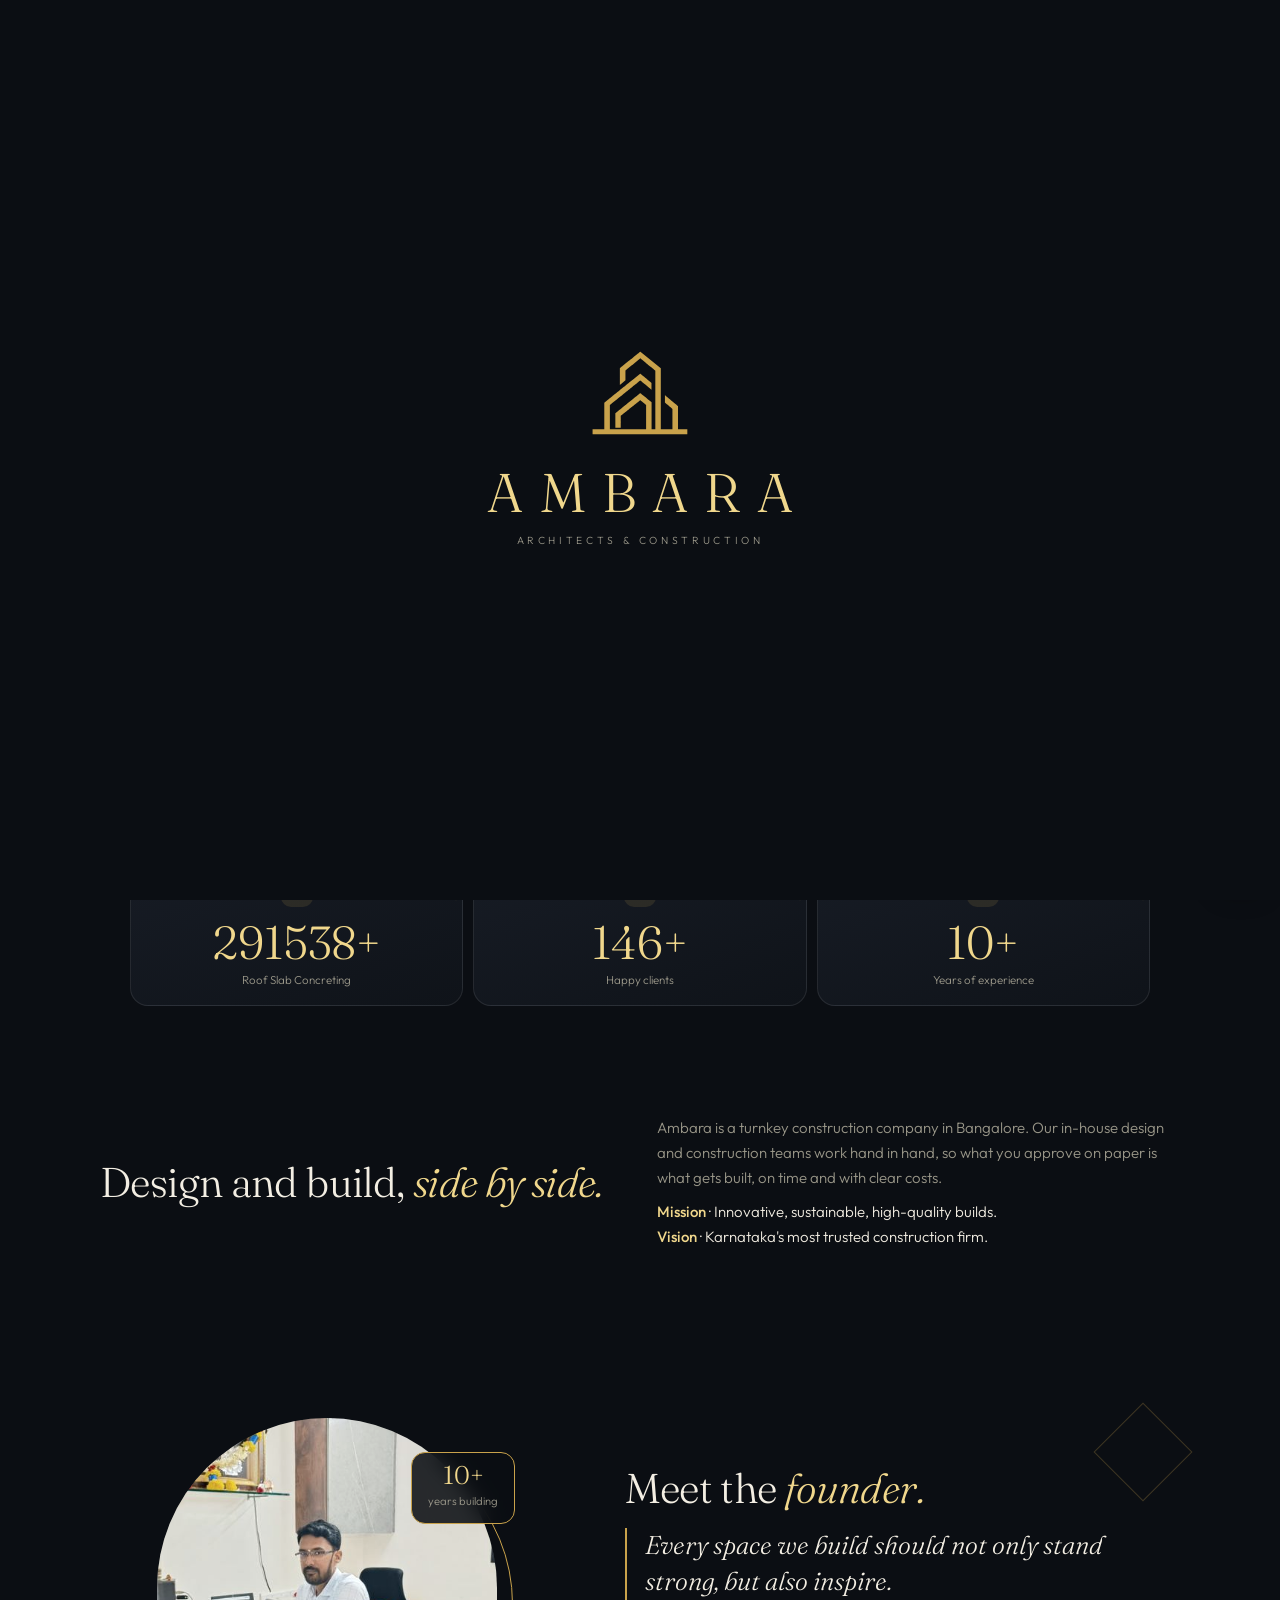
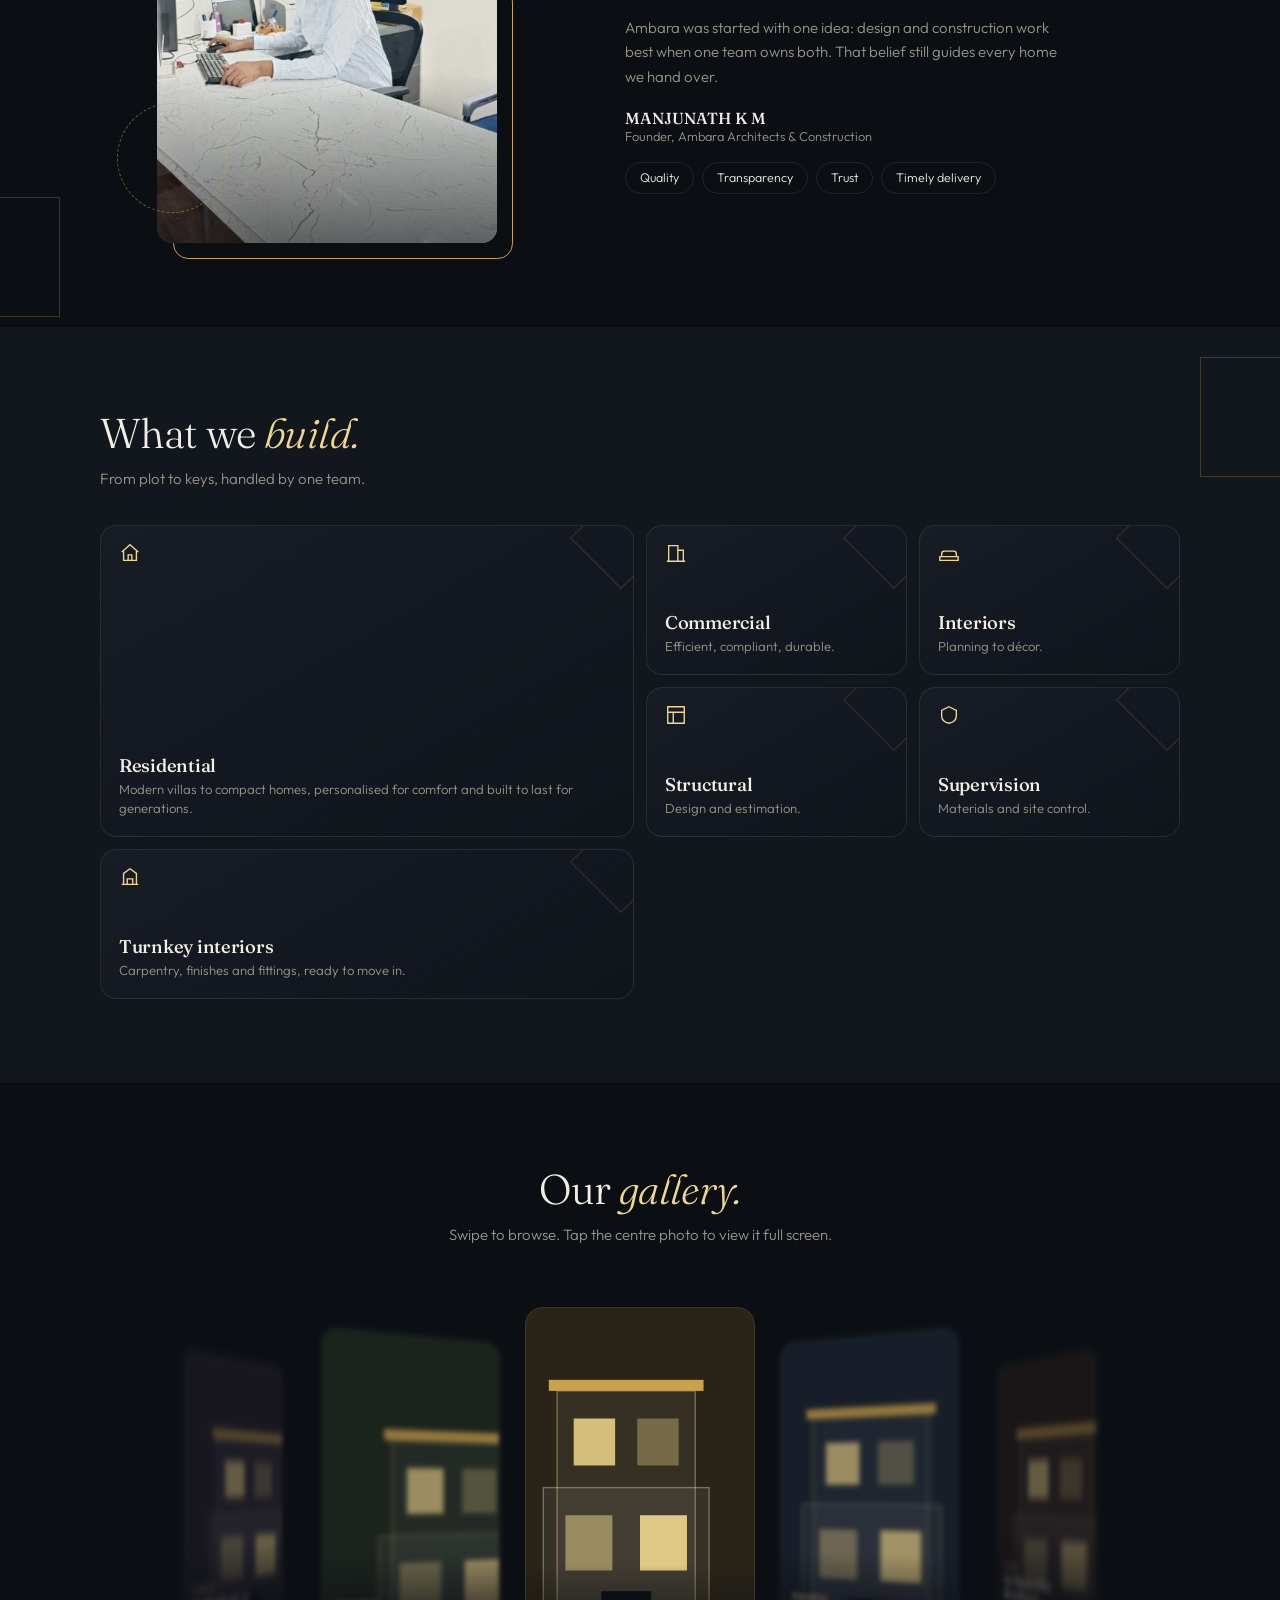
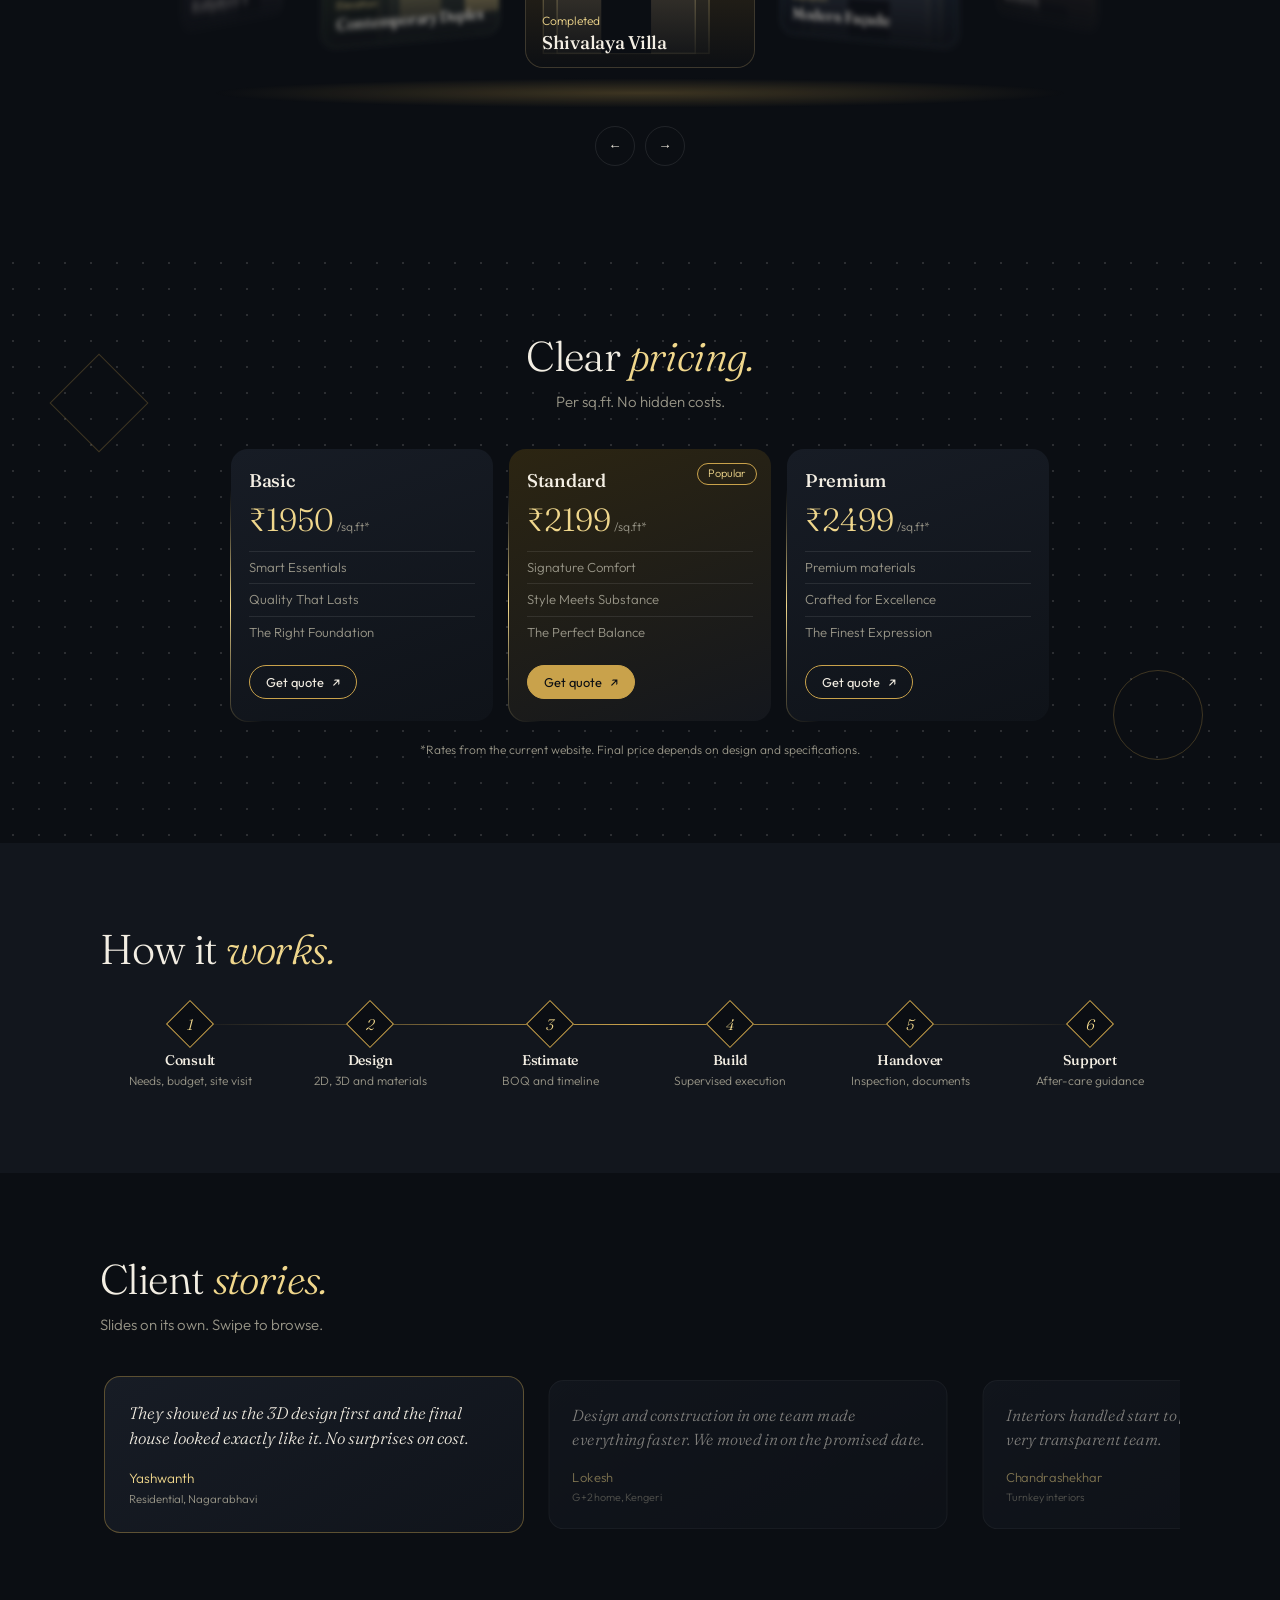
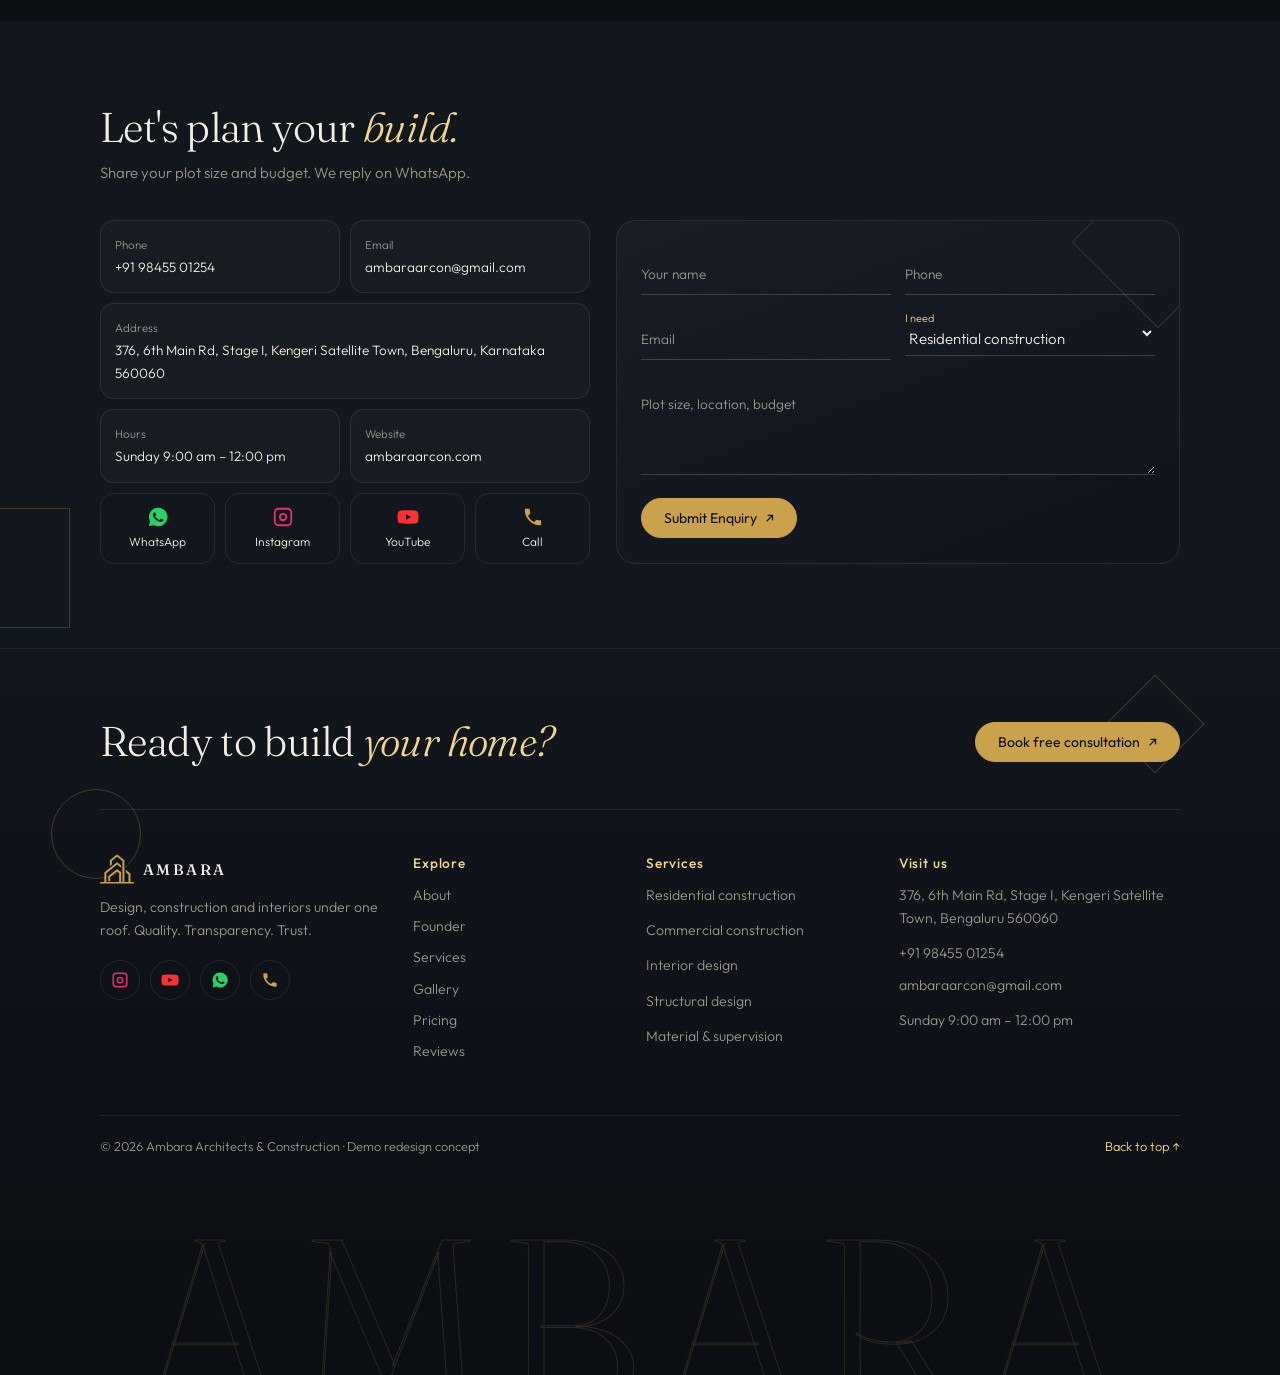
==== commit a2ba74b4: "Fix data-n attribute formatting for Roof Slab Updated the data-n attribute value for better formatti" ====
--- a/index.html
+++ b/index.html
@@ -137,7 +137,7 @@
     <div class="sc rv"><i></i>
       <div class="ib"><svg viewBox="0 0 24 24">
           <path d="M3 21h18M5 21V8l7-5 7 5v13M9 21v-6h6v6" />
-        </svg></div><b data-n="3,00,000">0</b><span>Roof Slab Concreting</span>
+        </svg></div><b data-n="300000">0</b><span>Roof Slab Concreting</span>
     </div>
     <div class="sc rv"><i></i>
       <div class="ib"><svg viewBox="0 0 24 24">
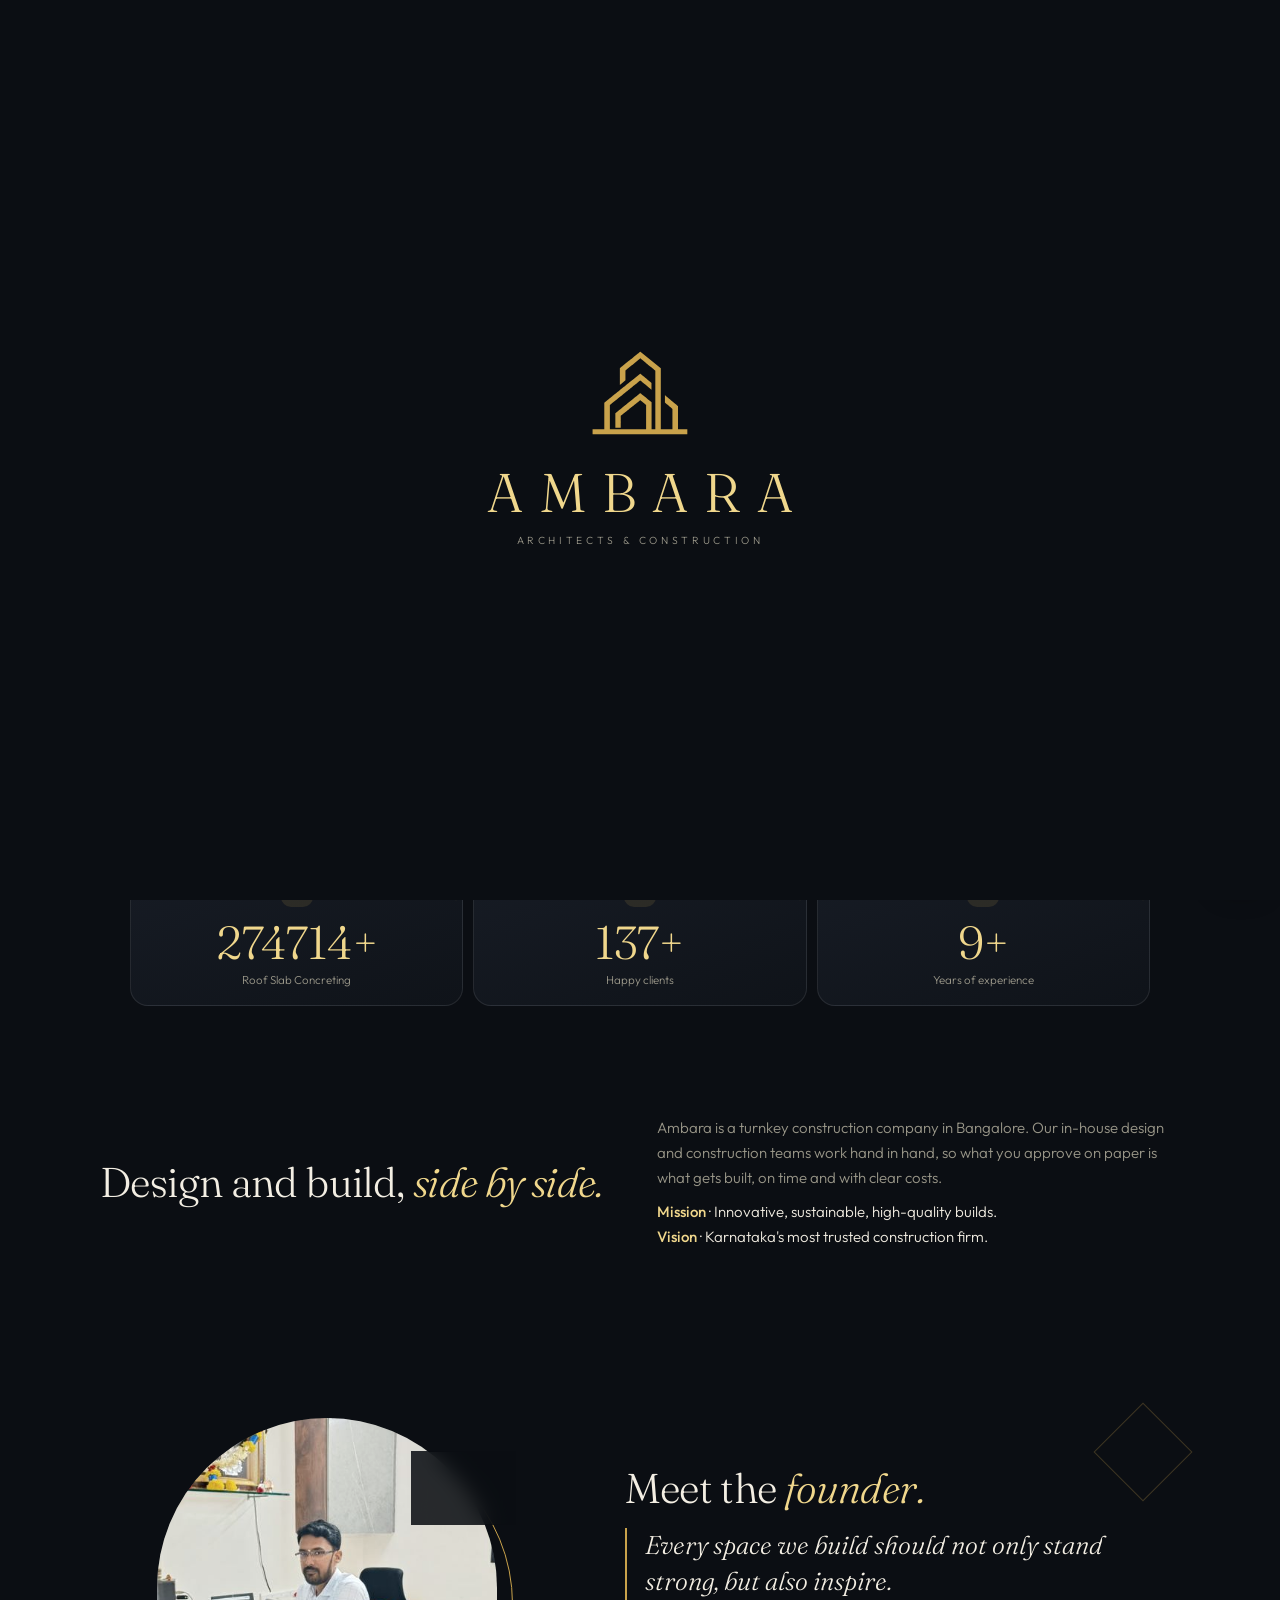
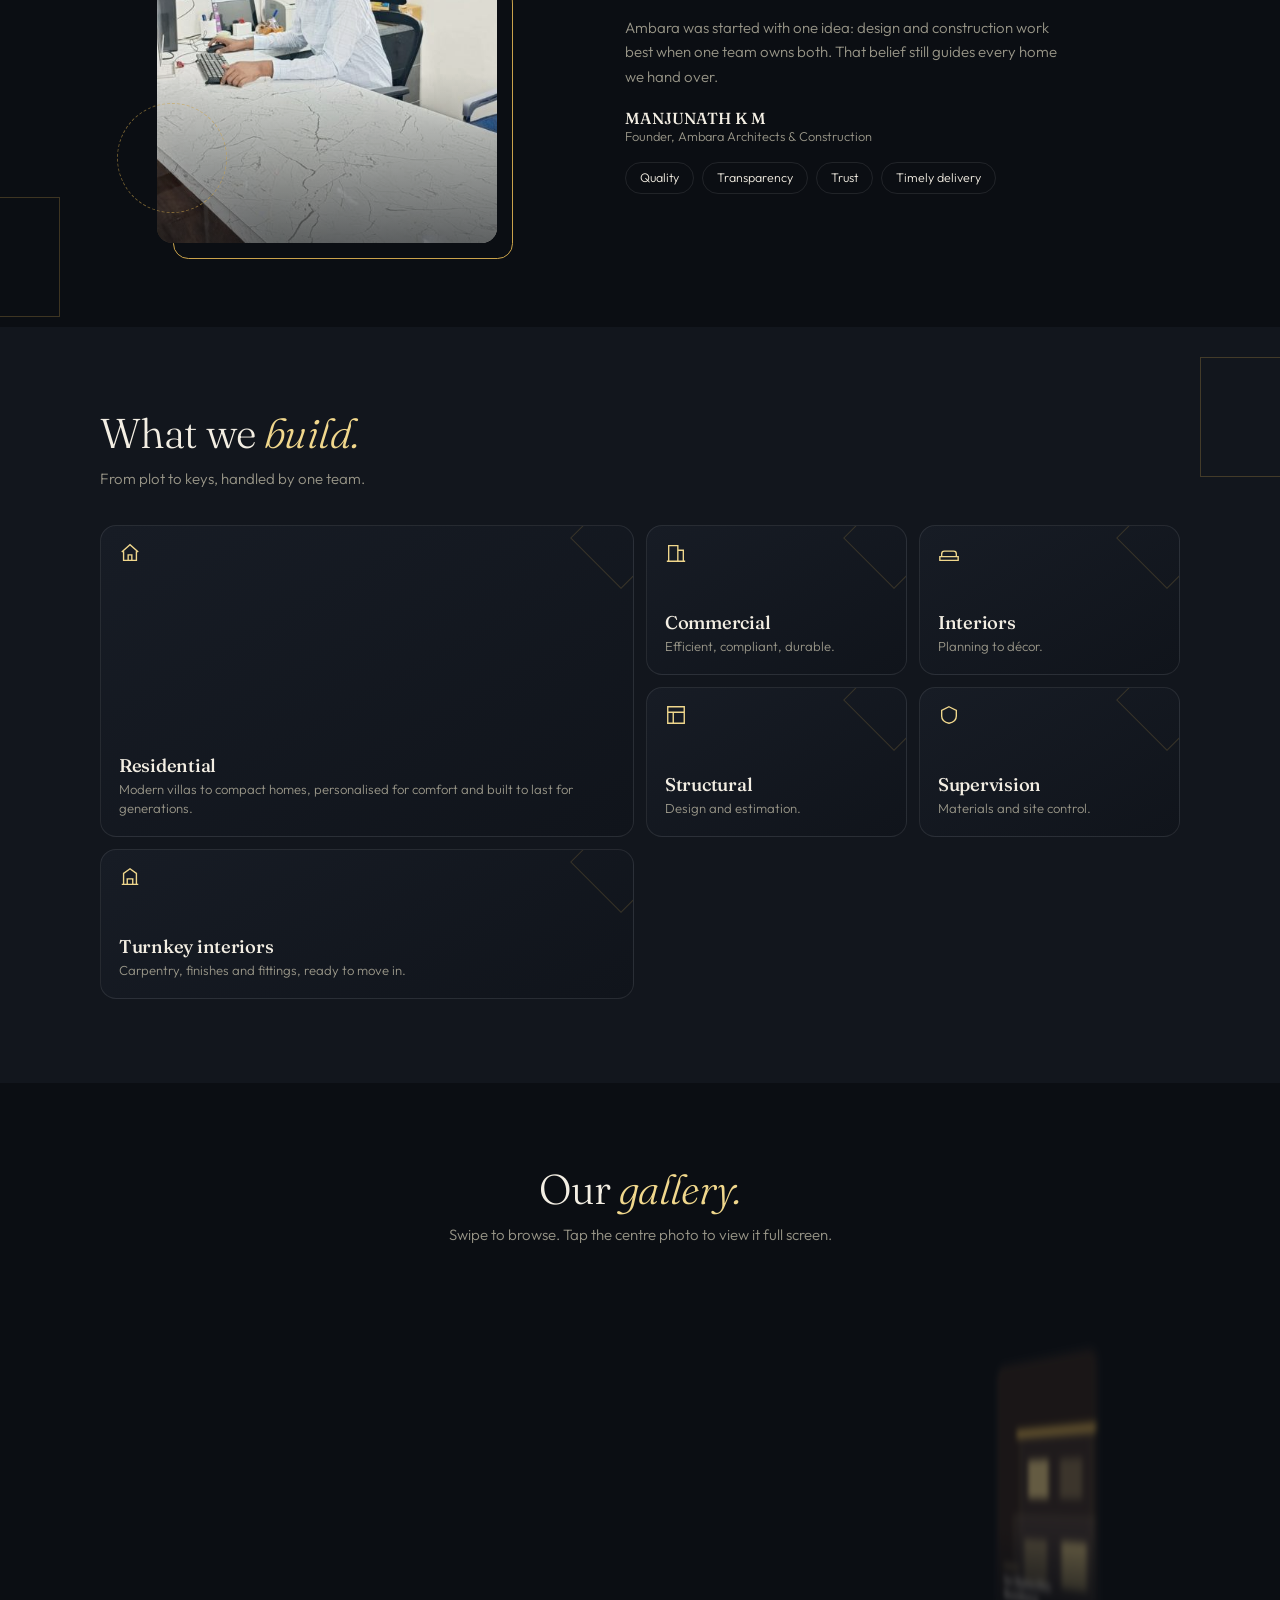
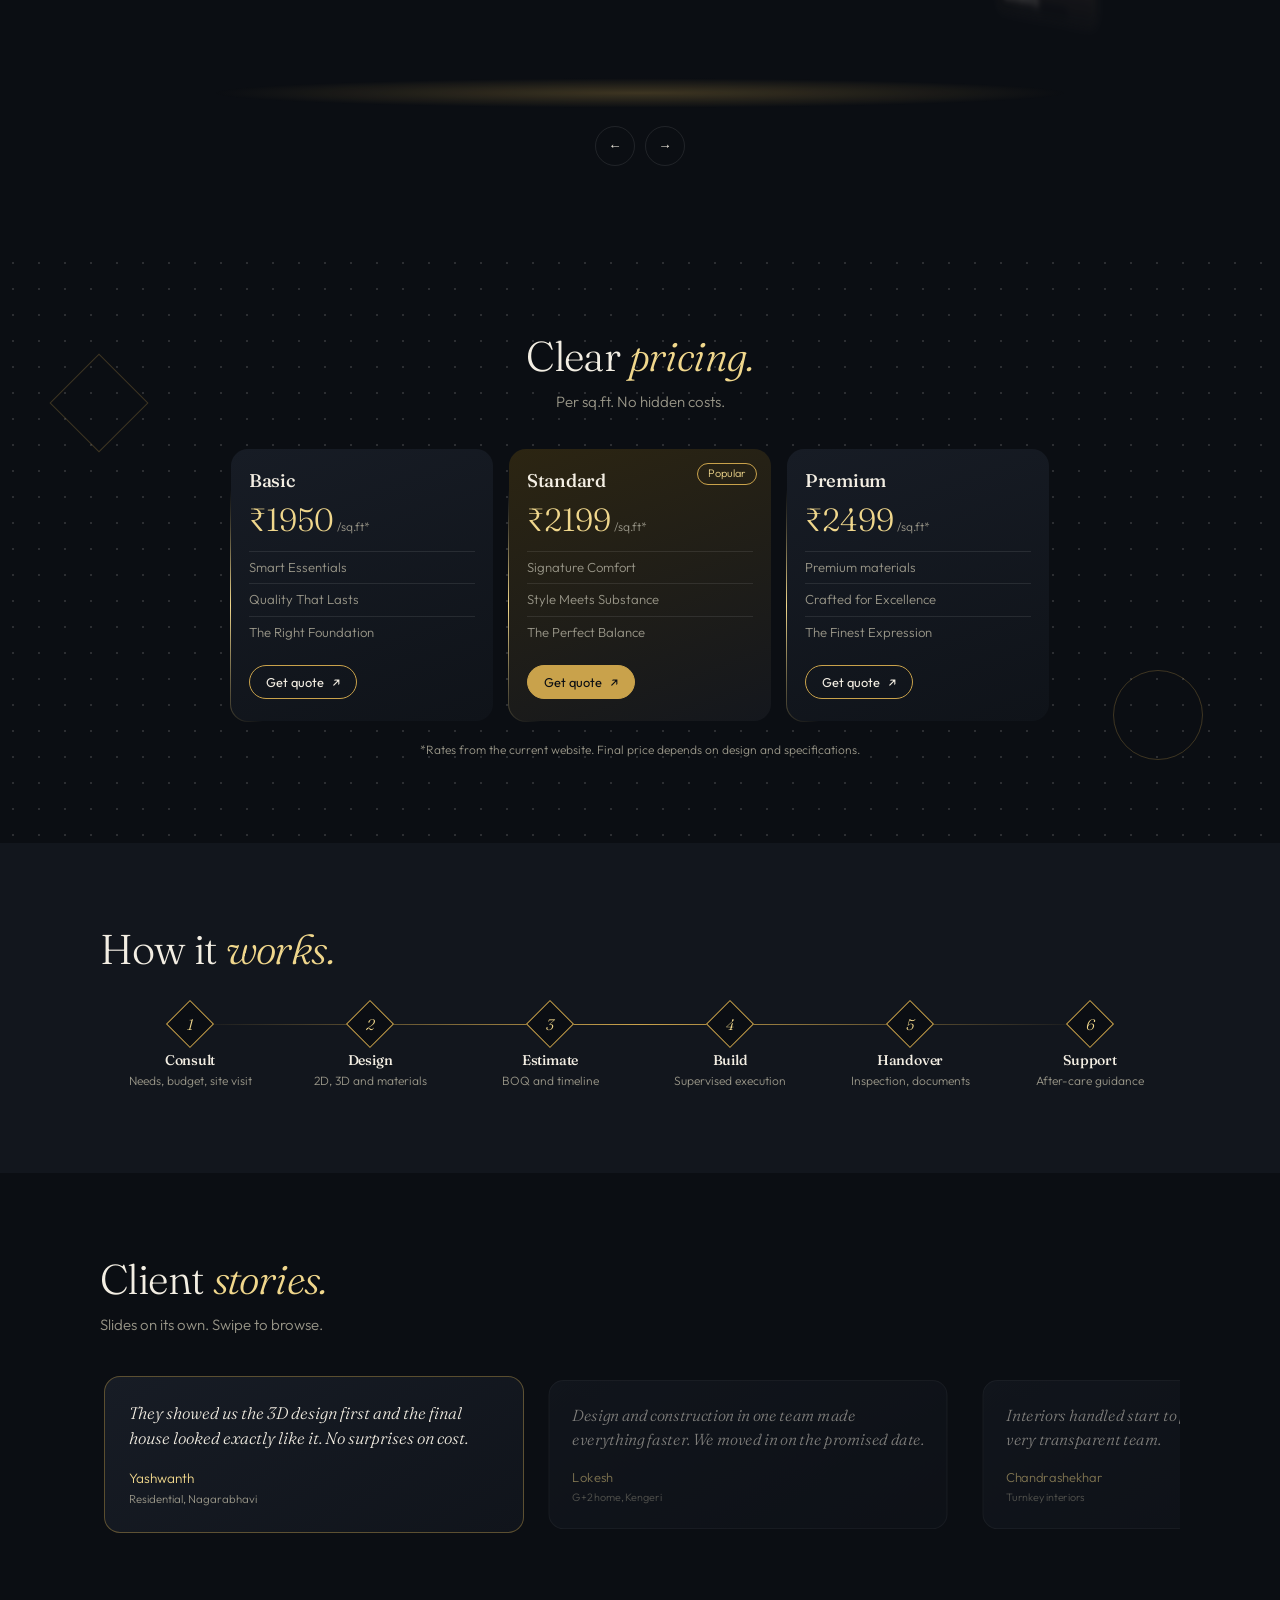
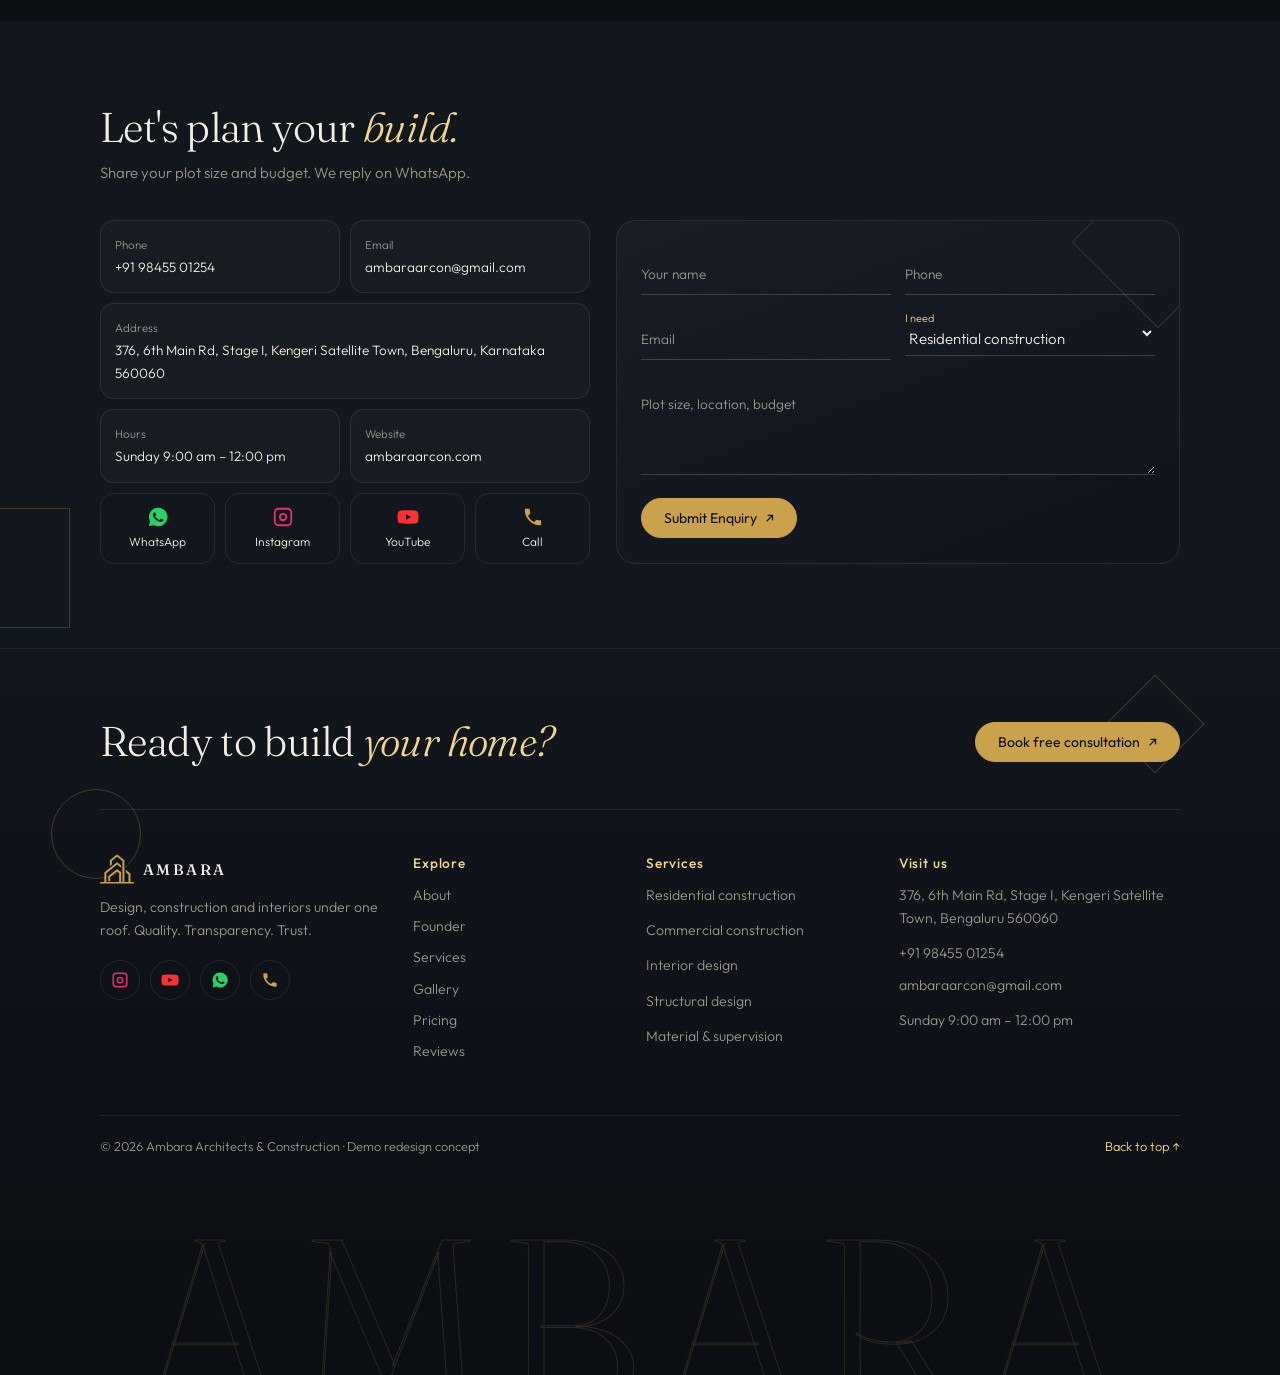
==== commit 2b46cf3a: "Allow modifying image names with Save feature, replace project status with location in admin dashboa" ====
--- a/index.html
+++ b/index.html
@@ -493,9 +493,9 @@
     </div>
   </div>
 
-  <script src="js/config.js?v=9"></script>
-  <script src="js/sheets-api.js?v=9"></script>
-  <script src="js/main.js?v=9"></script>
+  <script src="js/config.js?v=10"></script>
+  <script src="js/sheets-api.js?v=10"></script>
+  <script src="js/main.js?v=10"></script>
 </body>
 
 </html>
